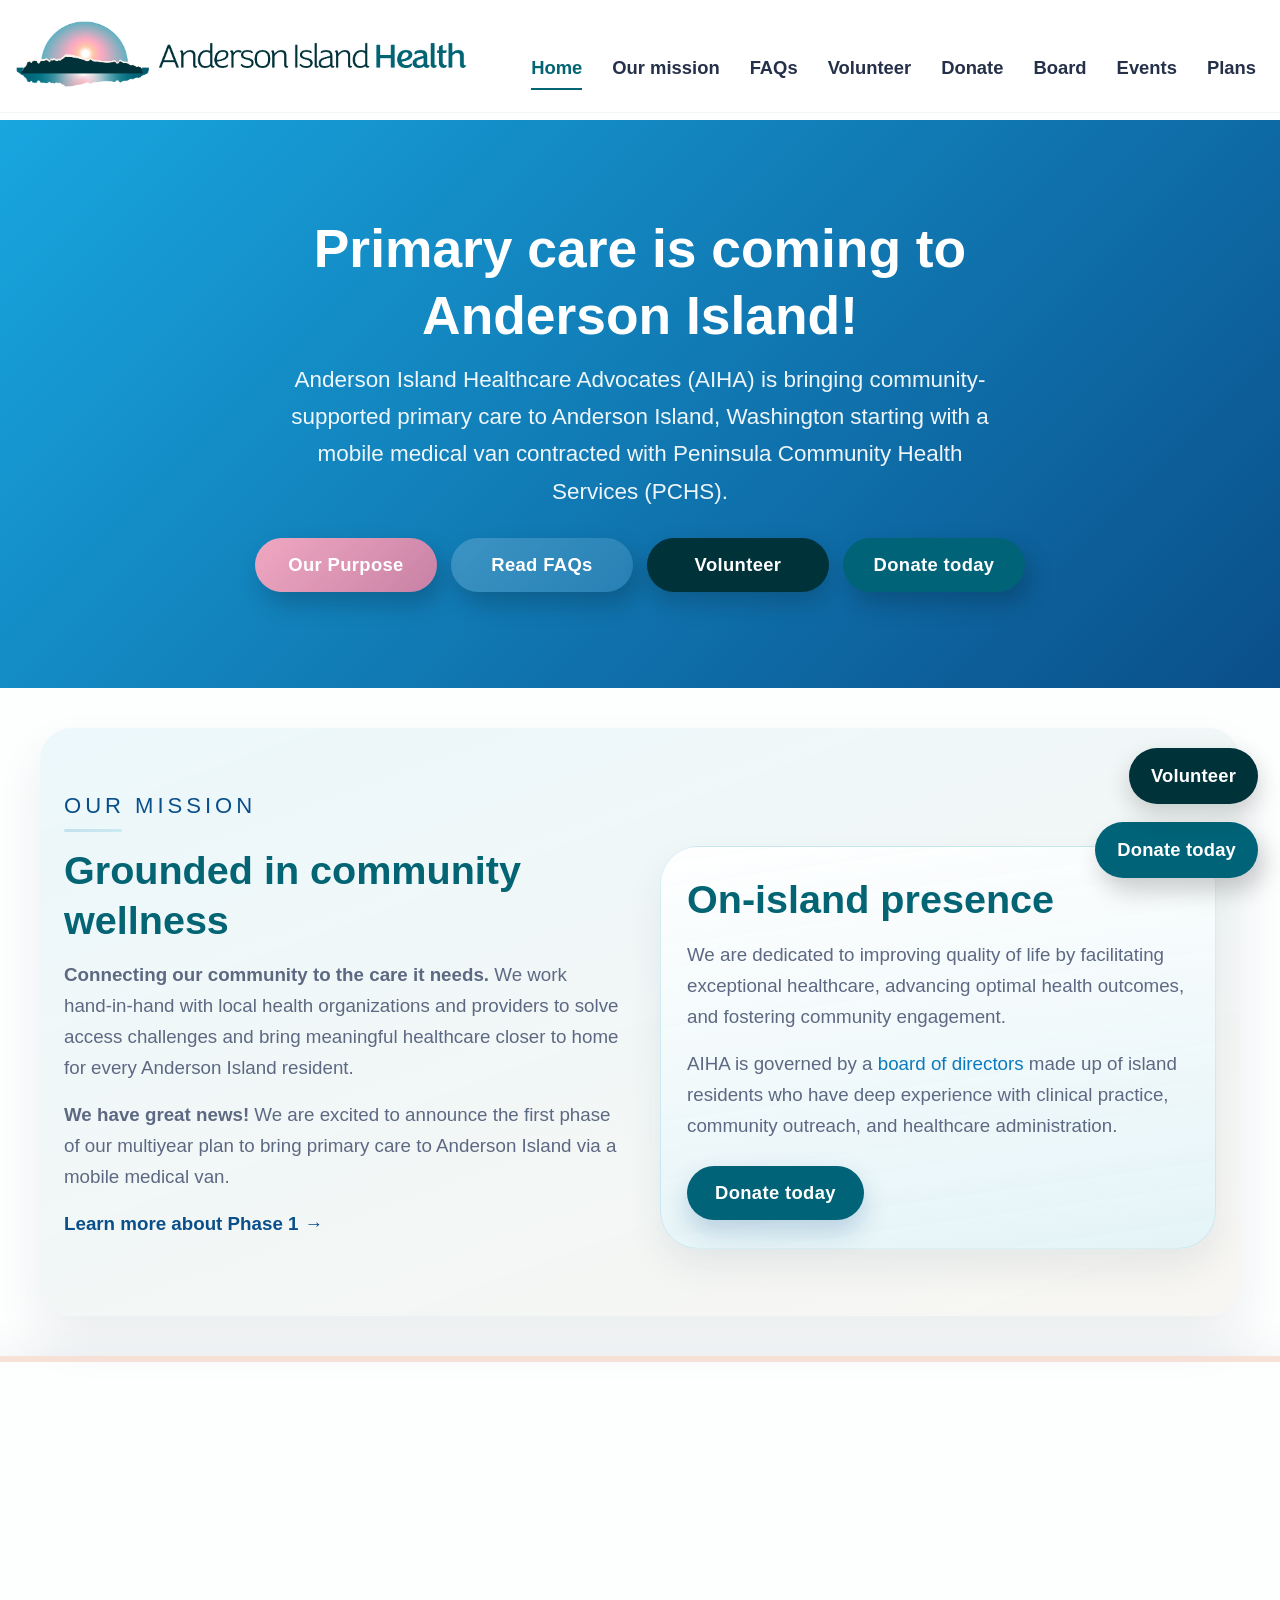
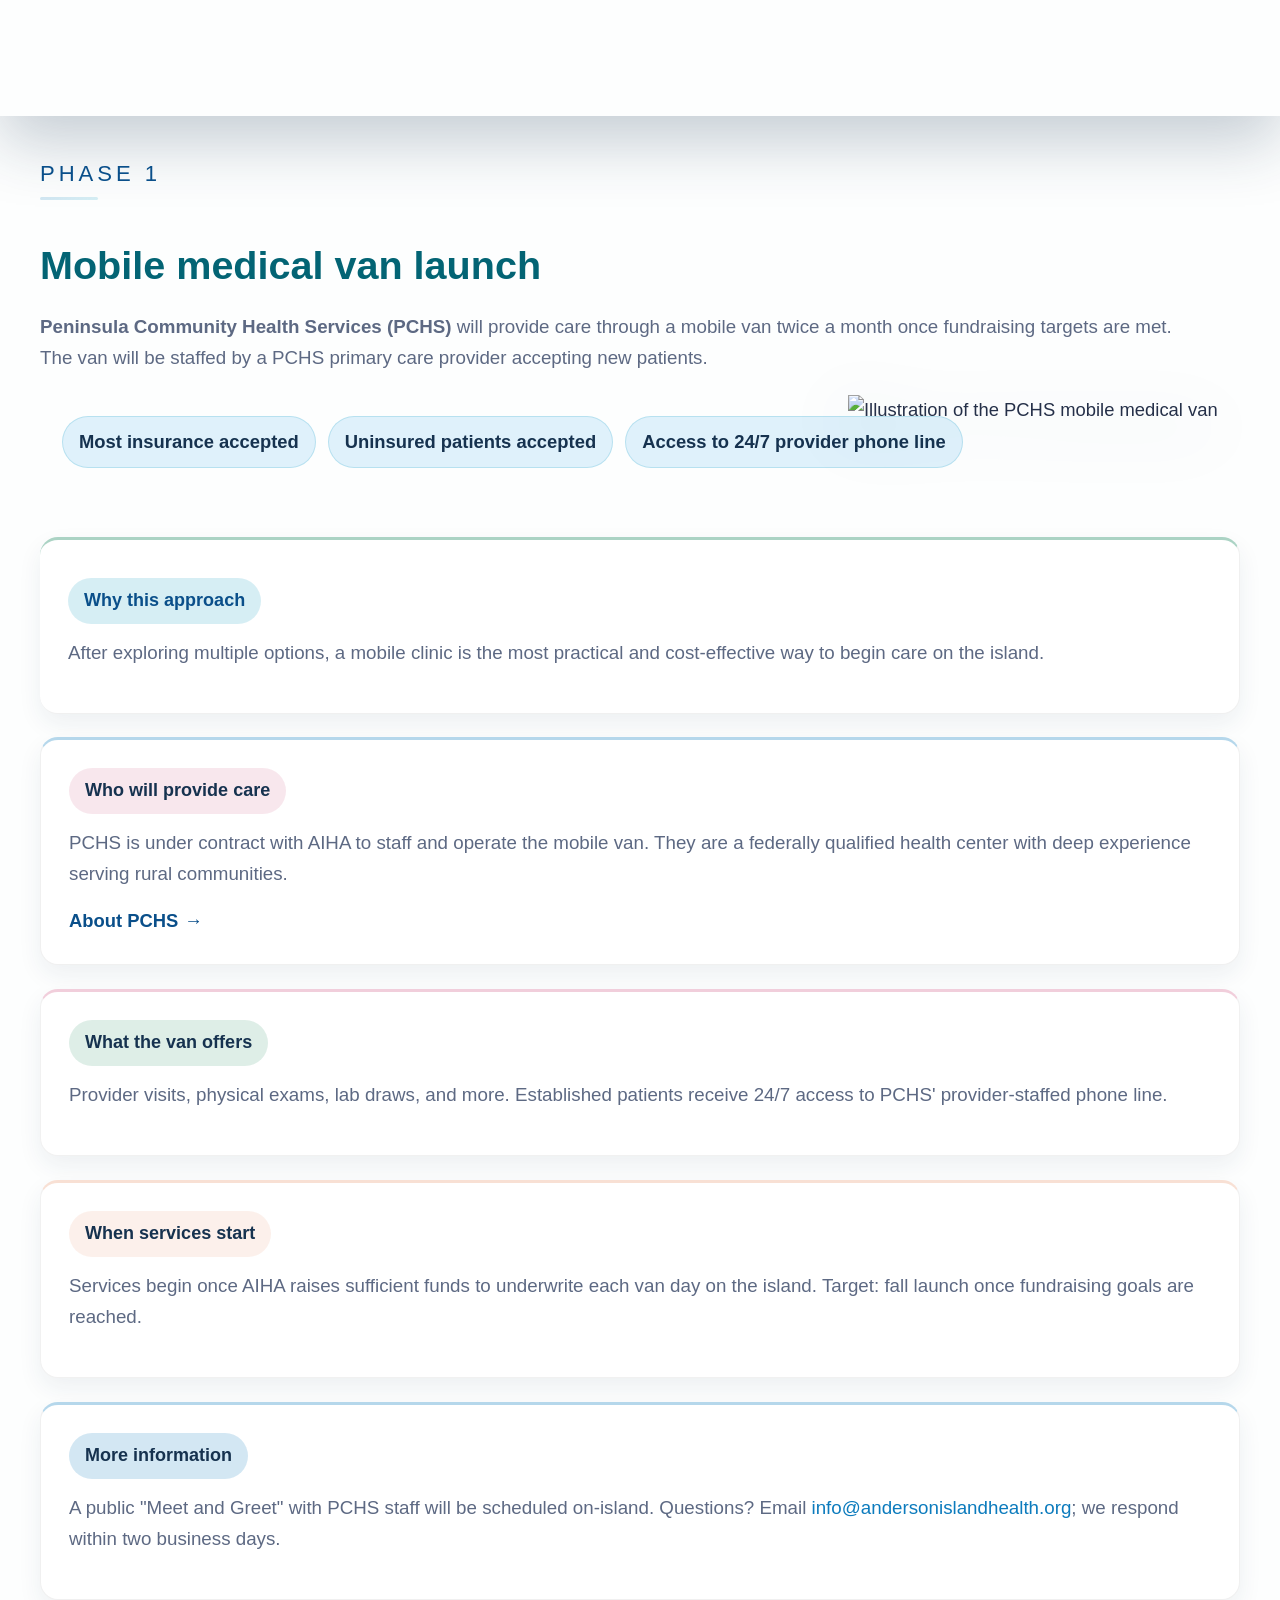
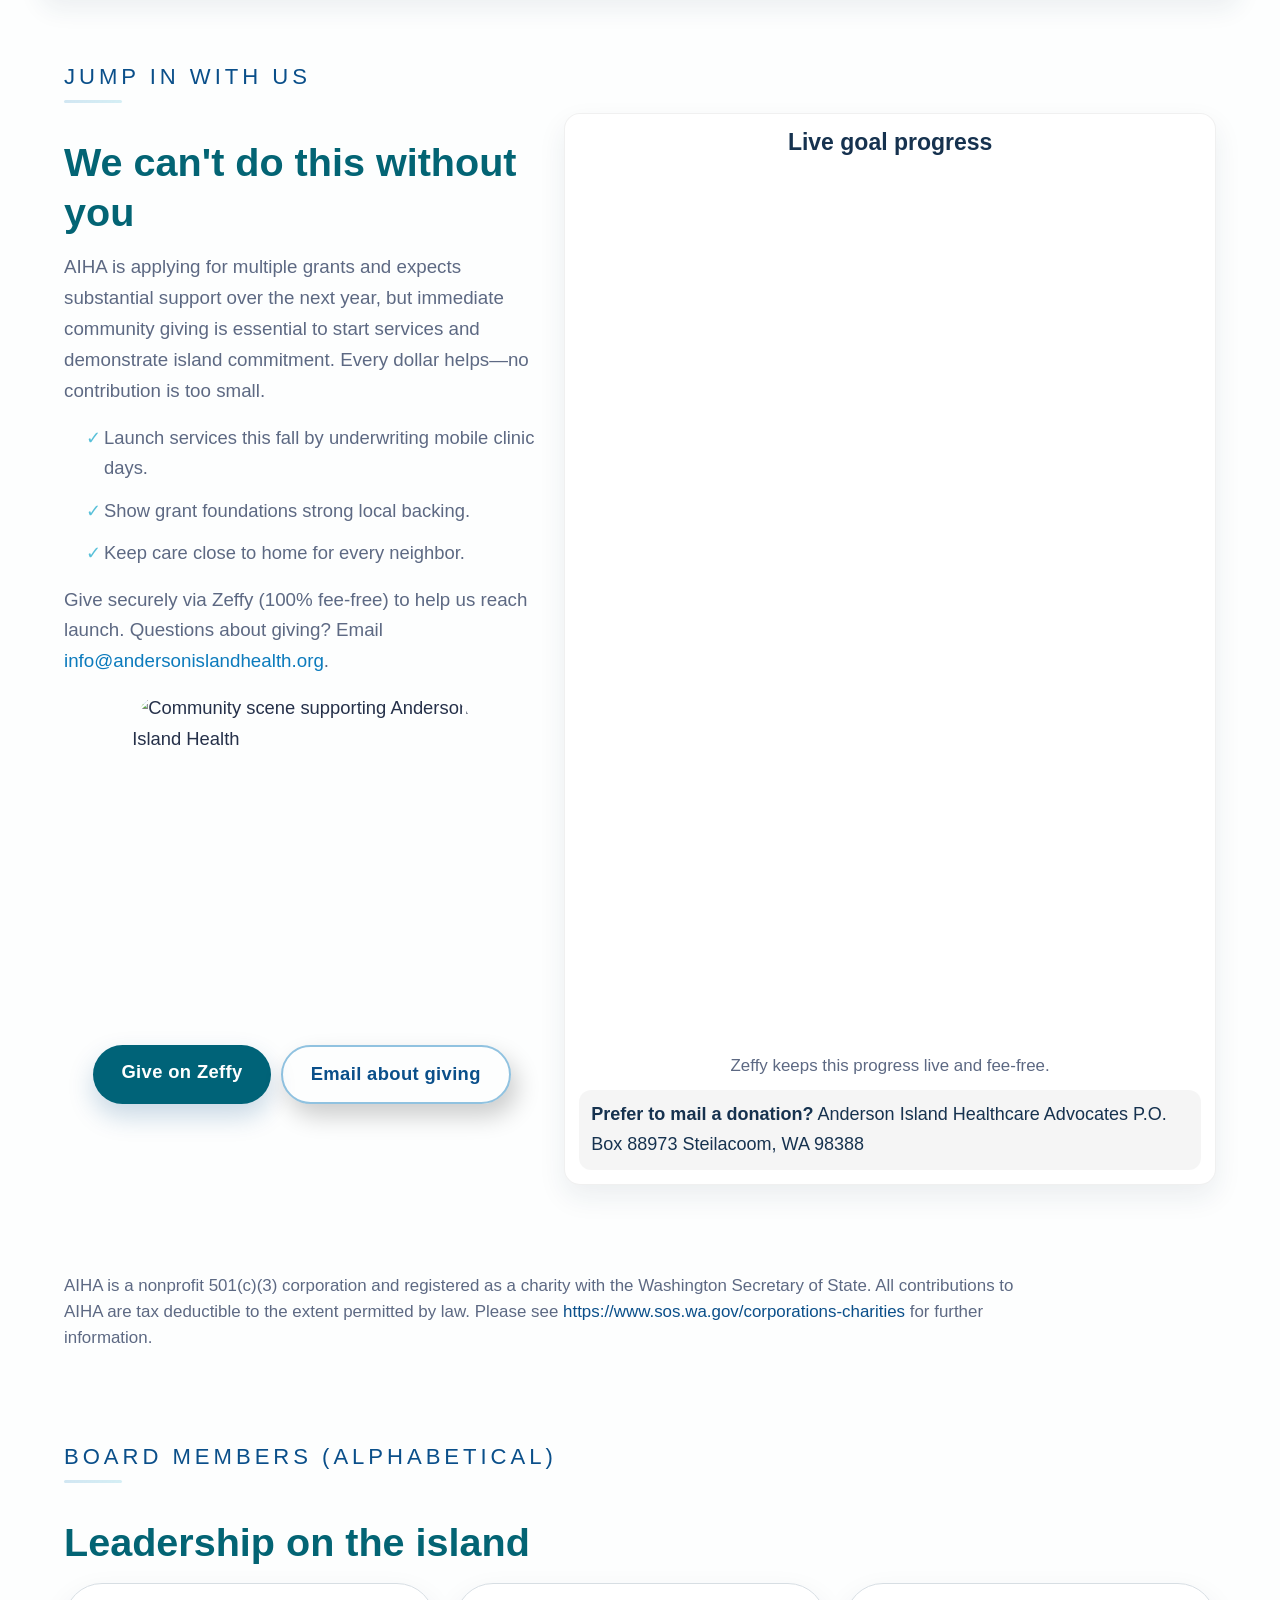
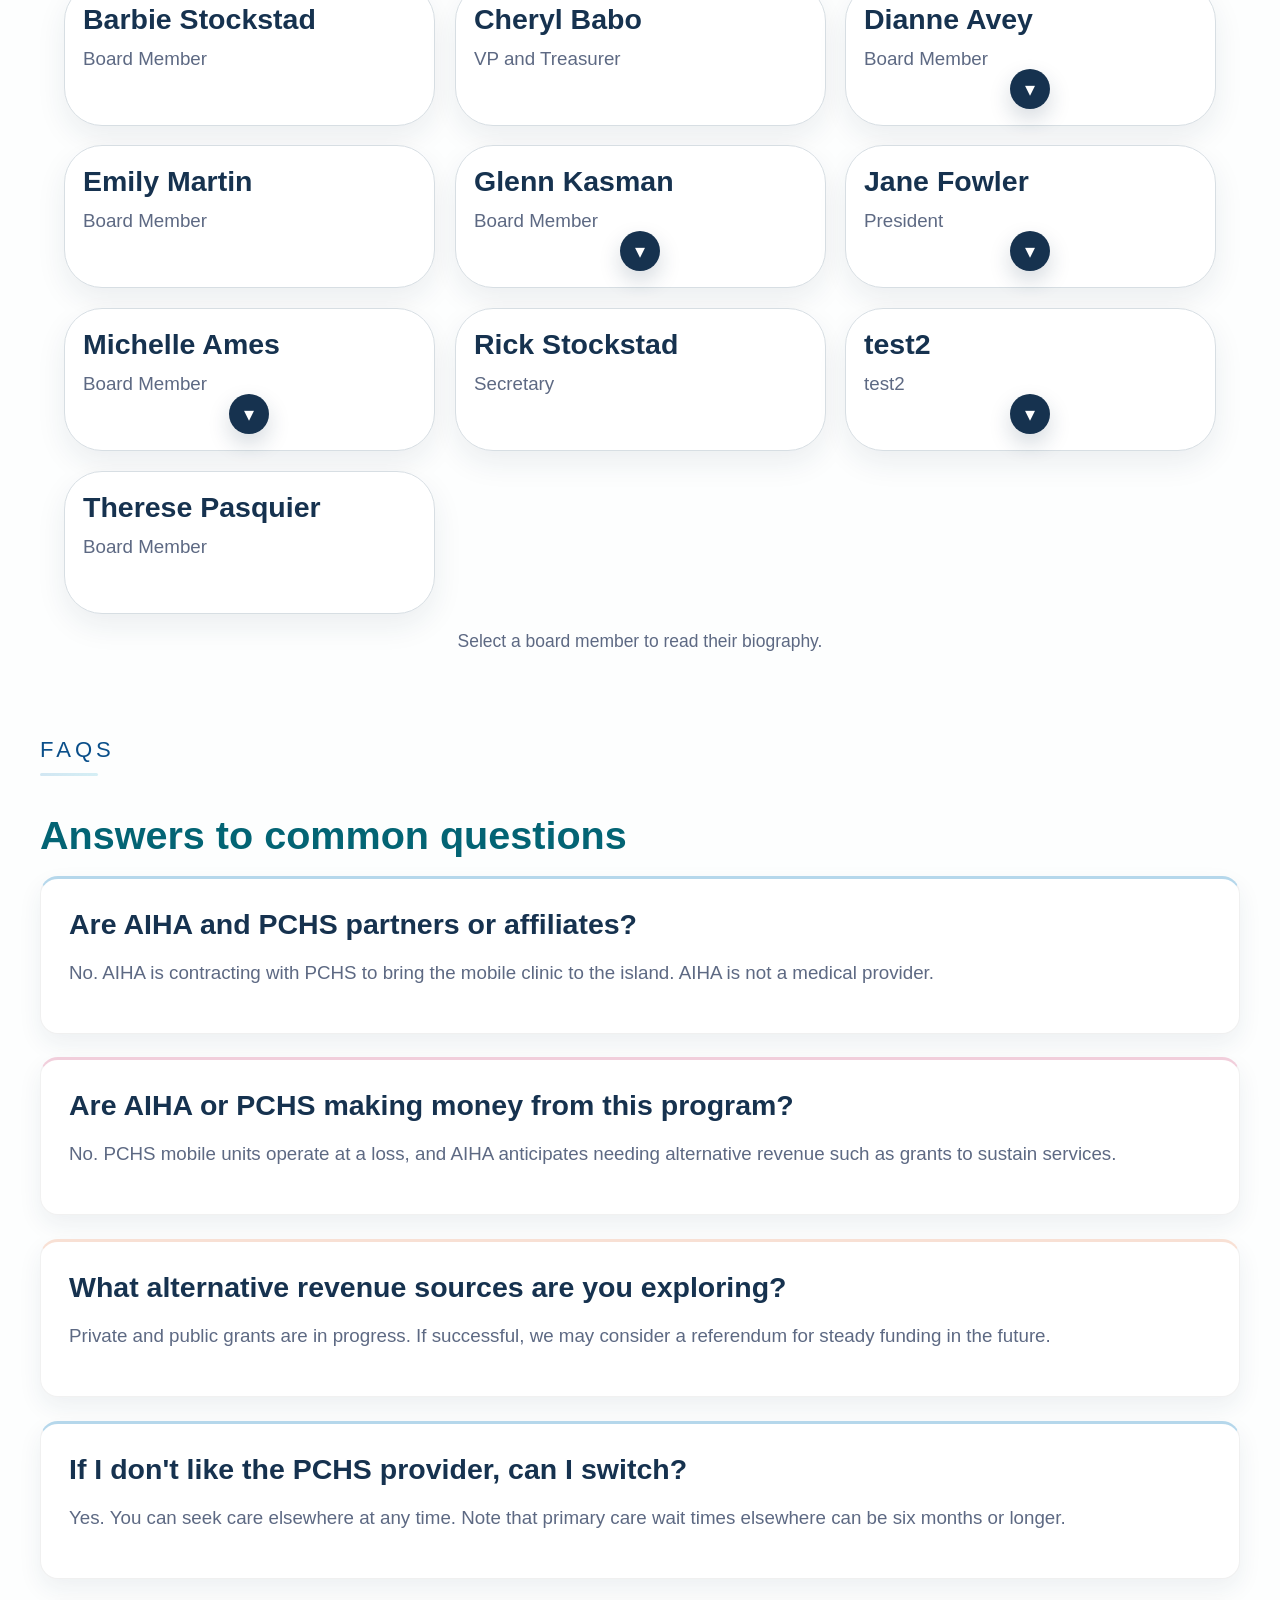
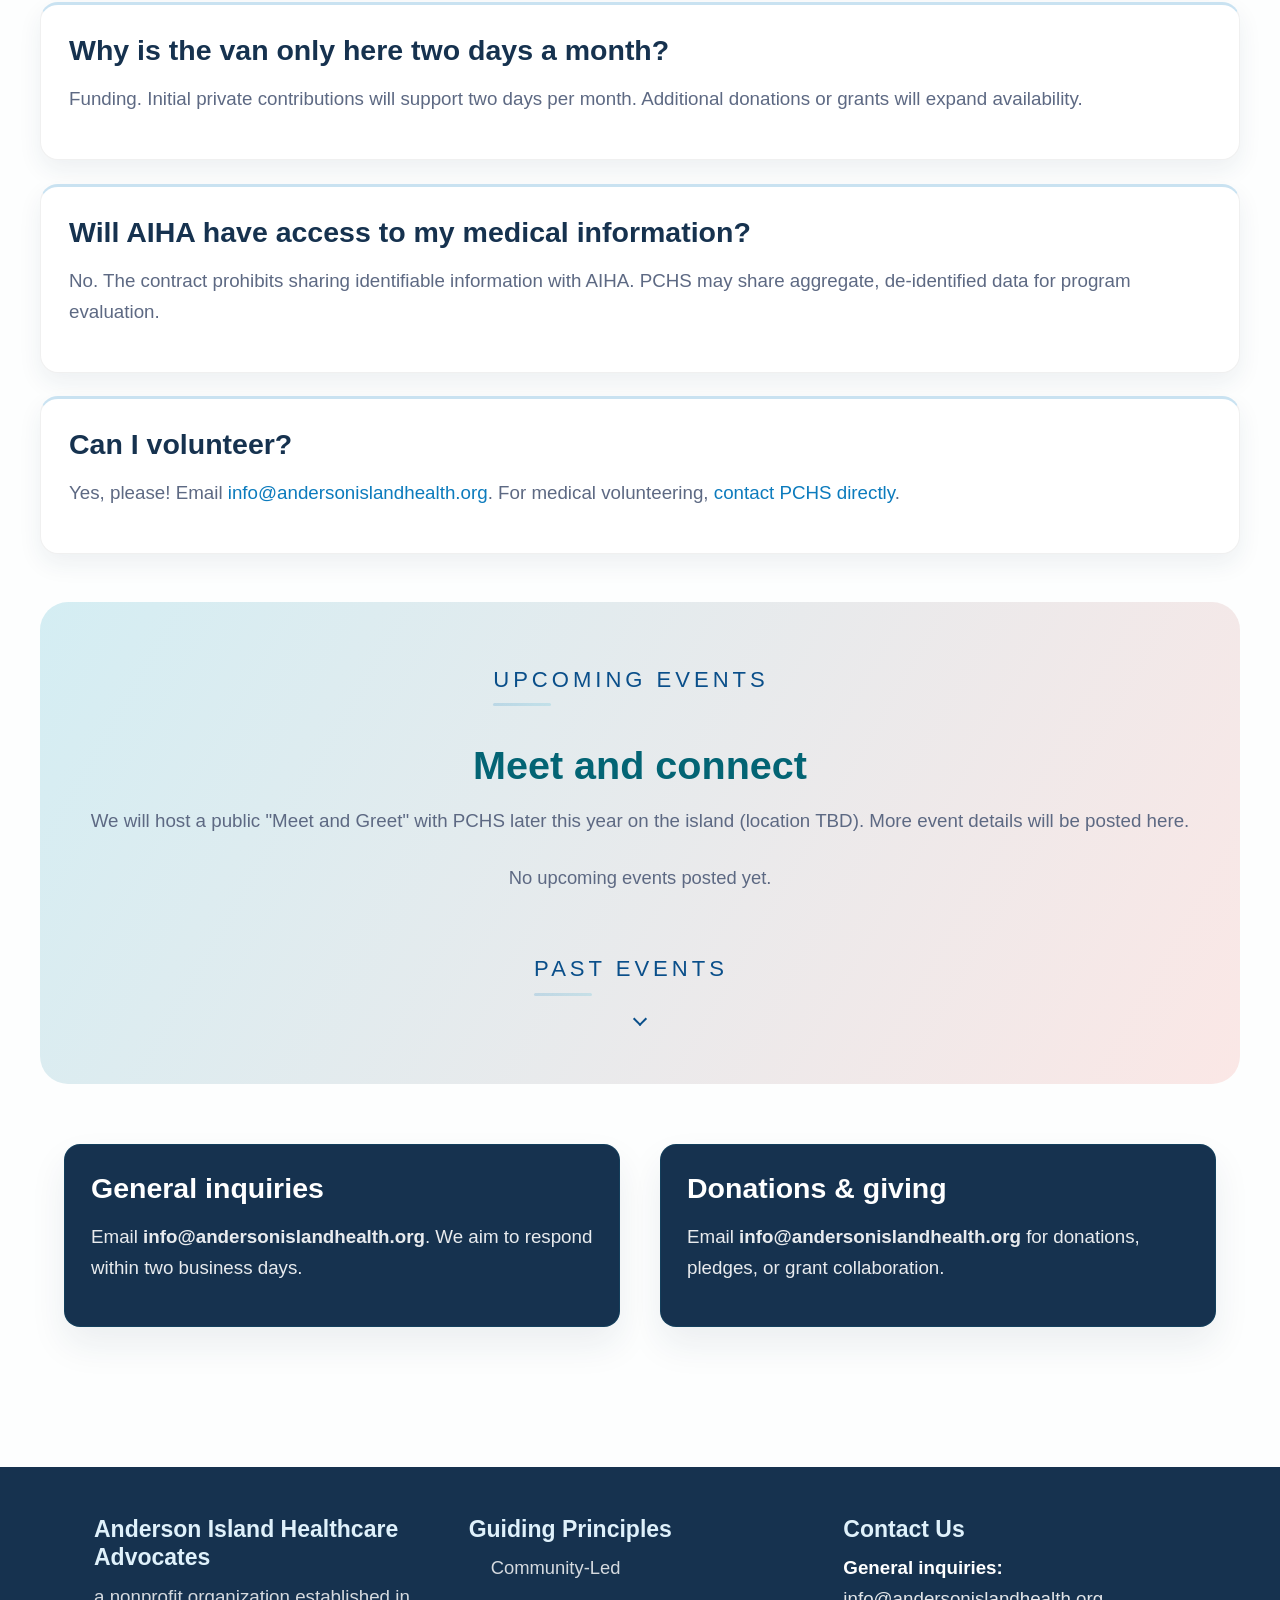
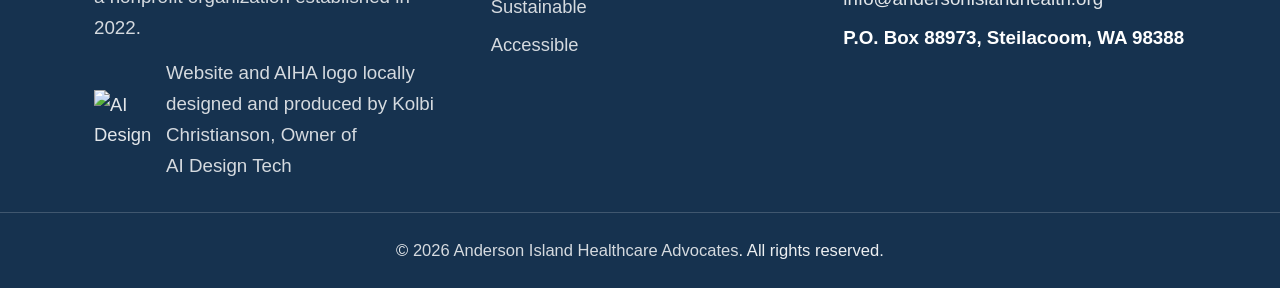
==== index.html @ 59b72d35 "Refactor homepage structure and update CMS configuration: Replaced static content in `index.html` wi" ====
<!DOCTYPE html>
<html lang="en">
<head>
    <meta charset="UTF-8">
    <meta name="viewport" content="width=device-width, initial-scale=1.0">
    <meta name="description" content="Anderson Island Healthcare Advocates (AIHA) facilitates health care delivery on Anderson Island, WA through a mobile medical van with Peninsula Community Health Services. Donate, volunteer, and learn about Phase 1.">
    <link rel="canonical" href="https://www.andersonislandhealth.org/">
    <title>Anderson Island Healthcare Advocates | Facilitating Health Care Delivery for Anderson Island, WA</title>
    <meta name="theme-color" content="#0c7bbd">
    <meta property="og:type" content="website">
    <meta property="og:url" content="https://www.andersonislandhealth.org/">
    <meta property="og:title" content="Anderson Island Healthcare Advocates | Facilitating Health Care Delivery for Anderson Island, WA">
    <meta property="og:site_name" content="Anderson Island Healthcare Advocates">
    <meta property="og:description" content="Anderson Island Healthcare Advocates (AIHA) facilitates health care delivery on Anderson Island, WA through a mobile medical van with Peninsula Community Health Services. Donate, volunteer, and learn about Phase 1.">
    <meta property="og:image" content="https://www.andersonislandhealth.org/assets/favicon/web-app-manifest-512x512.png">
    <meta property="og:image:width" content="512">
    <meta property="og:image:height" content="512">
    <meta property="og:image:alt" content="Anderson Island Healthcare Advocates logo mark">
    <meta property="og:locale" content="en_US">
    <meta name="twitter:card" content="summary_large_image">
    <meta name="twitter:title" content="Anderson Island Healthcare Advocates | Facilitating Health Care Delivery for Anderson Island, WA">
    <meta name="twitter:description" content="Anderson Island Healthcare Advocates (AIHA) facilitates health care delivery on Anderson Island, WA through a mobile medical van with Peninsula Community Health Services. Donate, volunteer, and learn about Phase 1.">
    <meta name="twitter:image" content="https://www.andersonislandhealth.org/assets/favicon/web-app-manifest-512x512.png">
    <meta name="twitter:image:alt" content="Anderson Island Healthcare Advocates logo mark">
    <link rel="icon" type="image/png" href="assets/favicon/favicon-96x96.png" sizes="96x96">
    <link rel="icon" type="image/svg+xml" href="assets/favicon/favicon.svg">
    <link rel="shortcut icon" href="assets/favicon/favicon.ico">
    <link rel="apple-touch-icon" sizes="180x180" href="assets/favicon/apple-touch-icon.png">
    <meta name="application-name" content="Anderson Island Healthcare Advocates">
    <meta name="apple-mobile-web-app-title" content="Anderson Island Healthcare Advocates">
    <link rel="manifest" href="assets/favicon/site.webmanifest">
    <link rel="stylesheet" href="https://use.typekit.net/siy6qpg.css">
    <link rel="stylesheet" href="style.css">
    <script type="application/ld+json">
    {
      "@context": "https://schema.org",
      "@graph": [
        {
          "@type": ["Organization", "NonprofitOrganization"],
          "@id": "https://www.andersonislandhealth.org/#organization",
          "name": "Anderson Island Healthcare Advocates",
          "alternateName": ["Anderson Island Health", "AIHA", "AI Health", "AI Healthcare Advocates"],
          "url": "https://www.andersonislandhealth.org/",
          "logo": "https://www.andersonislandhealth.org/assets/favicon/web-app-manifest-512x512.png",
          "description": "Anderson Island Healthcare Advocates 501(c)(3) is a Washington nonprofit serving Anderson Island, facilitating access to primary care through a contracted mobile clinic program and community engagement efforts. AIHA is not a medical provider and has no clinic building on the island; the post office box below is for mail only.",
          "email": "info@andersonislandhealth.org",
          "nonprofitStatus": "https://schema.org/Nonprofit501c3",
          "areaServed": {
            "@type": "Place",
            "name": "Anderson Island, Washington",
            "description": "Unincorporated Pierce County island in south Puget Sound; the sole geographic focus of AIHA programs and outreach.",
            "address": {
              "@type": "PostalAddress",
              "addressLocality": "Anderson Island",
              "addressRegion": "WA",
              "postalCode": "98303",
              "addressCountry": "US"
            }
          },
          "address": {
            "@type": "PostalAddress",
            "streetAddress": "P.O. Box 88973",
            "addressLocality": "Steilacoom",
            "addressRegion": "WA",
            "postalCode": "98388",
            "addressCountry": "US"
          }
        },
        {
          "@type": "WebSite",
          "@id": "https://www.andersonislandhealth.org/#website",
          "url": "https://www.andersonislandhealth.org/",
          "name": "Anderson Island Healthcare Advocates",
          "description": "Facilitating health care delivery for Anderson Island, Washington.",
          "inLanguage": "en-US",
          "publisher": { "@id": "https://www.andersonislandhealth.org/#organization" }
        },
        {
          "@type": "WebPage",
          "@id": "https://www.andersonislandhealth.org/#webpage",
          "url": "https://www.andersonislandhealth.org/",
          "name": "Anderson Island Healthcare Advocates | Facilitating Health Care Delivery for Anderson Island, WA",
          "description": "Anderson Island Healthcare Advocates (AIHA) facilitates health care delivery on Anderson Island, WA through a mobile medical van with Peninsula Community Health Services. Donate, volunteer, and learn about Phase 1.",
          "isPartOf": { "@id": "https://www.andersonislandhealth.org/#website" },
          "about": { "@id": "https://www.andersonislandhealth.org/#organization" },
          "primaryImageOfPage": {
            "@type": "ImageObject",
            "url": "https://www.andersonislandhealth.org/assets/favicon/web-app-manifest-512x512.png"
          },
          "inLanguage": "en-US"
        }
      ]
    }
    </script>
</head>
<body>

    <div data-include="navbar"></div>

    <main>
        <section class="hero hero-gradient">
            <div class="hero-content" data-content-hero>
                <p class="event-message">Loading…</p>
            </div>
        </section>

        <section class="page-content strategic-pillars mission-purpose" id="mission" data-content-mission>
            <p class="event-message">Loading…</p>
        </section>

        <section class="parallax-banner" data-parallax-speed="0.35" aria-label="Anderson Island ferry at sunset"></section>

        <section class="page-content timeline-section" id="plans" data-content-plans>
            <p class="event-message">Loading…</p>
        </section>

        <section class="page-content support-summary" id="giving" data-content-giving>
            <p class="event-message">Loading…</p>
        </section>

        <section class="page-content charity-disclosure" aria-label="Tax and charity registration" data-content-charity-disclosure>
            <p class="event-message">Loading…</p>
        </section>

        <section class="page-content" id="board">
            <p class="section-caption" data-board-caption>Board members (alphabetical)</p>
            <h2 data-board-heading>Leadership on the island</h2>
            <div class="grid-3-col leader-grid" data-board-grid>
                <p class="event-message">Loading board members…</p>
            </div>
            <p class="board-footnote" data-board-footnote>Select a board member to read their biography.</p>
        </section>

        <div id="leader-modal" class="leader-modal" aria-hidden="true">
            <div class="leader-modal-backdrop"></div>
            <div class="leader-modal-content" role="dialog" aria-modal="true" aria-label="Board member biography">
                <button class="leader-close" aria-label="Close biography">&times;</button>
                <div class="leader-modal-body">
                    <div class="leader-modal-text">
                        <p class="section-caption">Board member</p>
                        <h3 id="leader-modal-name"></h3>
                        <p id="leader-modal-role" class="leader-role"></p>
                        <p id="leader-modal-bio"></p>
                    </div>
                </div>
                <div class="leader-modal-actions">
                    <button class="leader-prev" aria-label="Previous biography">&#8592;</button>
                    <button class="leader-next" aria-label="Next biography">&#8594;</button>
                </div>
            </div>
        </div>

        <section class="page-content survey-section timeline-section" id="faqs" data-content-faqs>
            <p class="event-message">Loading…</p>
        </section>

        <section class="page-content callout-panel" id="events">
            <p class="section-caption" data-events-caption>Upcoming events</p>
            <h2 data-events-heading>Meet and connect</h2>
            <p data-events-intro>We will host a public “Meet and Greet” with PCHS later this year on the island (location TBD). More event details will be posted here.</p>
            <ul class="event-list" data-events>
                <li class="event-item">Loading events…</li>
            </ul>

            <div class="past-events-drawer" data-past-events-drawer>
                <button type="button" class="past-events-toggle" data-past-events-toggle aria-expanded="false" aria-controls="past-events-panel">
                    <span class="section-caption" data-past-events-label>Past events</span>
                    <span class="past-events-chevron" aria-hidden="true"></span>
                </button>
                <div id="past-events-panel" class="past-events-panel" data-past-events-panel hidden>
                    <ul class="event-list" data-past-events>
                        <li class="event-message">Loading past events…</li>
                    </ul>
                </div>
            </div>
        </section>

        <section class="page-content contact-band" id="contact" data-content-contact>
            <p class="event-message">Loading…</p>
        </section>

        <a class="floating-donate donate-primary" href="#giving" aria-label="Donate today">Donate today</a>
        <a class="floating-donate volunteer-trigger" href="#" aria-label="Volunteer">Volunteer</a>

    </main>

    <div class="volunteer-modal" aria-hidden="true">
        <div class="volunteer-backdrop" data-volunteer-close></div>
        <div class="volunteer-dialog" role="dialog" aria-modal="true" aria-label="Volunteer sign-up">
            <button class="volunteer-close" type="button" data-volunteer-close aria-label="Close volunteer form">&times;</button>
            <h3 data-volunteer-heading>Volunteer with AIHA</h3>
            <p data-volunteer-intro>Share your contact info and tell us how you’d like to help.</p>
            <div class="volunteer-embed">
                <iframe data-volunteer-iframe src="https://forms.gle/Mp36wZS8MKAF8osj6?embedded=true" title="Volunteer form" allowfullscreen></iframe>
            </div>
        </div>
    </div>

    <footer class="theme-dark">
        <div class="footer-content">
            <div class="footer-section">
                <h4 data-footer-org-heading>Anderson Island Healthcare Advocates</h4>
                <p data-footer-org-tagline>a nonprofit organization established in 2022.</p>
                
                <div class="footer-credit">
                    <div class="footer-credit-logo">
                        <a href="https://www.aidesigntech.com" target="_blank" rel="noopener noreferrer">
                            <img src="assets/ai-designtech hex-only.png" alt="AI Design Tech Logo" loading="lazy">
                        </a>
                    </div>
                    <div class="footer-credit-text">
                        <p data-footer-org-credit>Website and AIHA logo locally designed and produced by Kolbi Christianson, Owner of <br>AI Design Tech</p>
                    </div>
                </div>
            </div>
            <div class="footer-section">
                <h4 data-footer-principles-heading>Guiding Principles</h4>
                <ul data-footer-principles-list>
                    <li>Community-Led</li>
                    <li>Sustainable</li>
                    <li>Accessible</li>
                </ul>
            </div>
            <div class="footer-section">
                <h4 data-footer-contact-heading>Contact Us</h4>
                <p data-footer-contact-general><strong>General inquiries:</strong> <a href="mailto:info@andersonislandhealth.org">info@andersonislandhealth.org</a></p>
                <p data-footer-contact-address><strong>P.O. Box 88973, Steilacoom, WA 98388</strong></p>
            </div>
        </div>
        <div class="footer-bottom">
            &copy; <span data-copyright-year></span> <span data-footer-copyright-name>Anderson Island Healthcare Advocates</span>. All rights reserved.
        </div>
    </footer>

    <script src="content.js"></script>
    <script src="script.js"></script>
</body>
</html>
---- style.css ----
/* --- Design Tokens --- */
:root {
    --primary-color: #0c7bbd;
    --primary-dark: #0a4f8a;
    --primary-rgb: 12, 123, 189;
    --primary-dark-rgb: 10, 79, 138;
    --primary-teal: #036474;
    --dark-teal: #00323a;
    --donate-teal: #006378;
    --accent-coral: #f5a8c1;
    --sunrise-coral: #e19ab5;
    --sunrise-coral-rgb: 225, 154, 181;
    --evergreen-teal: #59a889;
    --evergreen-teal-rgb: 89, 168, 137;
    --peach-light: #f3c6b1;
    --peach-light-rgb: 243, 198, 177;
    --accent-coral-rgb: 245, 168, 193;
    --accent-teal: #58c0d9;
    --accent-teal-rgb: 88, 192, 217;
    --accent-sand: #f4f0ea;
    --accent-sky: #dff1fb;
    --navy: #16324f;
    --slate: #2d3a4a;
    --dark-text: #253049;
    --muted-text: #5d6983;
    --light-text: #ffffff;
    --background-color: #fdfefe;
    --border-color: #d7dee3;
    --header-font: 'Congenial Regular', 'Congenial', 'Helvetica Neue', Helvetica, Arial, sans-serif;
    --body-font: 'Helvetica Neue', Helvetica, Arial, sans-serif;
    --primary-bright: #18a6df;
    --primary-bright-rgb: 24, 166, 223;
    --gradient-primary: linear-gradient(135deg, rgba(var(--primary-rgb), 0.18), rgba(var(--accent-teal-rgb), 0.24));
    --gradient-coral: linear-gradient(135deg, rgba(var(--accent-coral-rgb), 0.22), rgba(var(--accent-coral-rgb), 0));
    --gradient-navy: linear-gradient(135deg, rgba(var(--primary-dark-rgb), 0.18), rgba(var(--primary-rgb), 0.22));
    --gradient-rose: linear-gradient(135deg, rgba(var(--accent-coral-rgb), 0.9), rgba(220, 130, 163, 0.92));
    --gradient-ocean: linear-gradient(135deg, rgba(var(--primary-rgb), 0.92), rgba(var(--primary-dark-rgb), 0.94));
    --radius: 38px;
    --cta-hover-overlay: rgba(255,255,255,0.14);
    --cta-shadow: 6px 12px 24px rgba(0, 0, 0, 0.2);
}

/* --- Typography --- */
/* Congenial is loaded via Adobe Fonts (Typekit) in HTML — do not reference missing local /assets/fonts files (avoids 404 on deploy). */

/* --- Global Reset --- */
* {
    box-sizing: border-box;
    margin: 0;
    padding: 0;
}

body {
    font-family: var(--body-font);
    line-height: 1.65;
    background-color: var(--background-color);
    color: var(--dark-text);
    padding-top: 120px;
}

html {
    font-size: 115%;
}

img {
    max-width: 100%;
    height: auto;
    display: block;
}

h1, h2, h3, h4, h5, h6 {
    font-family: var(--header-font);
    color: var(--navy);
    margin-bottom: 15px;
    line-height: 1.25;
}

h2 {
    color: var(--primary-teal);
}

h1 { font-size: 2.9rem; }
h2 { font-size: 2.15rem; margin-top: 25px; }
h3 { font-size: 1.55rem; }
h4 { font-size: 1.25rem; }

p {
    margin-bottom: 16px;
    color: var(--muted-text);
    font-size: 1.02rem;
}

ul, ol {
    margin: 0 0 16px 22px;
    color: var(--muted-text);
}

a {
    color: var(--primary-color);
    text-decoration: none;
}

a:hover {
    text-decoration: underline;
}

hr {
    border: 0;
    height: 1px;
    background: var(--border-color);
    margin: 40px 0;
}

/* --- Motion Utilities --- */
.reveal {
    opacity: 0;
    transform: translate3d(0, 48px, 0) scale(0.96);
    filter: blur(16px);
    transition:
        opacity 0.69s cubic-bezier(0.22, 1, 0.36, 1),
        transform 1.04s cubic-bezier(0.16, 1, 0.3, 1),
        filter 0.69s ease;
    transition-delay: var(--reveal-delay, 0s);
    will-change: opacity, transform, filter;
}

.reveal[data-reveal-variant="lift"] {
    transform: translate3d(0, 56px, 0) scale(0.94);
}

.reveal[data-reveal-variant="slide-left"] {
    transform: translate3d(-52px, 36px, 0) scale(0.94);
}

.reveal[data-reveal-variant="slide-right"] {
    transform: translate3d(52px, 36px, 0) scale(0.94);
}

.reveal[data-reveal-variant="zoom"] {
    transform: translate3d(0, 64px, 0) scale(0.9);
}

.reveal.reveal-visible {
    opacity: 1;
    transform: translate3d(0, 0, 0) scale(1);
    filter: blur(0);
}

/* --- Layout Utilities --- */
.page-content {
    max-width: 1200px;
    margin: 0 auto;
    padding: 60px 24px;
}

.large-text {
    font-size: 1.18rem;
    color: var(--dark-text);
}

.text-center { text-align: center; }

.section-caption {
    position: relative;
    display: inline-block;
    text-transform: uppercase;
    letter-spacing: 0.18em;
    font-size: 1.2rem;
    font-weight: 500;
    color: var(--primary-dark);
    margin-bottom: 18px;
    padding-right: 18px;
}

.section-caption::after {
    content: '';
    position: absolute;
    left: 0;
    bottom: -8px;
    width: 58px;
    height: 3px;
    border-radius: 999px;
    background: var(--gradient-primary);
}

.theme-dark {
    color: rgba(255,255,255,0.92);
}

.theme-dark h1,
.theme-dark h2,
.theme-dark h3,
.theme-dark h4,
.theme-dark h5,
.theme-dark h6 {
    color: var(--accent-sky);
}

.theme-dark p,
.theme-dark li,
.theme-dark a,
.theme-dark span {
    color: rgba(255,255,255,0.82);
}

.theme-dark strong {
    color: #ffffff;
}

.theme-dark a:hover {
    color: var(--accent-sky);
}

.grid-2-col {
    display: grid;
    grid-template-columns: repeat(2, minmax(0, 1fr));
    gap: 40px;
    align-items: start;
}

.grid-3-col {
    display: grid;
    grid-template-columns: repeat(3, minmax(0, 1fr));
    gap: 32px;
    align-items: stretch;
}

.pill-list {
    list-style: none;
    display: flex;
    flex-wrap: wrap;
    gap: 12px;
    margin-top: 20px;
}

.pill {
    background: var(--accent-sky);
    color: var(--navy);
    padding: 10px 16px;
    border-radius: var(--radius);
    font-weight: 600;
    border: 1px solid rgba(0,152,187,0.18);
}

#links .cta-panel .pill {
    background: #ffffff;
    color: var(--navy);
    border: 1px solid rgba(0,0,0,0.08);
    box-shadow: 0 6px 14px rgba(22,50,79,0.08);
}

.card {
    background: #ffffff;
    border-radius: var(--radius);
    border: 1px solid var(--border-color);
    padding: 26px;
    box-shadow: 0 12px 30px rgba(22,50,79,0.08);
    height: 100%;
}

.simple-list {
    list-style: none;
    padding: 0;
}

.simple-list li {
    margin-bottom: 10px;
    padding-left: 18px;
    position: relative;
}

.simple-list li::before {
    content: '\2022';
    color: var(--accent-teal);
    position: absolute;
    left: 0;
}

/* --- Buttons & Links --- */
.cta-button,
.cta-button-secondary,
.cta-button-outline {
    display: inline-block;
    padding: 12px 28px;
    border-radius: var(--radius);
    font-weight: 700;
    letter-spacing: 0.02em;
    transition: transform 0.2s ease, box-shadow 0.2s ease, background 0.2s ease, color 0.2s ease;
    box-shadow: var(--cta-shadow);
}

.cta-button {
    background: var(--gradient-ocean);
    color: var(--light-text);
    border: 2px solid rgba(var(--primary-rgb), 0.4);
    box-shadow: 0 12px 26px rgba(var(--primary-dark-rgb), 0.22);
}

.cta-button-secondary {
    background: var(--gradient-rose);
    color: var(--light-text);
    border: 2px solid rgba(var(--accent-coral-rgb), 0.42);
    box-shadow: 0 12px 26px rgba(158, 61, 111, 0.22);
}

.cta-button-outline {
    background: transparent;
    color: var(--primary-dark);
    border: 2px solid rgba(var(--primary-rgb), 0.45);
}

.link-arrow {
    font-weight: 700;
    color: var(--primary-dark);
    display: inline-flex;
    align-items: center;
    gap: 6px;
}

.link-arrow::after {
    content: '\2192';
    font-size: 1rem;
    transition: transform 0.2s ease;
}

.link-arrow:hover::after { transform: translateX(4px); }

/* --- Header & Navigation --- */
header {
    background: rgba(255,255,255,0.97);
    backdrop-filter: blur(8px);
    border-bottom: 1px solid rgba(0,0,0,0.04);
    padding: 12px 0;
    position: fixed;
    top: 0;
    left: 0;
    width: 100%;
    z-index: 1000;
    transition: padding 0.25s ease, border-color 0.25s ease, box-shadow 0.25s ease;
}

.header-container {
    max-width: 1400px;
    margin: 0 auto;
    padding: 0 24px 0 4px;
    display: grid;
    grid-template-columns: auto 1fr;
    align-items: center;
    column-gap: 18px;
    min-height: 88px;
    transition: min-height 0.25s ease, padding 0.25s ease;
}

.logo img { max-height: 102px; }
.logo img { transition: max-height 0.25s ease, transform 0.25s ease; }

.nav-group {
    display: flex;
    align-items: center;
    justify-content: flex-end;
    gap: 14px;
    padding-top: 40px;
    transition: padding-top 0.25s ease;
}

header.header-shrink {
    padding: 6px 0;
    border-bottom: 1px solid rgba(0,0,0,0.08);
    box-shadow: 0 4px 18px rgba(0,0,0,0.08);
}

header.header-shrink .header-container {
    min-height: 64px;
}

header.header-shrink .logo img {
    max-height: 78px;
}

header.header-shrink .nav-group {
    padding-top: 16px;
}

.nav-links a,
.nav-links a:hover,
.nav-links a:focus {
    text-decoration: none;
}

.nav-links ul {
    list-style: none;
    display: flex;
    gap: 30px;
    align-items: center;
    white-space: nowrap;
}

.nav-links a {
    font-weight: 600;
    color: var(--dark-text);
    padding: 8px 0 10px 0;
    border-bottom: 2px solid transparent;
    line-height: 1.4;
}

.nav-links a:hover,
.nav-links a.active {
    color: var(--primary-teal);
    border-bottom-color: var(--primary-teal);
    text-decoration: none;
}

.hamburger-menu {
    display: none;
    background: none;
    border: none;
    cursor: pointer;
    flex-direction: column;
    gap: 5px;
}

.hamburger-menu span {
    width: 26px;
    height: 3px;
    background: var(--dark-text);
    transition: all 0.3s ease;
}

/* --- Hero Sections --- */
.hero {
    text-align: center;
    padding: 96px 24px;
    color: var(--light-text);
    position: relative;
    overflow: hidden;
}

.hero-gradient {
    background: linear-gradient(135deg, var(--primary-bright), var(--primary-dark));
}

.hero-wellness {
    background: linear-gradient(135deg, var(--primary-dark), var(--primary-color));
}

.hero-plans {
    background: linear-gradient(135deg, var(--navy), var(--primary-dark));
}

.hero-support {
    background: linear-gradient(
        135deg,
        rgba(var(--accent-teal-rgb), 0.9) 0%,
        rgba(255,255,255,0.92) 52%,
        rgba(var(--accent-coral-rgb), 0.9) 100%
    );
}

.hero.hero-support .hero-content {
    color: var(--slate);
}

.hero.hero-support h1 {
    color: var(--slate);
}

.hero.hero-support p {
    color: var(--slate);
}

.hero h1 { color: var(--light-text); margin: 0; }

.hero p {
    color: rgba(255,255,255,0.93);
    font-size: 1.22rem;
    max-width: 720px;
    margin: 12px auto 28px;
}

.hero-actions {
    display: flex;
    justify-content: center;
    gap: 14px;
    flex-wrap: wrap;
}

.hero-actions .cta-button,
.hero-actions .cta-button-secondary,
.hero-actions .cta-button-outline {
    min-width: 182px;
    text-align: center;
    box-shadow: var(--cta-shadow);
    border: none;
}

.hero-actions .cta-button {
    background: linear-gradient(135deg, rgba(var(--primary-bright-rgb), 0.98), rgba(var(--primary-dark-rgb), 0.92));
}

.hero-actions .cta-button-outline {
    background: linear-gradient(135deg, rgba(255,255,255,0.18), rgba(255,255,255,0.1));
    color: var(--light-text);
    border: 2px solid rgba(var(--light-text), 0.25);
}

.hero-actions .cta-button-secondary {
    background: linear-gradient(135deg, rgba(var(--accent-coral-rgb), 0.98), rgba(220, 130, 163, 0.9));
}

/* --- Home Specific Sections --- */
/* Mission / Our Purpose only (see index.html); keep copy left-aligned */
.strategic-pillars {
    text-align: left;
    background: linear-gradient(160deg, rgba(224,243,248,0.58), rgba(244,240,234,0.6));
    border-radius: 32px;
    box-shadow: 0 24px 48px rgba(22,50,79,0.08);
    overflow: hidden;
}

/*
 * Gap from hero: padding alone sits *inside* the gradient, so the panel still touched the blue hero.
 * margin-top lets the page background show between sections (matches .parallax-banner margin: 40px 0).
 */
#mission.strategic-pillars.page-content {
    margin-top: 40px;
}

/* Our Purpose: full-width caption, then two columns with matching h2 */
.strategic-pillars.mission-purpose .mission-purpose-lead {
    display: block;
    width: 100%;
    box-sizing: border-box;
    text-align: left;
    margin-bottom: 22px;
}

/* Button label stays centered inside the pill; block sits in left-aligned column */
#mission.strategic-pillars .cta-button {
    text-align: center;
}

.strategic-pillars.mission-purpose .mission-purpose-grid {
    align-items: start;
}

.strategic-pillars.mission-purpose .mission-purpose-col {
    text-align: left;
}

.strategic-pillars.mission-purpose .mission-purpose-col h2 {
    margin-top: 0;
    text-align: left;
}

.strategic-pillars.mission-purpose .mission-purpose-col p {
    text-align: left;
}

.strategic-pillars.mission-purpose .mission-purpose-col .link-arrow {
    justify-content: flex-start;
}

.strategic-pillars.mission-purpose .mission-purpose-col.cta-panel {
    background: linear-gradient(172deg, rgba(255,255,255,0.98), rgba(224,243,248,0.82));
    border-radius: var(--radius);
    padding: 28px 26px;
    border: 1px solid rgba(0,152,187,0.14);
    box-shadow: 0 18px 36px rgba(22,50,79,0.08);
}

.strategic-pillars.mission-purpose .mission-purpose-col .cta-button {
    margin-top: 8px;
}

.pillar-card {
    position: relative;
    background: linear-gradient(172deg, rgba(255,255,255,0.98), rgba(224,243,248,0.82));
    padding: 36px 26px;
    border-radius: var(--radius);
    border: 1px solid rgba(0,152,187,0.14);
    box-shadow: 0 18px 36px rgba(22,50,79,0.08);
    overflow: hidden;
}

.pillar-card::before {
    content: '';
    position: absolute;
    top: 22px;
    left: 24px;
    right: 24px;
    height: 4px;
    border-radius: 999px;
    background: linear-gradient(90deg, rgba(0,152,187,0.55), rgba(240,113,103,0.45));
    opacity: 0.85;
}

.pillar-card > * {
    position: relative;
    z-index: 1;
}

.pillar-card h3 { color: var(--navy); }

.metrics-band {
    background: var(--accent-sky);
    border-radius: var(--radius);
    padding: 64px 28px;
    margin-top: 20px;
}

.metrics-intro {
    max-width: 760px;
    margin: 0 auto 40px;
    text-align: center;
}

.stats-grid {
    display: grid;
    grid-template-columns: repeat(auto-fit, minmax(240px, 1fr));
    gap: 30px;
}

.stat-card {
    position: relative;
    background: linear-gradient(170deg, rgba(255,255,255,0.96), rgba(224,243,248,0.8));
    border-radius: var(--radius);
    padding: 32px 24px;
    text-align: center;
    border: 1px solid rgba(0,152,187,0.12);
    box-shadow: 0 18px 34px rgba(22,50,79,0.08);
    overflow: hidden;
}

.stat-card::after {
    content: '';
    position: absolute;
    bottom: 22px;
    left: 24px;
    right: 24px;
    height: 4px;
    border-radius: 999px;
    background: linear-gradient(90deg, rgba(0,152,187,0.45), rgba(58,183,149,0.45));
}

.stat-card > * {
    position: relative;
    z-index: 1;
}

.stat-number {
    font-size: 3.6rem;
    font-weight: 700;
    color: var(--primary-color);
    line-height: 1.05;
    margin-bottom: 12px;
}

.stat-label {
    font-size: 1.05rem;
    font-family: var(--header-font);
    font-weight: 600;
    color: var(--navy);
    margin-bottom: 8px;
}

.plan-highlight .cta-panel {
    position: relative;
    background: linear-gradient(165deg, rgba(244,240,234,0.94), rgba(224,243,248,0.88));
    border-radius: var(--radius);
    padding: 34px;
    border: 1px solid rgba(0,152,187,0.12);
    box-shadow: 0 20px 36px rgba(22,50,79,0.08);
    overflow: hidden;
}

.plan-highlight .cta-panel::before {
    content: '';
    position: absolute;
    inset: 0;
    background: radial-gradient(circle at top left, rgba(0,152,187,0.18), transparent 62%);
    pointer-events: none;
}

.plan-highlight .cta-panel > * {
    position: relative;
    z-index: 1;
}

.support-preview {
    background: linear-gradient(120deg, rgba(0,152,187,0.12), rgba(58,183,149,0.12));
    padding: 60px 0 80px;
}

.support-preview-inner {
    display: flex;
    justify-content: space-between;
    gap: 40px;
    align-items: center;
}

.support-actions {
    display: flex;
    gap: 16px;
    flex-wrap: wrap;
}

/* --- Wellness Page --- */
.mission-grid .card {
    position: relative;
    text-align: left;
    background: linear-gradient(170deg, rgba(255,255,255,0.98), rgba(224,243,248,0.82));
    border: 1px solid rgba(0,152,187,0.12);
    box-shadow: 0 18px 32px rgba(22,50,79,0.08);
    overflow: hidden;
}

.mission-grid .card::before {
    content: '';
    position: absolute;
    inset: 0;
    background: radial-gradient(circle at top right, rgba(240,113,103,0.22), transparent 58%);
    pointer-events: none;
}

.mission-grid .card > * {
    position: relative;
    z-index: 1;
}

.island-snapshot {
    background: var(--accent-sand);
    border-radius: 32px;
    margin: 40px auto;
    padding: 60px 28px;
}

.services-grid .service-card {
    position: relative;
    background: linear-gradient(168deg, rgba(255,255,255,0.98), rgba(224,243,248,0.82));
    border-radius: 16px;
    padding: 26px;
    border: 1px solid rgba(0,152,187,0.1);
    border-left: 4px solid var(--accent-teal);
    box-shadow: 0 18px 32px rgba(22,50,79,0.08);
    overflow: hidden;
}

.services-grid .service-card::before {
    content: '';
    position: absolute;
    inset: 0;
    background: radial-gradient(circle at top left, rgba(0,152,187,0.18), transparent 60%);
    pointer-events: none;
}

.services-grid .service-card > * {
    position: relative;
    z-index: 1;
}

.services-grid .service-card:nth-child(odd) {
    border-left-color: var(--primary-color);
}

.survey-section {
    background: #ffffff;
    border-radius: 24px;
    box-shadow: 0 15px 36px rgba(22,50,79,0.1);
}

.survey-note {
    background: var(--accent-sky);
    border-radius: 18px;
    padding: 24px;
    color: var(--navy);
}

.survey-charts {
    display: grid;
    grid-template-columns: repeat(auto-fit, minmax(280px, 1fr));
    gap: 30px;
    margin-top: 40px;
}

.bar-chart {
    margin-top: 12px;
}

.bar-label {
    font-weight: 700;
    color: var(--navy);
    font-size: 0.92rem;
    margin-bottom: 4px;
}

.bar {
    position: relative;
    color: var(--light-text);
    padding: 10px 14px;
    margin-bottom: 12px;
    border-radius: 999px;
    font-weight: 700;
    text-align: right;
}

.bar::after {
    content: attr(data-percent);
}

.bar-primary { background: var(--primary-color); }
.bar-secondary { background: var(--accent-teal); }
.bar-tertiary { background: var(--accent-coral); }

.testimonial-section {
    background: var(--accent-sand);
    border-radius: 30px;
}

.testimonial-grid {
    display: grid;
    grid-template-columns: repeat(auto-fit, minmax(240px, 1fr));
    gap: 24px;
}

.testimonial {
    background: #ffffff;
    border-left: 5px solid var(--primary-color);
    border-radius: 12px;
    padding: 24px;
    font-style: italic;
    color: var(--navy);
    box-shadow: 0 12px 24px rgba(0,0,0,0.08);
}

/* --- Interactive Elements --- */
.pillar-card,
.stat-card,
.mission-grid .card,
.services-grid .service-card,
.plan-highlight .cta-panel,
.phase-card,
.survey-to-action .data-card,
.giving-card,
.partner-section .partner-card,
.volunteer-section .story-card,
.contact-card,
.testimonial {
    transition: transform 0.45s ease, box-shadow 0.45s ease, filter 0.45s ease;
}

@media (hover: hover) {
    .pillar-card:hover,
    .stat-card:hover,
    .mission-grid .card:hover,
    .services-grid .service-card:hover,
    .plan-highlight .cta-panel:hover,
    .phase-card:hover,
    .survey-to-action .data-card:hover,
    .giving-card:hover,
    .partner-section .partner-card:hover,
    .volunteer-section .story-card:hover,
    .contact-card:hover,
    .testimonial:hover {
        transform: translateY(-10px);
        box-shadow: 0 28px 52px rgba(22,50,79,0.18);
        filter: brightness(1.02);
    }
}

.contact-band .contact-card {
    background: var(--navy);
    color: var(--light-text);
}

.contact-band .contact-card h3 {
    color: #ffffff;
}

.contact-band .contact-card p {
    color: rgba(255, 255, 255, 0.9);
}

.contact-band .contact-card a {
    color: rgba(255, 255, 255, 0.9);
    font-weight: 600;
}

/* --- Plans Page --- */
.plan-overview .insight-list {
    list-style: none;
    padding: 0;
}

.plan-overview .insight-list li {
    margin-bottom: 12px;
    background: var(--accent-sky);
    padding: 12px 18px;
    border-radius: 999px;
    font-weight: 600;
    color: var(--navy);
}

.timeline-section .timeline {
    display: grid;
    gap: 24px;
}

/* Allow timeline layout anywhere */
.timeline {
    display: grid;
    gap: 24px;
}

.timeline-section {
    position: relative;
    background: transparent;
    border-radius: 0;
    padding: 0;
    box-shadow: none;
    overflow: visible;
}

.timeline-section::before {
    content: none;
}

.timeline-section > * {
    position: relative;
    z-index: 1;
}

.timeline .phase-card {
    border-top: 3px solid rgba(var(--primary-rgb), 0.22);
}

/* First card (wrapped with graphic) */
.plan-hero-wrap .phase-card {
    border-top-color: rgba(var(--evergreen-teal-rgb), 0.5);
}
.plan-hero-wrap .phase-card .status {
    background: rgba(var(--primary-rgb), 0.18); /* blue pill */
    color: var(--navy);
}

/* Remaining cards in order: blue, coral, peach, blue */
.timeline > .phase-card:nth-of-type(1) { border-top-color: rgba(var(--primary-rgb), 0.3); }
.timeline > .phase-card:nth-of-type(2) { border-top-color: rgba(var(--sunrise-coral-rgb), 0.48); }
.timeline > .phase-card:nth-of-type(3) { border-top-color: rgba(var(--peach-light-rgb), 0.55); }
.timeline > .phase-card:nth-of-type(4) { border-top-color: rgba(var(--primary-rgb), 0.3); }

.timeline > .phase-card:nth-of-type(1) .status { background: rgba(var(--sunrise-coral-rgb), 0.24); color: var(--navy); }
.timeline > .phase-card:nth-of-type(2) .status { background: rgba(var(--evergreen-teal-rgb), 0.2); color: var(--navy); }
.timeline > .phase-card:nth-of-type(3) .status { background: rgba(var(--peach-light-rgb), 0.26); color: var(--navy); }
.timeline > .phase-card:nth-of-type(4) .status { background: rgba(var(--primary-rgb), 0.18); color: var(--navy); }

.plan-header {
    position: relative;
    display: flex;
    flex-direction: column;
    align-items: flex-start;
    justify-content: flex-start;
    gap: 6px;
    margin-bottom: 16px;
}

.plan-hero-graphic {
    position: absolute;
    top: -142px;
    right: -48px;
    max-width: 440px;
    width: 44vw;
    height: auto;
    margin: 0;
    filter: drop-shadow(0 16px 32px rgba(22,50,79,0.24));
    pointer-events: none;
    z-index: 2;
    transition: transform 0.35s ease, filter 0.35s ease;
}

/* --- Leadership Cards --- */
.leader-grid .leader-card {
    position: relative;
    cursor: pointer;
    padding: 18px;
    padding-bottom: 50px;
}

.leader-card--no-bio {
    cursor: default;
    padding-bottom: 18px;
}

.leader-grid {
    gap: 20px;
}

.leader-card h3 {
    margin-bottom: 6px;
}

.leader-card p {
    margin: 0;
}

.board-footnote {
    margin-top: 14px;
    font-size: 0.95rem;
    color: var(--muted-text);
    text-align: center;
}

.leader-expand {
    position: absolute;
    left: 50%;
    bottom: 16px;
    transform: translateX(-50%);
    background: var(--navy);
    color: #ffffff;
    border: none;
    border-radius: 50%;
    width: 40px;
    height: 40px;
    font-size: 1.1rem;
    cursor: pointer;
    box-shadow: 0 10px 22px rgba(22,50,79,0.18);
    transition: transform 0.2s ease, box-shadow 0.2s ease, background 0.2s ease;
}

.leader-expand:hover {
    transform: translate(-50%, -2px);
    background: var(--primary-dark);
    box-shadow: 0 14px 26px rgba(var(--primary-dark-rgb), 0.26);
}

/* --- Leadership Modal --- */
.leader-modal {
    position: fixed;
    inset: 0;
    display: none;
    align-items: center;
    justify-content: center;
    z-index: 2000;
}

.leader-modal.active {
    display: flex;
}

.leader-modal-backdrop {
    position: absolute;
    inset: 0;
    background: rgba(22, 50, 79, 0.62);
    backdrop-filter: blur(6px);
    opacity: 0;
    transition: opacity 0.25s ease;
}

.leader-modal.active .leader-modal-backdrop {
    opacity: 1;
}

.leader-modal-content {
    position: relative;
    background: #ffffff;
    border-radius: 18px;
    max-width: 720px;
    width: min(90vw, 720px);
    margin: 20px;
    padding: 28px;
    box-shadow: 0 28px 64px rgba(22,50,79,0.26);
    transform: translateY(30px) scale(0.96);
    opacity: 0;
    transition: transform 0.28s ease, opacity 0.28s ease;
    display: grid;
    gap: 20px;
}

.leader-modal.active .leader-modal-content {
    transform: translateY(0) scale(1);
    opacity: 1;
}

.leader-role {
    color: var(--navy);
    font-weight: 700;
    margin-top: -6px;
}

.leader-modal-actions {
    display: flex;
    justify-content: flex-end;
    gap: 12px;
}

.leader-prev,
.leader-next,
.leader-close {
    display: inline-flex;
    align-items: center;
    justify-content: center;
    background: var(--navy);
    color: #ffffff;
    border: none;
    border-radius: 999px;
    padding: 10px 14px;
    font-size: 1.25rem;
    line-height: 1;
    cursor: pointer;
    box-shadow: 0 10px 24px rgba(22,50,79,0.22);
    transition: transform 0.2s ease, box-shadow 0.2s ease;
}

.leader-prev:hover,
.leader-next:hover,
.leader-close:hover {
    transform: translateY(-2px);
    box-shadow: 0 14px 28px rgba(22,50,79,0.26);
}

.leader-close {
    position: absolute;
    top: 12px;
    right: 12px;
    width: 44px;
    height: 44px;
    padding: 0;
    border-radius: 50%;
    font-size: 1.55rem;
}

@media (max-width: 720px) {
    .leader-modal-body {
        text-align: center;
    }

    .leader-modal-actions {
        justify-content: center;
    }
}

/* --- Parallax Banner --- */
/* Background on ::before with inset bleed (~10% zoom vs cover) + overflow hidden = no empty bands */
.parallax-banner {
    position: relative;
    isolation: isolate;
    min-height: 360px;
    margin: 40px 0;
    border-radius: 0;
    overflow: hidden;
    box-shadow: 0 26px 60px rgba(22,50,79,0.24);
    border-top: 6px solid rgba(var(--peach-light-rgb), 0.5);
    --parallax-y: 0px;
    background: transparent;
}

.parallax-banner::before {
    content: '';
    position: absolute;
    z-index: 0;
    /* ~10% zoom: paint area is 110% wide/tall so cover crops edges, never letterboxed */
    top: -5%;
    right: -5%;
    bottom: -5%;
    left: -5%;
    width: auto;
    height: auto;
    background-image: url('assets/photos/FERRY.2.JPG');
    background-size: cover;
    background-repeat: no-repeat;
    background-position: center calc(50% + var(--parallax-y, 0px));
    pointer-events: none;
}

@media (max-width: 768px) {
    .parallax-banner::before {
        background-position: left calc(50% + var(--parallax-y, 0px));
    }
}

@media (max-width: 900px) {
    .plan-header {
        flex-direction: column;
        align-items: flex-start;
    }

    .plan-hero-graphic {
        position: static;
        width: 78vw;
        max-width: 320px;
        margin: -12px 0 -24px auto;
        align-self: flex-end;
        filter: drop-shadow(0 12px 24px rgba(22,50,79,0.2));
    }
}

.plan-hero-wrap {
    position: relative;
}

.plan-hero-wrap .phase-card {
    padding-top: 38px;
    border-left: none;
}

.plan-hero-wrap:hover .plan-hero-graphic {
    transform: translateY(-8px) scale(1.02);
    filter: drop-shadow(0 20px 40px rgba(22,50,79,0.28));
}
/* --- Floating Donate Button --- */
.floating-donate {
    position: fixed;
    right: 22px;
    bottom: 22px;
    z-index: 1500;
    display: inline-flex;
    align-items: center;
    justify-content: center;
    padding: 13px 22px;
    border-radius: 999px;
    background: var(--gradient-ocean);
    color: #ffffff;
    font-weight: 800;
    letter-spacing: 0.01em;
    box-shadow: var(--cta-shadow);
    border: 2px solid rgba(var(--primary-rgb), 0.4);
    opacity: 0;
    transform: translateY(16px);
    pointer-events: none;
    transition: opacity 0.2s ease, transform 0.2s ease, box-shadow 0.2s ease;
}

.floating-donate.volunteer-trigger {
    bottom: 96px;
    background: var(--dark-teal) !important;
    border: none;
}

.floating-donate.donate-primary {
    background: var(--donate-teal) !important;
    border: none !important;
    color: #ffffff !important;
}

.floating-donate.active {
    opacity: 1;
    transform: translateY(0);
    pointer-events: auto;
}

.cta-button.donate-primary {
    background: var(--donate-teal) !important;
    border: none !important;
    color: #ffffff !important;
}

.volunteer-cta {
    background: var(--dark-teal) !important;
    border: none !important;
    color: #ffffff !important;
}

.volunteer-cta:hover {
    background: var(--dark-teal) !important;
    color: #ffffff !important;
    text-decoration: none !important;
}

/* Ensure volunteer buttons override other CTA styles */
.cta-button.volunteer-trigger,
.cta-button-secondary.volunteer-trigger,
.volunteer-trigger {
    background: var(--dark-teal) !important;
    color: #ffffff !important;
    border: none !important;
    box-shadow: 0 10px 24px rgba(0,0,0,0.18);
}

.cta-button.volunteer-trigger:hover,
.cta-button-secondary.volunteer-trigger:hover,
.volunteer-trigger:hover {
    background: var(--dark-teal) !important;
    color: #ffffff !important;
    text-decoration: none !important;
}

/* Reset volunteer link inside nav to match other items */
.nav-links a.volunteer-trigger,
.nav-links a.volunteer-trigger:hover,
.nav-links a.volunteer-trigger:focus,
.nav-links a.volunteer-trigger.active {
    background: transparent !important;
    color: var(--dark-text) !important;
    border-bottom: 2px solid transparent;
    box-shadow: none !important;
    padding: 8px 0 10px 0;
}

.nav-links a.volunteer-trigger:hover,
.nav-links a.volunteer-trigger:focus,
.nav-links a.volunteer-trigger.active {
    color: var(--primary-teal) !important;
    border-bottom: 2px solid var(--primary-teal) !important;
}

/* Unified hover/active overlay for all CTAs and floating buttons */
.cta-button:hover,
.cta-button-secondary:hover,
.cta-button-outline:hover,
.cta-button.donate-primary:hover,
.cta-button.volunteer-trigger:hover,
.floating-donate:hover,
.floating-donate.donate-primary:hover,
.floating-donate.volunteer-trigger:hover {
    box-shadow: var(--cta-shadow), inset 0 0 0 999px var(--cta-hover-overlay);
    color: #ffffff !important;
    transform: translateY(-2px);
    text-decoration: none !important;
}

.phase-card {
    position: relative;
    padding: 28px;
    border-radius: 18px;
    border: 1px solid rgba(0,0,0,0.06);
    box-shadow: 0 10px 24px rgba(22,50,79,0.07);
    background: #ffffff;
    overflow: hidden;
}

.phase-card::before {
    content: none;
}

.phase-card > * {
    position: relative;
    z-index: 1;
}

.phase-card .status {
    display: inline-block;
    padding: 8px 16px;
    border-radius: 999px;
    font-size: 0.98rem;
    font-weight: 700;
    margin-bottom: 14px;
}

.phase-card.completed .status {
    background: rgba(58,183,149,0.18);
    color: var(--accent-teal);
}

.phase-card.in-progress .status {
    background: rgba(0,152,187,0.16);
    color: var(--primary-dark);
}

.phase-card.future .status {
    background: rgba(33,41,51,0.08);
    color: var(--muted-text);
}

.phase-card ul {
    margin-left: 18px;
}

.survey-to-action .data-card {
    position: relative;
    text-align: center;
    background: linear-gradient(165deg, rgba(244,240,234,0.94), rgba(224,243,248,0.88));
    border-radius: 18px;
    padding: 28px;
    border: 1px solid rgba(0,152,187,0.1);
    box-shadow: 0 18px 32px rgba(22,50,79,0.08);
    overflow: hidden;
}

.survey-to-action .data-card::before {
    content: '';
    position: absolute;
    inset: 0;
    background: radial-gradient(circle at top left, rgba(58,183,149,0.2), transparent 62%);
    pointer-events: none;
}

.survey-to-action .data-card > * {
    position: relative;
    z-index: 1;
}

.callout-panel {
    background: linear-gradient(120deg, rgba(0,152,187,0.16), rgba(240,113,103,0.16));
    text-align: center;
    border-radius: 28px;
}

#events {
    margin-top: 48px;
}

.event-list {
    list-style: none;
    padding: 0;
    margin: 16px auto 0;
    max-width: 640px;
    text-align: left;
}

.event-list .event-message {
    text-align: center;
    color: var(--muted-text);
    padding: 10px 0;
}

.event-item {
    background: #ffffff;
    border: 1px solid rgba(0,0,0,0.06);
    border-radius: 12px;
    padding: 12px 14px;
    margin-bottom: 10px;
    box-shadow: 0 8px 18px rgba(22,50,79,0.06);
}

.event-date {
    font-weight: 700;
    color: var(--primary-dark);
}

.event-title {
    font-weight: 700;
    color: var(--navy);
    margin: 2px 0 4px;
}

.event-location,
.event-desc {
    font-size: 0.95rem;
    color: var(--muted-text);
}

.past-events-drawer {
    margin-top: 44px;
    text-align: center;
}

.past-events-toggle {
    display: inline-flex;
    flex-direction: column;
    align-items: center;
    gap: 6px;
    margin: 0 auto;
    padding: 4px 0 0;
    background: none;
    border: none;
    cursor: pointer;
    font: inherit;
    color: inherit;
}

.past-events-toggle:hover .section-caption,
.past-events-toggle:focus-visible .section-caption {
    color: var(--primary-color);
}

.past-events-toggle:focus-visible {
    outline: 2px solid var(--primary-color);
    outline-offset: 6px;
    border-radius: 4px;
}

.past-events-chevron {
    display: inline-block;
    width: 10px;
    height: 10px;
    border-right: 2px solid var(--primary-dark);
    border-bottom: 2px solid var(--primary-dark);
    transform: rotate(45deg);
    transition: transform 0.25s ease;
    margin-top: 2px;
}

.past-events-toggle[aria-expanded="true"] .past-events-chevron {
    transform: rotate(-135deg);
    margin-top: 6px;
}

.past-events-panel {
    margin-top: 8px;
    overflow: hidden;
}

.past-events-panel[hidden] {
    display: none;
}

.past-events-panel.is-opening,
.past-events-panel:not([hidden]) {
    animation: past-events-open 0.28s ease;
}

@keyframes past-events-open {
    from {
        opacity: 0;
        transform: translateY(-6px);
    }
    to {
        opacity: 1;
        transform: translateY(0);
    }
}

/* --- Support Page --- */
.support-summary .impact-list {
    list-style: none;
    padding: 0;
}

.support-summary .impact-list li {
    margin-bottom: 12px;
    padding-left: 18px;
    position: relative;
}

.support-summary .grid-2-col {
    align-items: stretch;
    gap: 24px;
    grid-template-columns: minmax(0, 0.95fr) minmax(0, 1.3fr);
}

.support-summary .impact-list li::before {
    content: '\2713';
    position: absolute;
    left: 0;
    color: var(--accent-teal);
}

/* Charity / tax disclaimer (between Fundraising and FAQs) */
.charity-disclosure.page-content {
    padding-top: 28px;
    padding-bottom: 28px;
}

.charity-disclosure p {
    font-size: 0.92rem;
    line-height: 1.55;
    color: var(--muted-text);
    margin: 0;
    max-width: 52rem;
}

.charity-disclosure a {
    color: var(--primary-dark);
    word-break: break-all;
}

.giving-card {
    position: relative;
    background: linear-gradient(165deg, rgba(224,243,248,0.95), rgba(244,240,234,0.88));
    border-radius: 18px;
    padding: 30px;
    border: 1px solid rgba(0,152,187,0.12);
    box-shadow: 0 18px 34px rgba(22,50,79,0.08);
    overflow: hidden;
}

.giving-card::before {
    content: '';
    position: absolute;
    inset: 0;
    background: radial-gradient(circle at top right, rgba(240,113,103,0.22), transparent 62%);
    pointer-events: none;
}

.giving-card > * {
    position: relative;
    z-index: 1;
}

.giving-options {
    display: grid;
    gap: 18px;
    margin: 20px 0;
}

.giving-options h4 {
    color: var(--navy);
    margin-bottom: 6px;
}

.giving-side {
    display: grid;
    grid-template-columns: minmax(0, 2fr) 220px;
    gap: 16px;
    align-items: stretch;
}

.giving-side > * {
    height: 100%;
}

.thermo-card {
    width: 100%;
    min-width: 200px;
    background: #ffffff;
    border: 1px solid rgba(0,0,0,0.06);
    border-radius: 16px;
    padding: 14px;
    box-shadow: 0 12px 28px rgba(22,50,79,0.08);
    text-align: center;
    display: flex;
    flex-direction: column;
    justify-content: space-between;
}

.thermo-card h4 {
    margin-bottom: 6px;
}

.giving-actions {
    display: flex;
    flex-wrap: wrap;
    gap: 10px;
    margin-top: 10px;
    justify-content: center;
}

.giving-side {
    width: 100%;
    display: flex;
}

.thermo-label {
    font-weight: 1000;
    color: var(--navy);
    margin-bottom: 12px;
}

.thermo-body {
    position: relative;
    margin: 0 auto 12px;
    width: 34px;
    height: 100%;
    min-height: 240px;
    border-radius: 18px;
    background: #eef3f9;
    border: none;
    overflow: visible; /* allow ticks to show outside */
}

.thermo-fill {
    position: absolute;
    bottom: 0;
    left: 0;
    right: 0;
    height: 0;
    background: #0c7bbd;
    transition: height 0.4s ease;
}

.thermo-bulb {
    position: absolute;
    bottom: -14px;
    left: 50%;
    transform: translateX(-50%);
    width: 46px;
    height: 46px;
    border-radius: 50%;
    background: #0c7bbd;
    border: none;
    box-shadow: 0 10px 22px rgba(22,50,79,0.18);
}

.thermo-updated {
    font-size: 0.9rem;
    color: var(--muted-text);
    margin: 6px 0 0;
}

.thermo-cta {
    display: inline-flex;
    width: 100%;
    justify-content: center;
    margin-top: 10px;
}

.zeffy-embed-card {
    flex: 1 1 100%;
    height: 100%;
    background: #ffffff;
    border: 1px solid rgba(0,0,0,0.06);
    border-radius: 16px;
    padding: 14px;
    box-shadow: 0 12px 28px rgba(22,50,79,0.08);
    text-align: center;
    display: grid;
    gap: 10px;
}

.zeffy-embed-card iframe {
    width: 100%;
    min-height: 860px;
    border: none;
    border-radius: 12px;
}

.zeffy-note {
    font-size: 0.92rem;
    color: var(--muted-text);
    margin: 0;
}

.mail-donate {
    background: rgba(0,0,0,0.04);
    border-radius: 12px;
    padding: 10px 12px;
    font-size: 0.98rem;
    color: var(--navy);
    text-align: left;
}

.giving-photo {
    margin: 12px 0;
    display: flex;
    justify-content: center;
}

.giving-photo img {
    width: 100%;
    max-width: 340px;
    aspect-ratio: 1 / 1;
    height: auto;
    border-radius: 38px;
    display: block;
    object-fit: cover;
}

.thermo-ticks {
    position: absolute;
    top: 6px;
    bottom: 6px;
    left: calc(100% - 14px);
    width: 120px;
    pointer-events: none;
    z-index: 5;
}

.thermo-ticks .tick {
    position: absolute;
    left: 0;
    width: 100%;
    height: 0;
    font-size: 0.9rem;
    color: var(--muted-text);
}

.thermo-ticks .tick-line {
    position: absolute;
    left: 0;
    top: 50%;
    transform: translateY(-50%);
    display: block;
    width: 32px;
    height: 2px;
    border-radius: 2px;
    background: rgba(0,0,0,0.55);
}

.thermo-ticks .tick-label {
    position: absolute;
    left: 40px;
    top: 50%;
    transform: translateY(calc(-50% + var(--tick-label-offset, 0px)));
    min-width: 60px;
}

/* --- Volunteer Modal --- */
.volunteer-modal {
    position: fixed;
    inset: 0;
    display: none;
    align-items: center;
    justify-content: center;
    z-index: 3000;
}

.volunteer-modal.active {
    display: flex;
}

.volunteer-backdrop {
    position: absolute;
    inset: 0;
    background: rgba(22,50,79,0.55);
    backdrop-filter: blur(6px);
}

.volunteer-dialog {
    position: relative;
    max-width: 960px;
    width: min(92vw, 960px);
    background: #ffffff;
    border-radius: 16px;
    padding: 24px 24px 28px 24px;
    box-shadow: 0 28px 64px rgba(22,50,79,0.18);
    z-index: 1;
    max-height: 90vh;
    overflow: auto;
}

.volunteer-embed {
    width: 100%;
    min-height: 640px;
}

.volunteer-embed iframe {
    width: 100%;
    min-height: 640px;
    border: 0;
    border-radius: 12px;
}

.volunteer-close {
    position: absolute;
    top: 12px;
    right: 12px;
    width: 34px;
    height: 34px;
    border-radius: 50%;
    background: #edf2f7;
    border: none;
    cursor: pointer;
    font-size: 1.1rem;
}

.volunteer-form {
    display: grid;
    gap: 14px;
    margin-top: 12px;
}

.volunteer-form label {
    font-weight: 600;
    color: var(--navy);
    display: block;
    margin-bottom: 4px;
}

.volunteer-form input,
.volunteer-form textarea {
    width: 100%;
    padding: 10px;
    border-radius: 10px;
    border: 1px solid var(--border-color);
    font-family: var(--body-font);
}

.volunteer-form fieldset {
    border: 1px solid var(--border-color);
    border-radius: 12px;
    padding: 12px;
    display: grid;
    gap: 8px;
}

.volunteer-form legend {
    font-weight: 700;
    color: var(--navy);
    padding: 0 6px;
}

.volunteer-form fieldset label {
    display: grid;
    grid-template-columns: 22px 1fr;
    align-items: start;
    gap: 8px;
    font-weight: 500;
}

.volunteer-form input[type="checkbox"] {
    margin-top: 2px;
}

.volunteer-form textarea {
    min-height: 120px;
}

.volunteer-form button[type="submit"] {
    width: 100%;
    justify-self: center;
    background: var(--dark-teal);
    border: none;
    color: #ffffff;
}

@media (max-width: 900px) {
    .giving-side {
        grid-template-columns: 1fr;
    }

    .thermo-card {
        min-width: 0;
        max-width: 260px;
        margin-left: auto;
        margin-right: auto;
    }
}
.partner-section .partner-card,
.volunteer-section .story-card {
    position: relative;
    background: linear-gradient(170deg, rgba(255,255,255,0.98), rgba(224,243,248,0.82));
    border-radius: 16px;
    padding: 24px;
    border-left: 4px solid var(--primary-color);
    border: 1px solid rgba(0,152,187,0.1);
    box-shadow: 0 18px 32px rgba(22,50,79,0.08);
    overflow: hidden;
}

.partner-section .partner-card::before,
.volunteer-section .story-card::before {
    content: '';
    position: absolute;
    inset: 0;
    background: radial-gradient(circle at top left, rgba(0,152,187,0.16), transparent 60%);
    pointer-events: none;
}

.partner-section .partner-card:nth-child(2)::before {
    background: radial-gradient(circle at top left, rgba(240,113,103,0.18), transparent 60%);
}

.partner-section .partner-card:nth-child(3)::before {
    background: radial-gradient(circle at top left, rgba(58,183,149,0.18), transparent 60%);
}

.partner-section .partner-card > *,
.volunteer-section .story-card > * {
    position: relative;
    z-index: 1;
}

.partner-section .partner-card:nth-child(2) {
    border-left-color: var(--accent-coral);
}

.partner-section .partner-card:nth-child(3) {
    border-left-color: var(--accent-teal);
}

.story-card {
    display: flex;
    flex-direction: column;
    justify-content: space-between;
}

.contact-card {
    background: linear-gradient(168deg, rgba(255,255,255,0.97), rgba(224,243,248,0.82));
    border-radius: 16px;
    padding: 26px;
    border: 1px solid rgba(0,152,187,0.12);
    box-shadow: 0 18px 36px rgba(22,50,79,0.08);
}

/* --- Forms --- */
.contact-form label {
    display: block;
    font-weight: 600;
    color: var(--navy);
    margin-bottom: 6px;
    margin-top: 14px;
}

.contact-form input,
.contact-form textarea {
    width: 100%;
    padding: 12px;
    border-radius: 10px;
    border: 1px solid var(--border-color);
    font-family: var(--body-font);
    font-size: 1rem;
    background: #f9fbfc;
}

.contact-form textarea { resize: vertical; }

.contact-form button {
    margin-top: 18px;
    cursor: pointer;
}

/* --- Footer --- */
footer {
    background: var(--navy);
    color: rgba(255,255,255,0.88);
    padding-top: 48px;
    margin-top: 80px;
}

.footer-content {
    max-width: 1140px;
    margin: 0 auto;
    padding: 0 24px;
    display: grid;
    grid-template-columns: repeat(auto-fit, minmax(240px, 1fr));
    gap: 32px;
}

.footer-section h4 {
    color: var(--accent-sky);
    margin-bottom: 10px;
}

.footer-section p {
    margin: 8px 0;
}

.footer-credit {
    display: grid;
    grid-template-columns: 60px 1fr;
    align-items: center;
    gap: 12px;
    margin-top: 14px;
}

.footer-credit-logo img {
    width: 60px;
    height: 60px;
    object-fit: contain;
}

.footer-credit-text p {
    margin: 0;
}
.footer-section ul { list-style: none; padding: 0; }

.footer-section li { margin-bottom: 8px; }

.footer-section a { color: rgba(255,255,255,0.88); }

.footer-bottom {
    text-align: center;
    padding: 24px;
    margin-top: 30px;
    border-top: 1px solid rgba(255,255,255,0.18);
    font-size: 0.9rem;
}

@media (prefers-reduced-motion: reduce) {
    .reveal {
        opacity: 1 !important;
        transform: none !important;
        filter: none !important;
        transition: none !important;
    }

    .reveal.reveal-visible {
        transition: none !important;
    }

    .pillar-card,
    .stat-card,
    .mission-grid .card,
    .services-grid .service-card,
    .plan-highlight .cta-panel,
    .phase-card,
    .survey-to-action .data-card,
    .giving-card,
    .partner-section .partner-card,
    .volunteer-section .story-card,
    .contact-card,
    .testimonial {
        transition: none !important;
    }

    .pillar-card:hover,
    .stat-card:hover,
    .mission-grid .card:hover,
    .services-grid .service-card:hover,
    .plan-highlight .cta-panel:hover,
    .phase-card:hover,
    .survey-to-action .data-card:hover,
    .giving-card:hover,
    .partner-section .partner-card:hover,
    .volunteer-section .story-card:hover,
    .contact-card:hover,
    .testimonial:hover {
        transform: none !important;
        box-shadow: inherit !important;
        filter: none !important;
    }
}

/* --- Responsive --- */
@media (max-width: 1024px) {
    .grid-3-col { grid-template-columns: repeat(2, minmax(0, 1fr)); }
}

@media (max-width: 900px) {
    .grid-2-col,
    .survey-charts,
    .support-preview-inner {
        grid-template-columns: 1fr;
        display: grid;
    }

    .reverse-mobile {
        display: flex;
        flex-direction: column;
        gap: 32px;
    }

    .support-preview-inner {
        text-align: center;
    }

    .support-actions { justify-content: center; }
}

@media (max-width: 768px) {
    body { font-size: 0.97rem; }
    h1 { font-size: 2.3rem; }
    h2 { font-size: 1.85rem; }

    .nav-links {
        display: none;
        position: absolute;
        top: 72px;
        left: 0;
        width: 100%;
        background: rgba(255,255,255,0.97);
        border-bottom: 1px solid rgba(0,0,0,0.05);
    }

    .nav-links.open { display: block; }

    .nav-links ul {
        flex-direction: column;
        gap: 0;
    }

    .nav-links li { border-bottom: 1px solid rgba(0,0,0,0.05); }

    .nav-links a {
        display: block;
        padding: 14px 24px;
    }

    .nav-links a:hover,
    .nav-links a.active {
        border-bottom-color: transparent;
    }

    .hamburger-menu { display: flex; }

    .hamburger-menu.open span:nth-child(1) {
        transform: rotate(45deg) translate(5px, 6px);
    }
    .hamburger-menu.open span:nth-child(2) {
        opacity: 0;
    }
    .hamburger-menu.open span:nth-child(3) {
        transform: rotate(-45deg) translate(5px, -6px);
    }

    .grid-3-col { grid-template-columns: 1fr; }

    .page-content { padding: 46px 20px; }

    .hero { padding: 80px 20px; }
}

@media (max-width: 1000px) {
    .nav-links { display: none; }
    .hamburger-menu { display: flex; }
}

@media (max-width: 540px) {
    .hero-actions { flex-direction: column; }
    .stat-number { font-size: 3rem; }
    .pillar-card { padding: 26px 20px; }
}

/* --- Site login gate (optional; see optional/site-login-gate/README.md) --- */
/* When re-enabling the overlay, restore scroll lock: html:not(.site-auth-ready) body { overflow: hidden; } */

.site-login-overlay {
    position: fixed;
    inset: 0;
    z-index: 100000;
    display: flex;
    align-items: center;
    justify-content: center;
    padding: 24px;
    background: linear-gradient(160deg, rgba(10, 79, 138, 0.92), rgba(22, 50, 79, 0.94));
    box-sizing: border-box;
}

html.site-auth-ready .site-login-overlay {
    display: none !important;
    visibility: hidden;
    pointer-events: none;
}

.site-login-card {
    width: 100%;
    max-width: 400px;
    padding: 32px 28px 36px;
    border-radius: var(--radius);
    background: rgba(255, 255, 255, 0.98);
    box-shadow: 0 28px 70px rgba(0, 0, 0, 0.35);
    border: 1px solid rgba(255, 255, 255, 0.35);
}

.site-login-brand {
    font-family: var(--header-font);
    font-size: 0.85rem;
    letter-spacing: 0.12em;
    text-transform: uppercase;
    color: var(--primary-dark);
    margin: 0 0 8px;
}

.site-login-card h1 {
    font-size: 1.65rem;
    color: var(--navy);
    margin: 0 0 10px;
}

.site-login-lead {
    font-size: 0.98rem;
    color: var(--muted-text);
    margin: 0 0 22px;
    line-height: 1.5;
}

.site-login-label {
    display: block;
    font-size: 0.88rem;
    font-weight: 700;
    color: var(--navy);
    margin-bottom: 6px;
}

.site-login-input {
    width: 100%;
    padding: 12px 14px;
    margin-bottom: 16px;
    border-radius: 12px;
    border: 1px solid var(--border-color);
    font-size: 1rem;
    font-family: var(--body-font);
    box-sizing: border-box;
}

.site-login-input:focus {
    outline: 2px solid rgba(12, 123, 189, 0.45);
    outline-offset: 2px;
    border-color: rgba(12, 123, 189, 0.5);
}

.site-login-error {
    font-size: 0.92rem;
    color: #b4232c;
    margin: -4px 0 14px;
}

.site-login-submit {
    width: 100%;
    margin-top: 4px;
    padding: 14px 20px;
    border: none;
    border-radius: var(--radius);
    font-weight: 700;
    font-size: 1rem;
    cursor: pointer;
    font-family: var(--body-font);
    color: var(--light-text);
    background: linear-gradient(135deg, rgba(var(--primary-rgb), 0.95), rgba(var(--primary-dark-rgb), 0.92));
    box-shadow: 0 12px 28px rgba(var(--primary-dark-rgb), 0.28);
    transition: transform 0.15s ease, box-shadow 0.15s ease;
}

.site-login-submit:hover {
    transform: translateY(-1px);
    box-shadow: 0 16px 32px rgba(var(--primary-dark-rgb), 0.32);
}
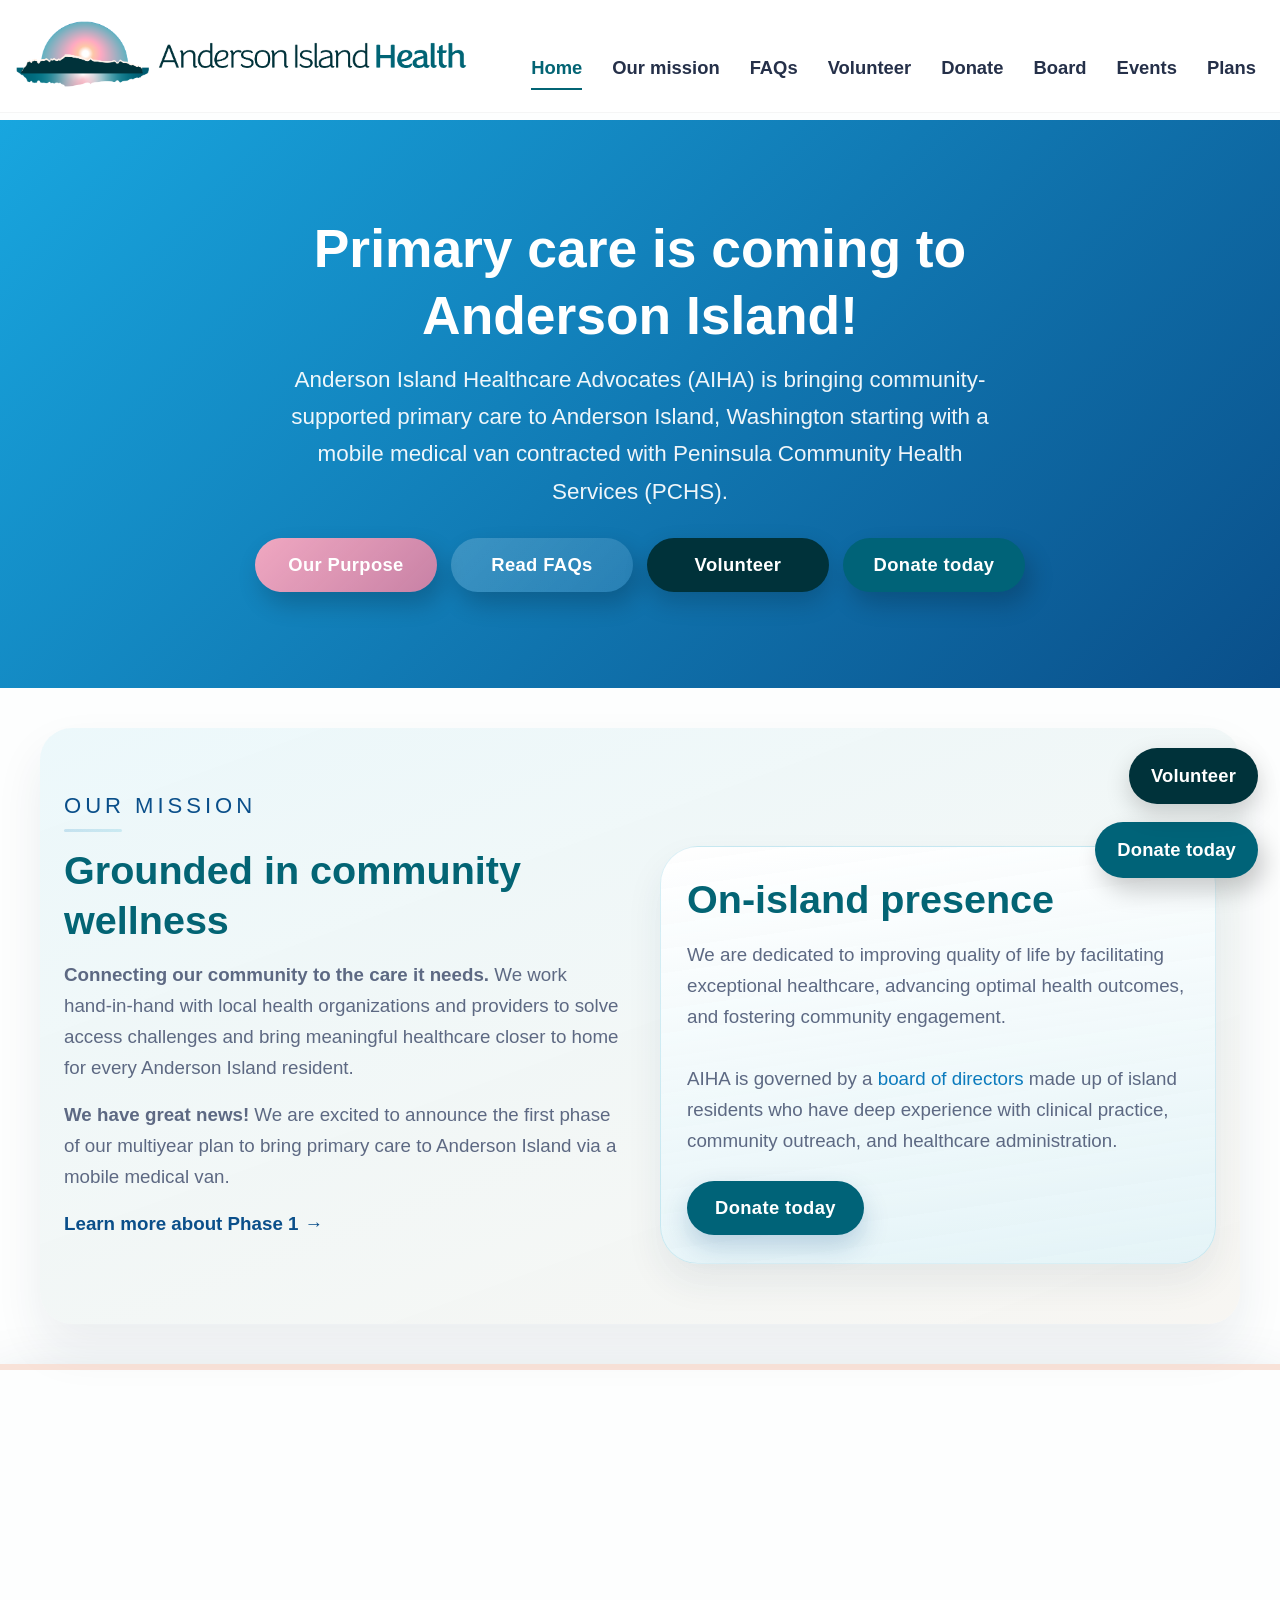
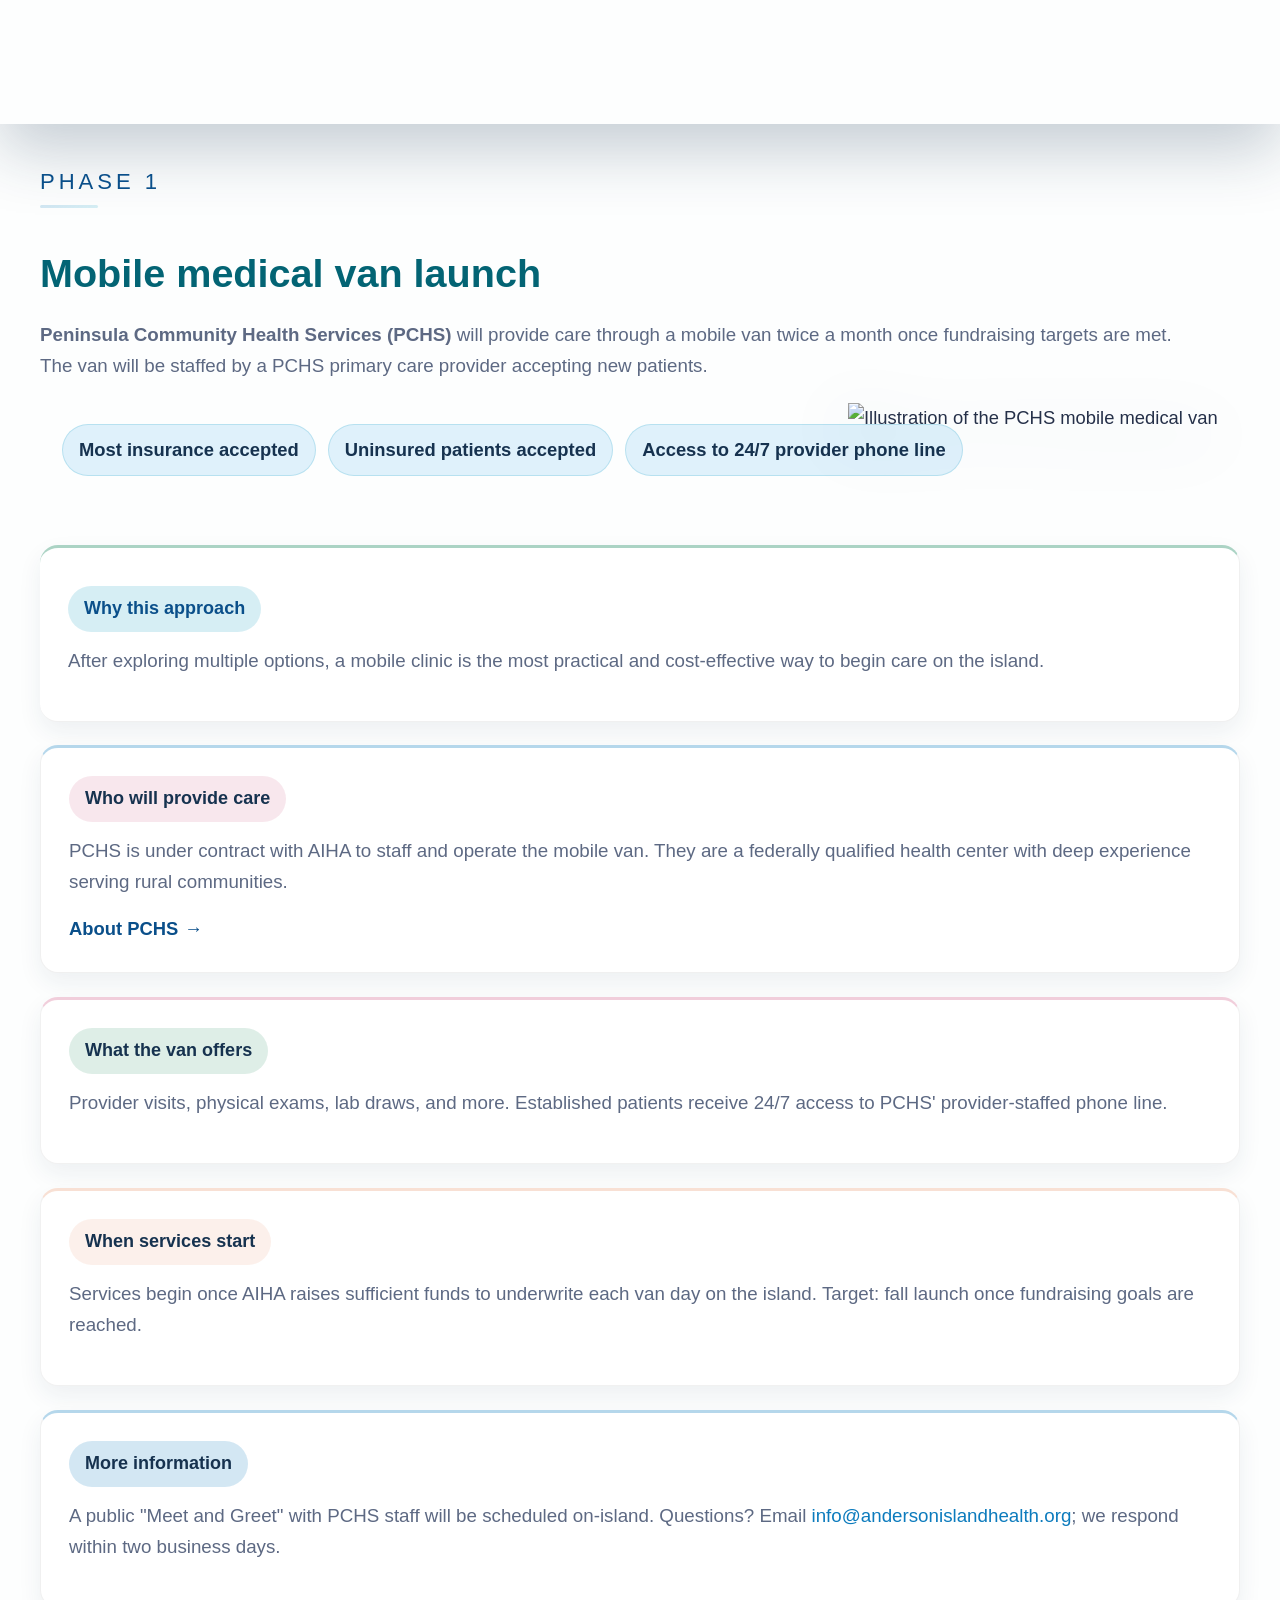
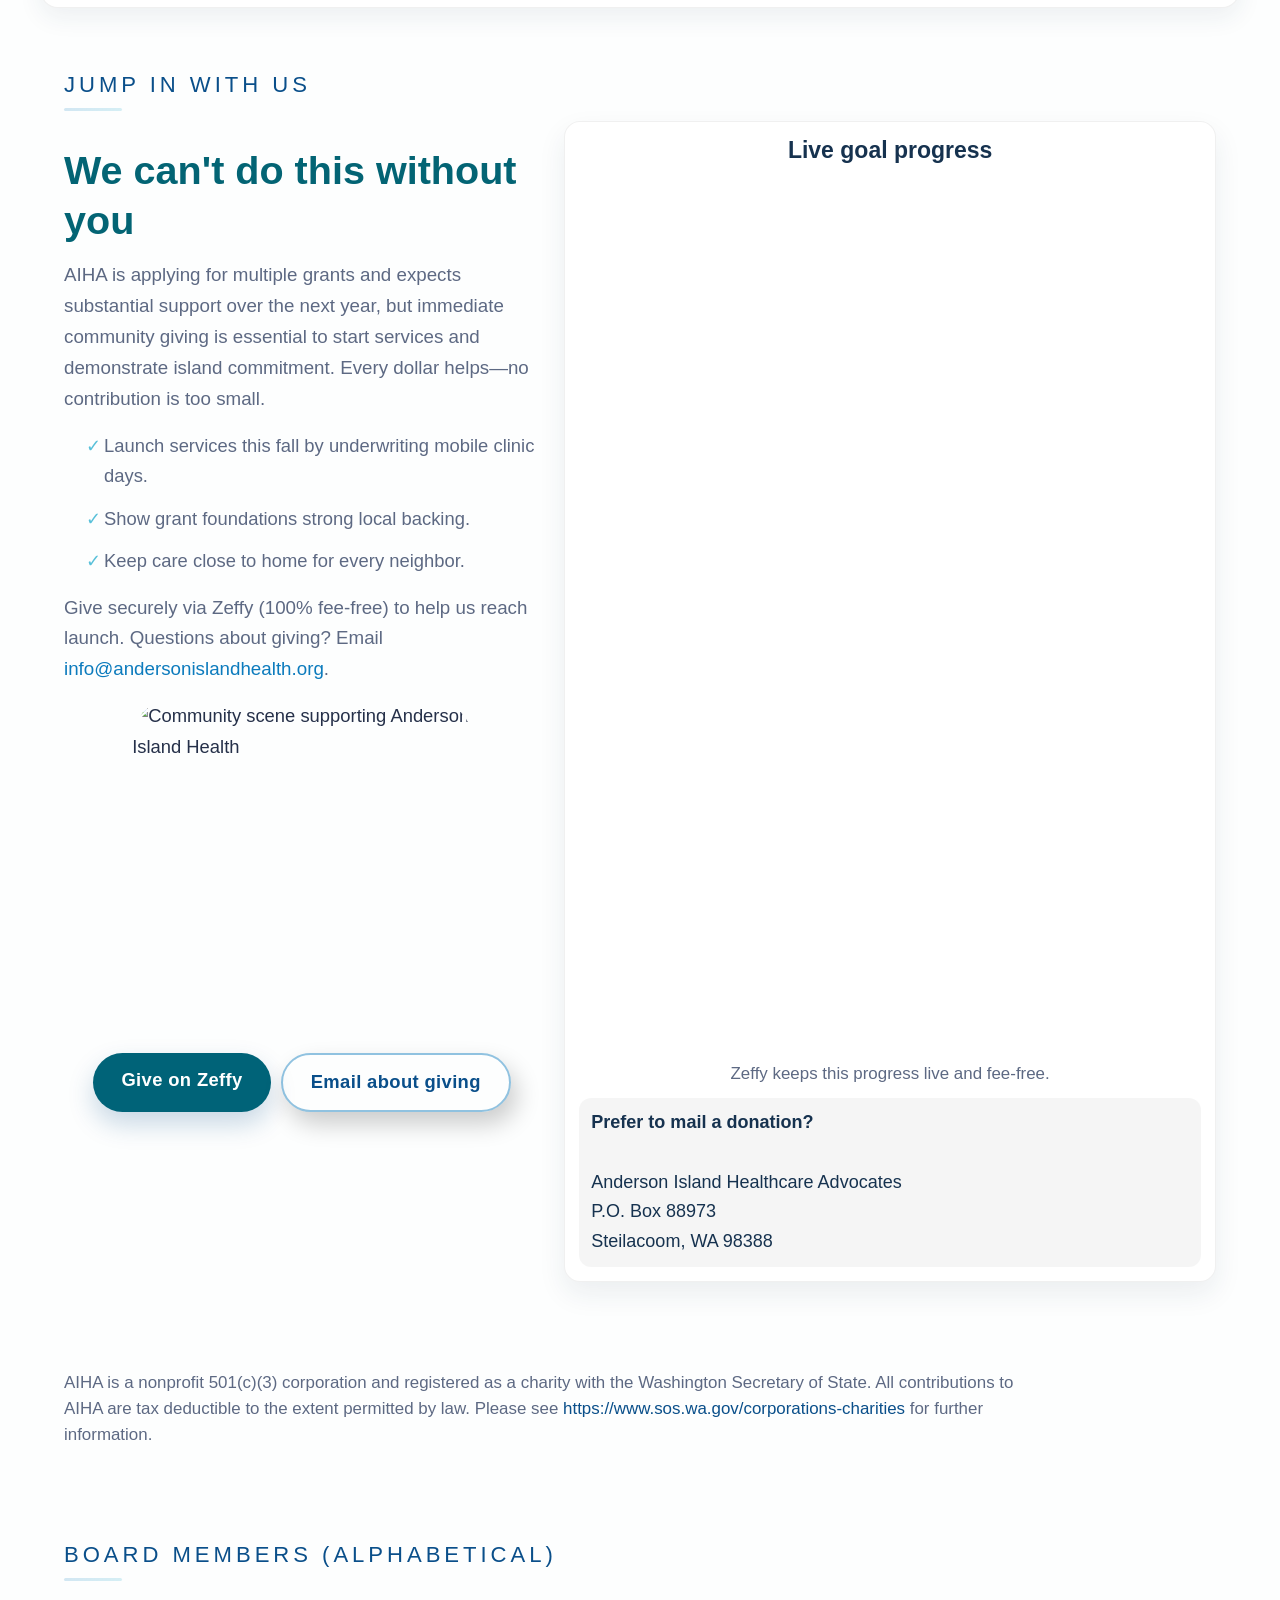
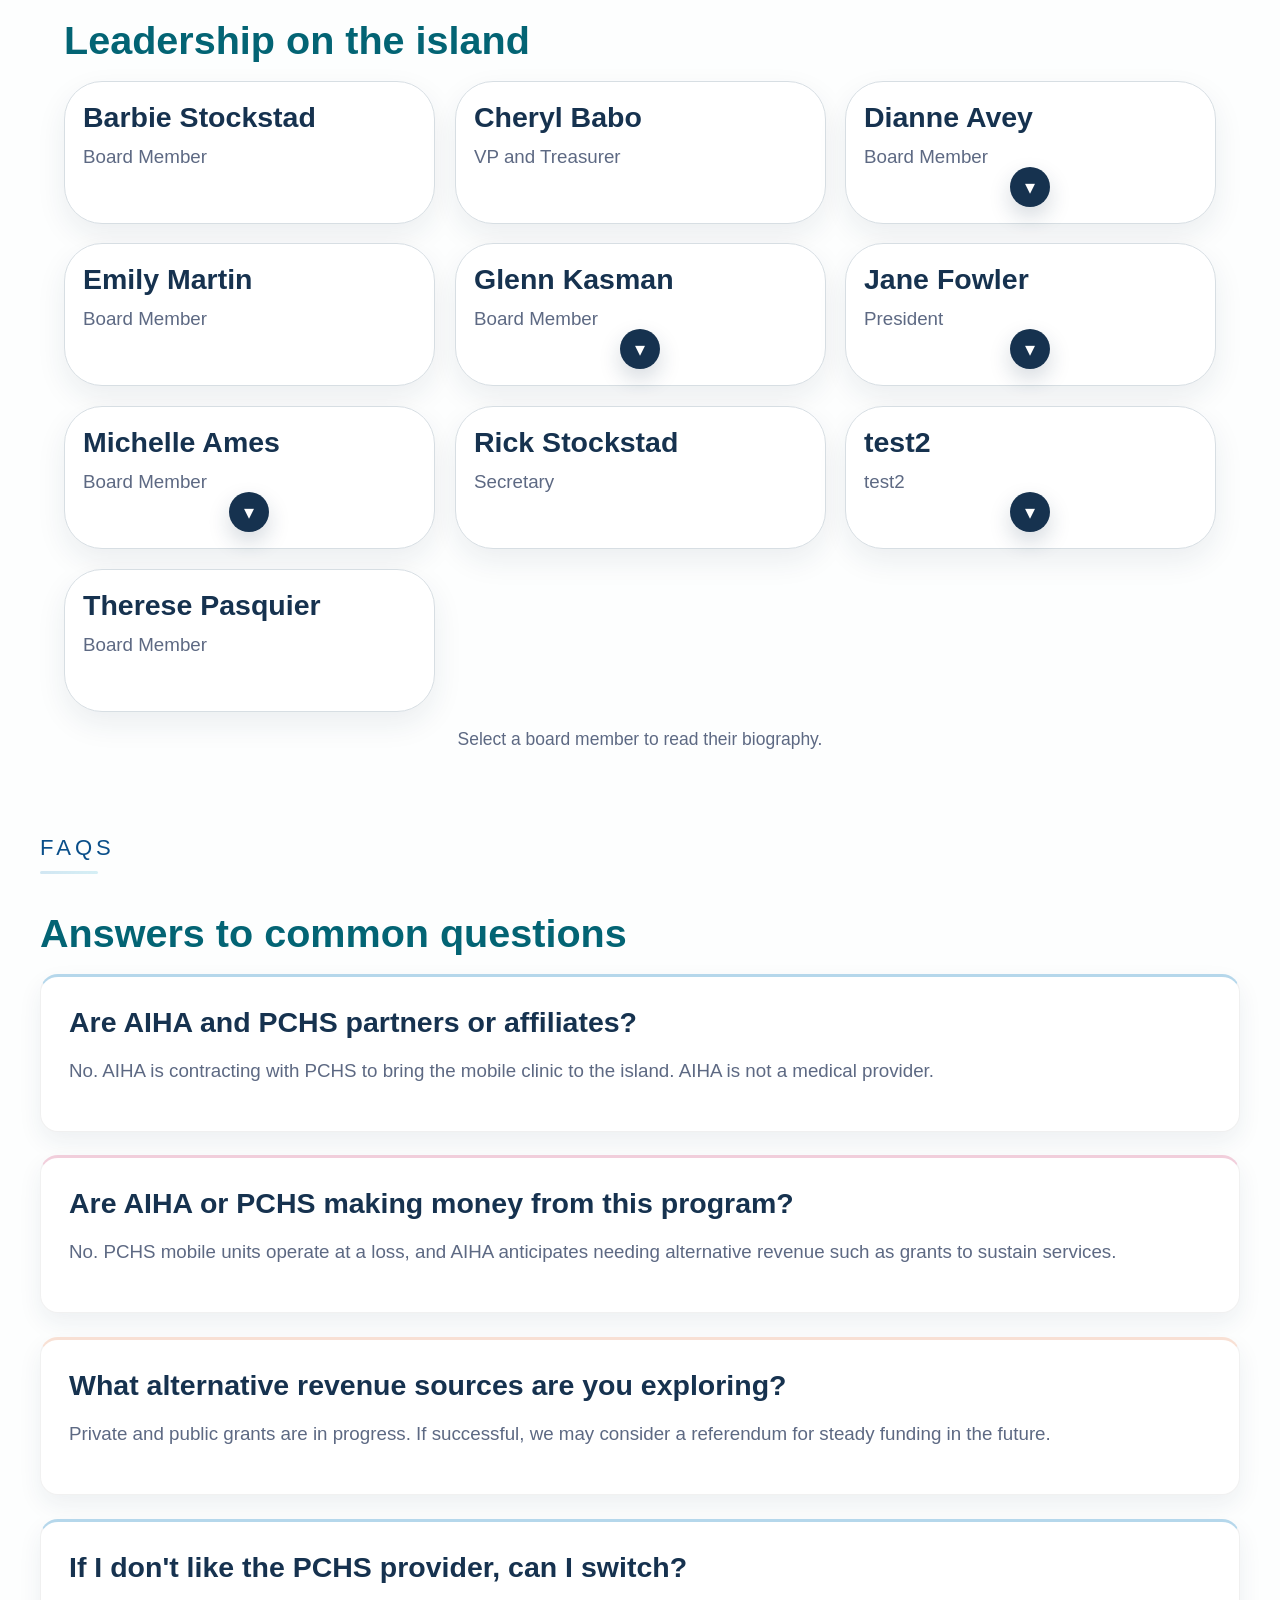
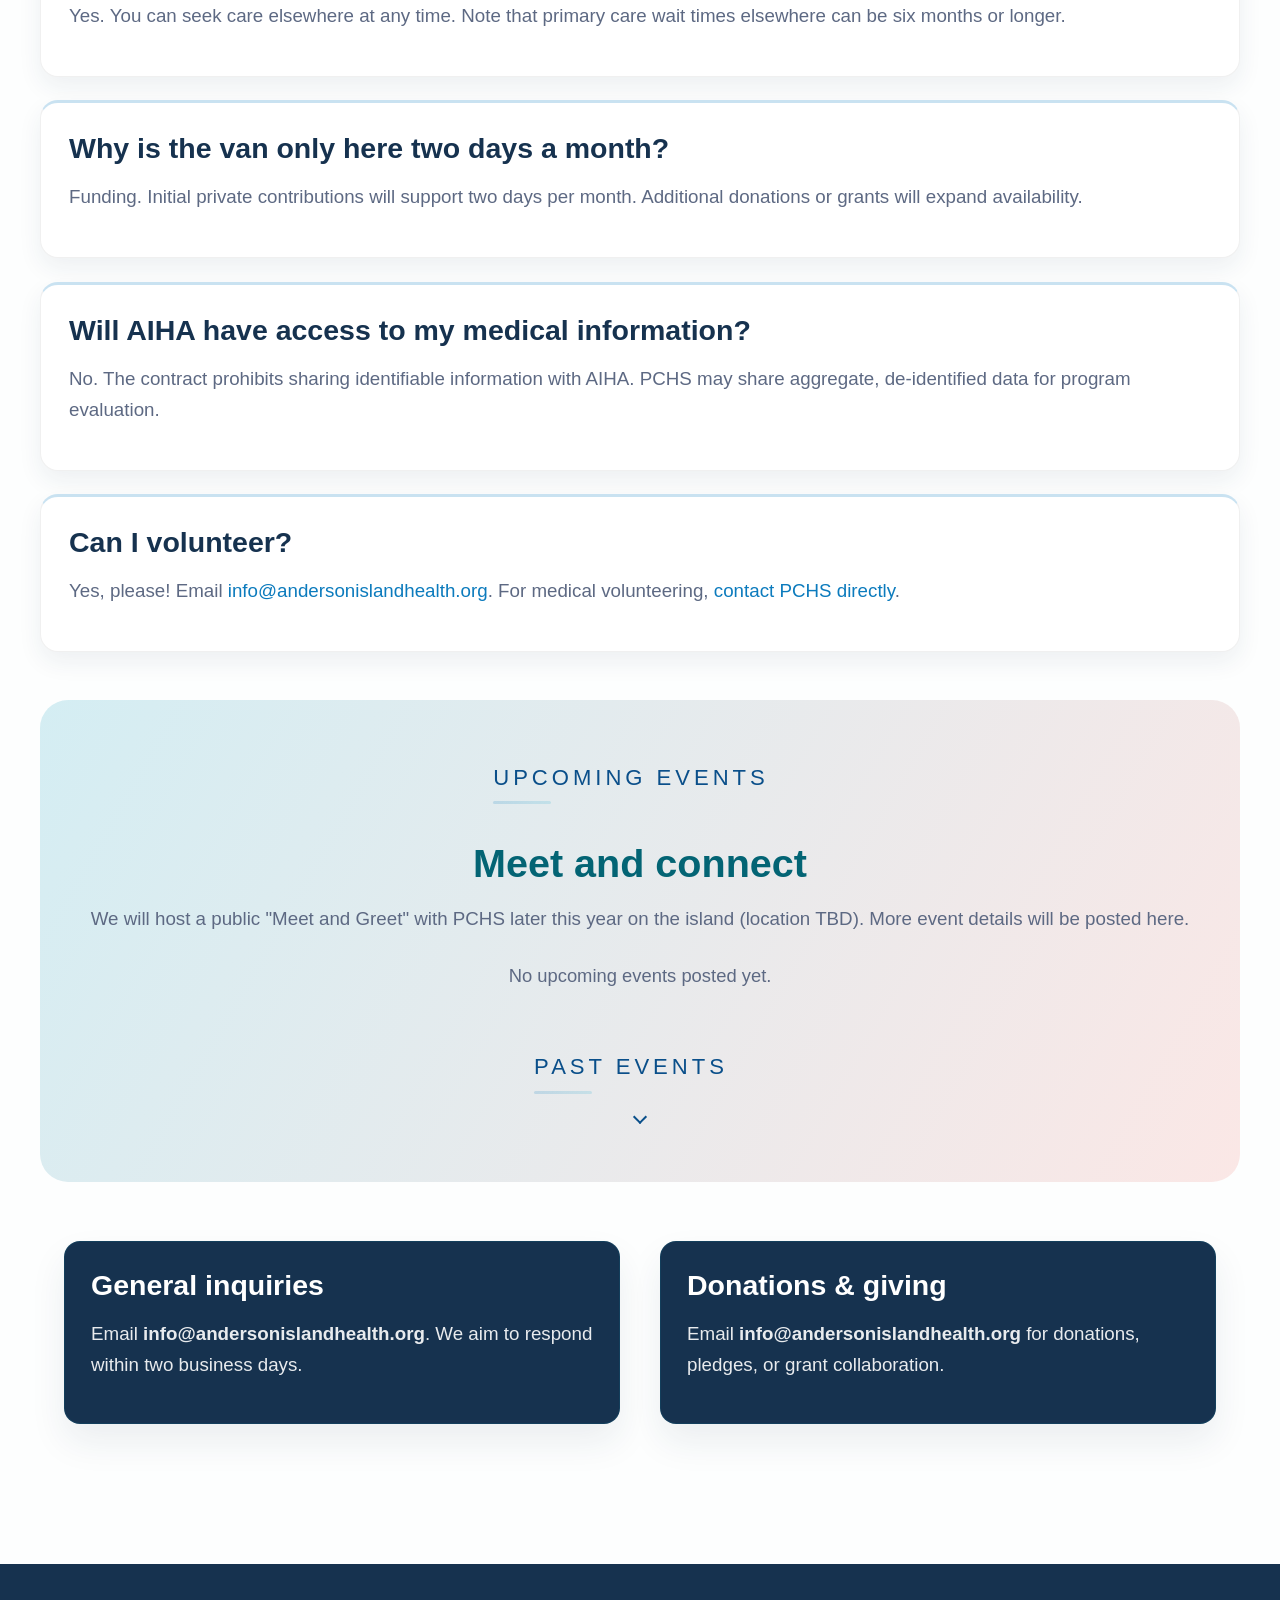
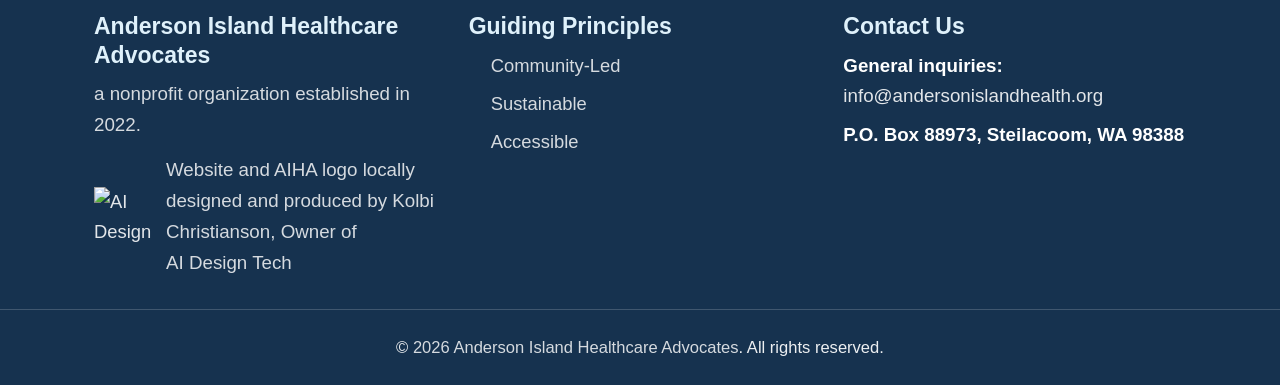
==== commit d57cafc3: "Enhance homepage content and structure: Updated `index.html` to replace loading messages with dynami" ====
--- a/index.html
+++ b/index.html
@@ -99,36 +99,132 @@
 
     <main>
         <section class="hero hero-gradient">
-            <div class="hero-content" data-content-hero>
-                <p class="event-message">Loading…</p>
-            </div>
-        </section>
-
-        <section class="page-content strategic-pillars mission-purpose" id="mission" data-content-mission>
-            <p class="event-message">Loading…</p>
+            <div class="hero-content">
+                
+                <h1><span data-cms-text="hero.headlineLine1">Primary care is coming to</span><br>
+                <span data-cms-text="hero.headlineLine2">Anderson Island!</span></h1>
+                <p class="hero-tagline" data-cms-text="hero.tagline">Anderson Island Healthcare Advocates (AIHA) is bringing community-supported primary care to Anderson Island, Washington starting with a mobile medical van contracted with Peninsula Community Health Services (PCHS).</p>
+                <div class="hero-actions" data-cms-mount="hero.actions">
+                    <a class="cta-button-secondary" href="#mission">Our Purpose</a>
+                    <a class="cta-button-outline" href="#faqs">Read FAQs</a>
+                    <a class="cta-button volunteer-trigger volunteer-cta" href="#" aria-label="Volunteer">Volunteer</a>
+                    <a class="cta-button donate-primary" href="#giving">Donate today</a>
+                </div>
+               <!---- <p style="margin-top:18px; color: rgba(255,255,255,0.86);">Anderson Island Healthcare Advocates (AIHA) is a facilitator of health care
+                    delivery. We source professional services to bring health care to our
+                    neighbors. While AIHA is not a healthcare provider and does not offer
+                    medical services, we are committed to making it easier for you to access
+                    the health care you need.</p> -->
+            </div>
+        </section>
+
+        <section class="page-content strategic-pillars mission-purpose" id="mission">
+            <p class="section-caption mission-purpose-lead" data-cms-text="mission.sectionCaption">Our Mission</p>
+            <div class="grid-2-col reverse-mobile mission-purpose-grid">
+                <div class="mission-purpose-col">
+                    <h2 data-cms-text="mission.leftColumn.heading">Grounded in community wellness</h2>
+                    <div data-cms-mount="mission.leftColumn.paragraphs">
+                        <p><strong>Connecting our community to the care it needs.</strong> We work hand-in-hand with local health organizations and providers to solve access challenges and bring meaningful healthcare closer to home for every Anderson Island resident.</p>
+                        <p><strong>We have great news!</strong> We are excited to announce the first phase of our multiyear plan to bring primary care to Anderson Island via a mobile medical van.</p>
+                    </div>
+                    <p><a class="link-arrow" data-cms-link="mission.leftColumn.link" href="#plans">Learn more about Phase 1</a></p>
+                </div>
+                <div class="mission-purpose-col cta-panel">
+                    <h2 data-cms-text="mission.rightColumn.heading">On-island presence</h2>
+                    <p data-cms-html="mission.rightColumn.body">We are dedicated to improving quality of life by facilitating exceptional healthcare, advancing optimal health outcomes, and fostering community engagement.<br><br> AIHA is governed by a <a href="#board">board of directors</a> made up of island residents who have deep experience with clinical practice, community outreach, and healthcare administration.</p>
+                    <a class="cta-button donate-primary" data-cms-link="mission.rightColumn.cta" href="#giving">Donate today</a>
+                </div>
+            </div>
         </section>
 
         <section class="parallax-banner" data-parallax-speed="0.35" aria-label="Anderson Island ferry at sunset"></section>
 
-        <section class="page-content timeline-section" id="plans" data-content-plans>
-            <p class="event-message">Loading…</p>
-        </section>
-
-        <section class="page-content support-summary" id="giving" data-content-giving>
-            <p class="event-message">Loading…</p>
-        </section>
-
-        <section class="page-content charity-disclosure" aria-label="Tax and charity registration" data-content-charity-disclosure>
-            <p class="event-message">Loading…</p>
+        <section class="page-content timeline-section" id="plans">
+            <div class="plan-header">
+                <p class="section-caption" data-cms-text="plans.sectionCaption">Phase 1</p>
+                <h2 data-cms-text="plans.heading">Mobile medical van launch</h2>
+                <p data-cms-html="plans.intro"><strong>Peninsula Community Health Services (PCHS)</strong> will provide care through a mobile van twice a month once fundraising targets are met.<br>The van will be staffed by a PCHS primary care provider accepting new patients.</p>
+                    <ul class="pill-list" data-cms-mount="plans.pills">
+                        <li class="pill">Most insurance accepted</li>
+                        <li class="pill">Uninsured patients accepted</li>
+                        <li class="pill">Access to 24/7 provider phone line</li>
+                    </ul>
+                <br>
+            </div>
+            <div class="timeline" data-cms-mount="plans.timeline">
+                <div class="plan-hero-wrap">
+                    <img class="plan-hero-graphic" data-cms-src="plans.graphic.src" src="assets/icons/PCHS-bus.png" data-cms-alt="plans.graphic.alt" alt="Illustration of the PCHS mobile medical van" loading="lazy">
+                    <article class="phase-card in-progress">
+                        <span class="status">Why this approach</span>
+                        <p>After exploring multiple options, a mobile clinic is the most practical and cost-effective way to begin care on the island.</p>
+                    </article>
+                </div>
+                <article class="phase-card in-progress">
+                    <span class="status">Who will provide care</span>
+                    <p>PCHS is under contract with AIHA to staff and operate the mobile van. They are a federally qualified health center with deep experience serving rural communities.</p>
+                    <a class="link-arrow" href="https://www.pchsweb.org/about/" target="_blank" rel="noopener noreferrer">About PCHS</a>
+                </article>
+                <article class="phase-card in-progress">
+                    <span class="status">What the van offers</span>
+                    <p>Provider visits, physical exams, lab draws, and more. Established patients receive 24/7 access to PCHS’ provider-staffed phone line.</p>
+                </article>
+                <article class="phase-card future">
+                    <span class="status">When services start</span>
+                    <p>Services begin once AIHA raises sufficient funds to underwrite each van day on the island. Target: fall launch once fundraising goals are reached.</p>
+                </article>
+                <article class="phase-card future">
+                    <span class="status">More information</span>
+                    <p>A public “Meet and Greet” with PCHS staff will be scheduled on-island. Questions? Email <a href="mailto:info@andersonislandhealth.org">info@andersonislandhealth.org</a>; we respond within two business days.</p>
+                </article>
+            </div>
+        </section>
+
+        <section class="page-content support-summary" id="giving">
+            <p class="section-caption" data-cms-text="giving.sectionCaption">Jump In With Us</p>
+            <div class="grid-2-col reverse-mobile">
+                <div>
+                    <h2 data-cms-text="giving.heading">We can’t do this without you</h2>
+                    <p data-cms-text="giving.intro">AIHA is applying for multiple grants and expects substantial support over the next year, but immediate community giving is essential to start services and demonstrate island commitment. Every dollar helps—no contribution is too small.</p>
+                    <ul class="impact-list" data-cms-mount="giving.impactItems">
+                        <li>Launch services this fall by underwriting mobile clinic days.</li>
+                        <li>Show grant foundations strong local backing.</li>
+                        <li>Keep care close to home for every neighbor.</li>
+                    </ul>
+                    <p style="margin-top:8px;" data-cms-html="giving.givingNote">Give securely via Zeffy (100% fee-free) to help us reach launch. Questions about giving? Email <a href="mailto:info@andersonislandhealth.org">info@andersonislandhealth.org</a>.</p>
+                    <div class="giving-photo">
+                        <img data-cms-src="giving.photo.src" data-cms-alt="giving.photo.alt" src="assets/photos/DSC03466.JPG" alt="Community scene supporting Anderson Island Health" loading="lazy">
+                    </div>
+                    <div class="giving-actions" data-cms-mount="giving.actions">
+                        <a class="cta-button donate-primary" href="https://www.zeffy.com/en-US/donation-form/anderson-island-healthcare-advocates" target="_blank" rel="noopener noreferrer">Give on Zeffy</a>
+                        <a class="cta-button-outline" href="mailto:info@andersonislandhealth.org?subject=AIHA%20Donation">Email about giving</a>
+                    </div>
+                </div>
+                <div class="giving-side">
+                    <div class="zeffy-embed-card">
+                        <h4 data-cms-text="giving.sidebar.progressHeading">Live goal progress</h4>
+                        <iframe src="https://www.zeffy.com/en-US/donation-form/anderson-island-healthcare-advocates" data-cms-iframe-src="giving.sidebar.zeffyUrl" title="Zeffy donation form" allowfullscreen></iframe>
+                        <p class="zeffy-note" data-cms-text="giving.sidebar.zeffyNote">Zeffy keeps this progress live and fee-free.</p>
+                        <div class="mail-donate" data-cms-html="giving.sidebar.mailDonate">
+                            <strong>Prefer to mail a donation?</strong><br>
+                            Anderson Island Healthcare Advocates<br>
+                            P.O. Box 88973<br>
+                            Steilacoom, WA 98388
+                        </div>
+                    </div>
+                </div>
+            </div>
+        </section>
+        <section class="page-content charity-disclosure" aria-label="Tax and charity registration">
+            <p data-cms-html="charityDisclosure.body">AIHA is a nonprofit 501(c)(3) corporation and registered as a charity with the Washington Secretary of State. All contributions to AIHA are tax deductible to the extent permitted by law. Please see <a href="https://www.sos.wa.gov/corporations-charities" target="_blank" rel="noopener noreferrer">https://www.sos.wa.gov/corporations-charities</a> for further information.</p>
         </section>
 
         <section class="page-content" id="board">
-            <p class="section-caption" data-board-caption>Board members (alphabetical)</p>
-            <h2 data-board-heading>Leadership on the island</h2>
+            <p class="section-caption" data-cms-text="boardSection.sectionCaption">Board members (alphabetical)</p>
+            <h2 data-cms-text="boardSection.heading">Leadership on the island</h2>
             <div class="grid-3-col leader-grid" data-board-grid>
                 <p class="event-message">Loading board members…</p>
             </div>
-            <p class="board-footnote" data-board-footnote>Select a board member to read their biography.</p>
+            <p class="board-footnote" data-cms-text="boardSection.footnote">Select a board member to read their biography.</p>
         </section>
 
         <div id="leader-modal" class="leader-modal" aria-hidden="true">
@@ -150,21 +246,52 @@
             </div>
         </div>
 
-        <section class="page-content survey-section timeline-section" id="faqs" data-content-faqs>
-            <p class="event-message">Loading…</p>
+        <section class="page-content survey-section timeline-section" id="faqs">
+            <p class="section-caption" data-cms-text="faqs.sectionCaption">FAQs</p>
+            <h2 data-cms-text="faqs.heading">Answers to common questions</h2>
+            <div class="timeline" data-cms-mount="faqs.items">
+                <article class="phase-card">
+                    <h3>Are AIHA and PCHS partners or affiliates?</h3>
+                    <p>No. AIHA is contracting with PCHS to bring the mobile clinic to the island. AIHA is not a medical provider.</p>
+                </article>
+                <article class="phase-card">
+                    <h3>Are AIHA or PCHS making money from this program?</h3>
+                    <p>No. PCHS mobile units operate at a loss, and AIHA anticipates needing alternative revenue such as grants to sustain services.</p>
+                </article>
+                <article class="phase-card">
+                    <h3>What alternative revenue sources are you exploring?</h3>
+                    <p>Private and public grants are in progress. If successful, we may consider a referendum for steady funding in the future.</p>
+                </article>
+                <article class="phase-card">
+                    <h3>If I don't like the PCHS provider, can I switch?</h3>
+                    <p>Yes. You can seek care elsewhere at any time. Note that primary care wait times elsewhere can be six months or longer.</p>
+                </article>
+                <article class="phase-card">
+                    <h3>Why is the van only here two days a month?</h3>
+                    <p>Funding. Initial private contributions will support two days per month. Additional donations or grants will expand availability.</p>
+                </article>
+                <article class="phase-card">
+                    <h3>Will AIHA have access to my medical information?</h3>
+                    <p>No. The contract prohibits sharing identifiable information with AIHA. PCHS may share aggregate, de-identified data for program evaluation.</p>
+                </article>
+                <article class="phase-card">
+                    <h3>Can I volunteer?</h3>
+                    <p>Yes, please! Email <a href="mailto:info@andersonislandhealth.org">info@andersonislandhealth.org</a>. For medical volunteering, <a href="https://www.pchsweb.org/about/volunteering/" target="_blank" rel="noopener noreferrer">contact PCHS directly</a>.</p>
+                </article>
+            </div>
         </section>
 
         <section class="page-content callout-panel" id="events">
-            <p class="section-caption" data-events-caption>Upcoming events</p>
-            <h2 data-events-heading>Meet and connect</h2>
-            <p data-events-intro>We will host a public “Meet and Greet” with PCHS later this year on the island (location TBD). More event details will be posted here.</p>
+            <p class="section-caption" data-cms-text="eventsSection.sectionCaption">Upcoming events</p>
+            <h2 data-cms-text="eventsSection.heading">Meet and connect</h2>
+            <p data-cms-text="eventsSection.intro">We will host a public “Meet and Greet” with PCHS later this year on the island (location TBD). More event details will be posted here.</p>
             <ul class="event-list" data-events>
                 <li class="event-item">Loading events…</li>
             </ul>
 
             <div class="past-events-drawer" data-past-events-drawer>
                 <button type="button" class="past-events-toggle" data-past-events-toggle aria-expanded="false" aria-controls="past-events-panel">
-                    <span class="section-caption" data-past-events-label>Past events</span>
+                    <span class="section-caption" data-cms-text="eventsSection.pastEventsLabel">Past events</span>
                     <span class="past-events-chevron" aria-hidden="true"></span>
                 </button>
                 <div id="past-events-panel" class="past-events-panel" data-past-events-panel hidden>
@@ -175,12 +302,21 @@
             </div>
         </section>
 
-        <section class="page-content contact-band" id="contact" data-content-contact>
-            <p class="event-message">Loading…</p>
-        </section>
-
-        <a class="floating-donate donate-primary" href="#giving" aria-label="Donate today">Donate today</a>
-        <a class="floating-donate volunteer-trigger" href="#" aria-label="Volunteer">Volunteer</a>
+        <section class="page-content contact-band" id="contact">
+            <div class="grid-2-col" data-cms-mount="contact.cards">
+                <div class="contact-card">
+                    <h3>General inquiries</h3>
+                    <p>Email <a href="mailto:info@andersonislandhealth.org">info@andersonislandhealth.org</a>. We aim to respond within two business days.</p>
+                </div>
+                <div class="contact-card">
+                    <h3>Donations &amp; giving</h3>
+                    <p>Email <a href="mailto:info@andersonislandhealth.org">info@andersonislandhealth.org</a> for donations, pledges, or grant collaboration.</p>
+                </div>
+            </div>
+        </section>
+
+        <a class="floating-donate donate-primary" href="#giving" data-cms-text="siteMeta.floatingDonateLabel" aria-label="Donate today">Donate today</a>
+        <a class="floating-donate volunteer-trigger" href="#" data-cms-text="siteMeta.floatingVolunteerLabel" aria-label="Volunteer">Volunteer</a>
 
     </main>
 
@@ -188,10 +324,10 @@
         <div class="volunteer-backdrop" data-volunteer-close></div>
         <div class="volunteer-dialog" role="dialog" aria-modal="true" aria-label="Volunteer sign-up">
             <button class="volunteer-close" type="button" data-volunteer-close aria-label="Close volunteer form">&times;</button>
-            <h3 data-volunteer-heading>Volunteer with AIHA</h3>
-            <p data-volunteer-intro>Share your contact info and tell us how you’d like to help.</p>
+            <h3 data-cms-text="volunteerModal.heading">Volunteer with AIHA</h3>
+            <p data-cms-text="volunteerModal.intro">Share your contact info and tell us how you’d like to help.</p>
             <div class="volunteer-embed">
-                <iframe data-volunteer-iframe src="https://forms.gle/Mp36wZS8MKAF8osj6?embedded=true" title="Volunteer form" allowfullscreen></iframe>
+                <iframe data-cms-iframe-src="volunteerModal.formUrl" src="https://forms.gle/Mp36wZS8MKAF8osj6?embedded=true" title="Volunteer form" allowfullscreen></iframe>
             </div>
         </div>
     </div>
@@ -199,8 +335,8 @@
     <footer class="theme-dark">
         <div class="footer-content">
             <div class="footer-section">
-                <h4 data-footer-org-heading>Anderson Island Healthcare Advocates</h4>
-                <p data-footer-org-tagline>a nonprofit organization established in 2022.</p>
+                <h4 data-cms-text="footer.organization.heading">Anderson Island Healthcare Advocates</h4>
+                <p data-cms-text="footer.organization.tagline">a nonprofit organization established in 2022.</p>
                 
                 <div class="footer-credit">
                     <div class="footer-credit-logo">
@@ -209,26 +345,26 @@
                         </a>
                     </div>
                     <div class="footer-credit-text">
-                        <p data-footer-org-credit>Website and AIHA logo locally designed and produced by Kolbi Christianson, Owner of <br>AI Design Tech</p>
+                        <p data-cms-html="footer.organization.credit">Website and AIHA logo locally designed and produced by Kolbi Christianson, Owner of <br>AI Design Tech</p>
                     </div>
                 </div>
             </div>
             <div class="footer-section">
-                <h4 data-footer-principles-heading>Guiding Principles</h4>
-                <ul data-footer-principles-list>
+                <h4 data-cms-text="footer.principles.heading">Guiding Principles</h4>
+                <ul data-cms-mount="footer.principles.items">
                     <li>Community-Led</li>
                     <li>Sustainable</li>
                     <li>Accessible</li>
                 </ul>
             </div>
             <div class="footer-section">
-                <h4 data-footer-contact-heading>Contact Us</h4>
-                <p data-footer-contact-general><strong>General inquiries:</strong> <a href="mailto:info@andersonislandhealth.org">info@andersonislandhealth.org</a></p>
-                <p data-footer-contact-address><strong>P.O. Box 88973, Steilacoom, WA 98388</strong></p>
+                <h4 data-cms-text="footer.contact.heading">Contact Us</h4>
+                <p data-cms-html="footer.contact.generalLine"><strong>General inquiries:</strong> <a href="mailto:info@andersonislandhealth.org">info@andersonislandhealth.org</a></p>
+                <p data-cms-html="footer.contact.addressLine"><strong>P.O. Box 88973, Steilacoom, WA 98388</strong></p>
             </div>
         </div>
         <div class="footer-bottom">
-            &copy; <span data-copyright-year></span> <span data-footer-copyright-name>Anderson Island Healthcare Advocates</span>. All rights reserved.
+            &copy; <span data-copyright-year></span> <span data-cms-text="footer.copyrightName">Anderson Island Healthcare Advocates</span>. All rights reserved.
         </div>
     </footer>
 
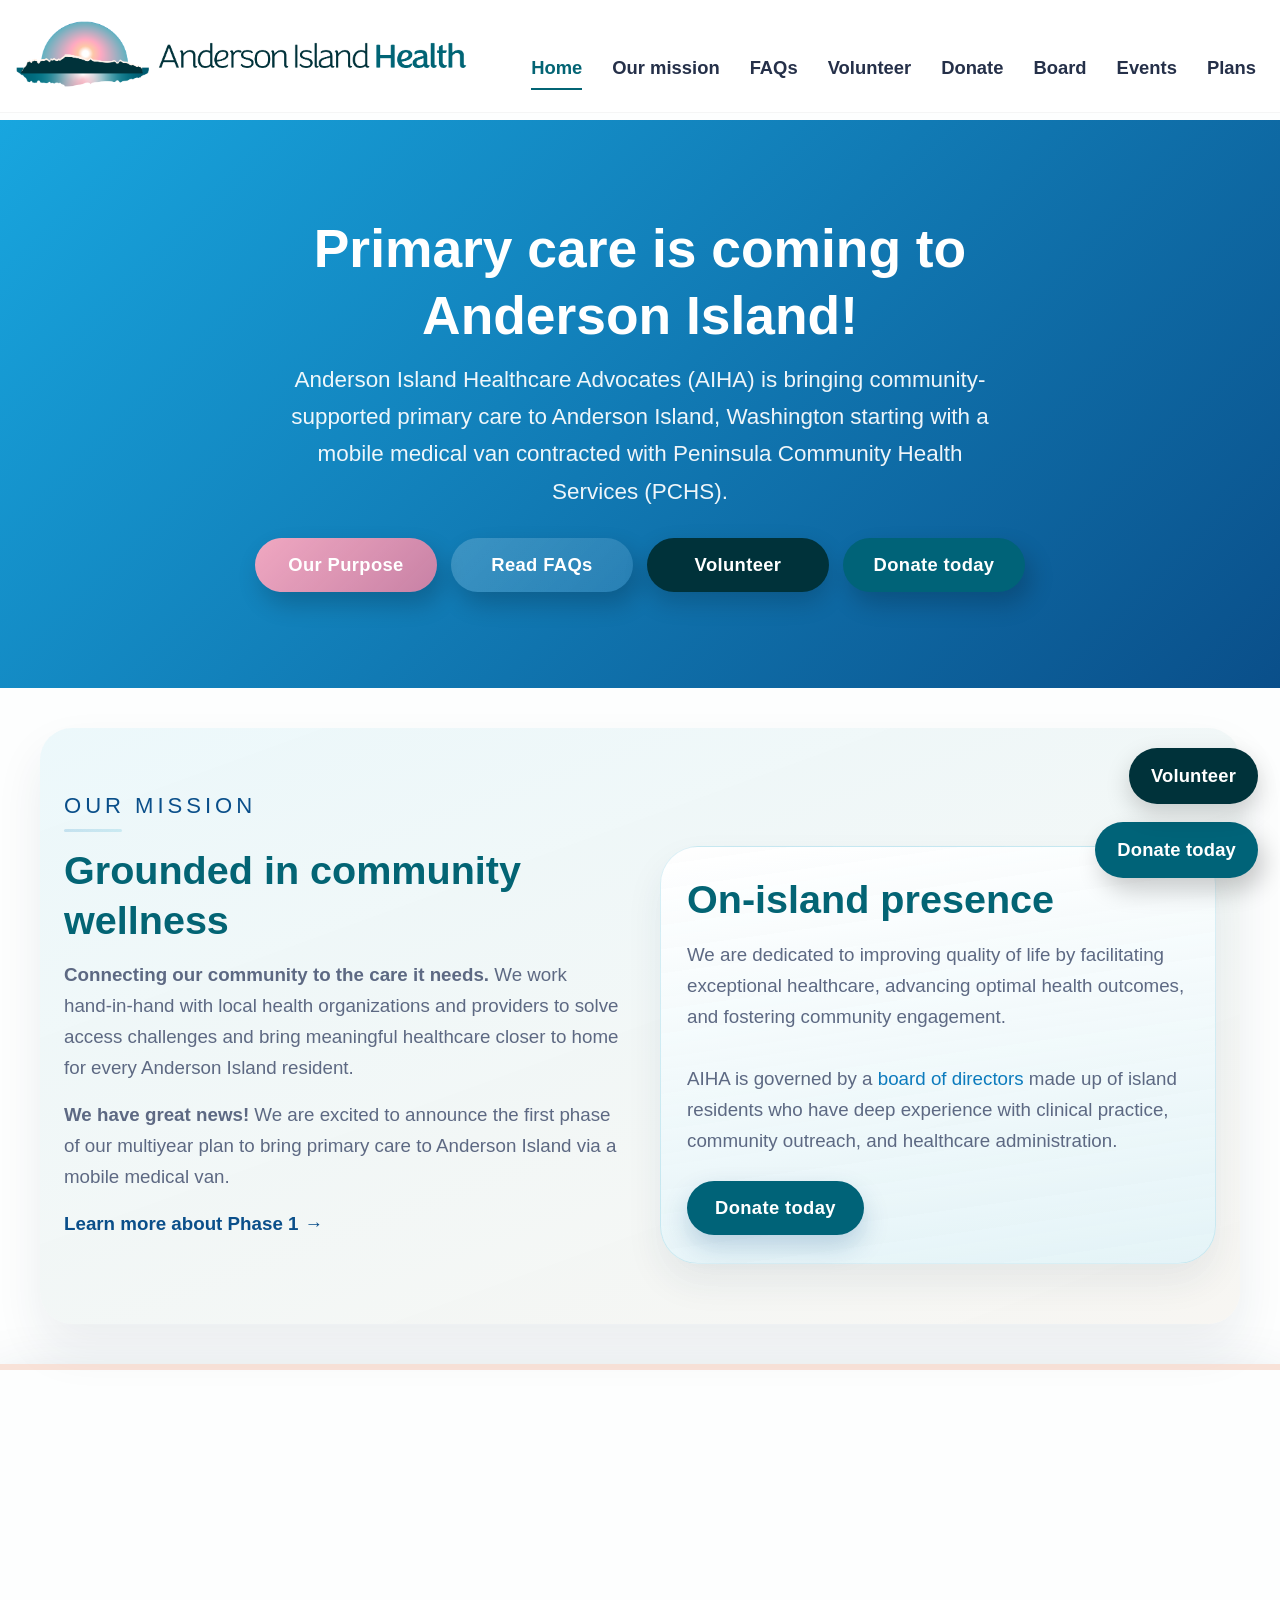
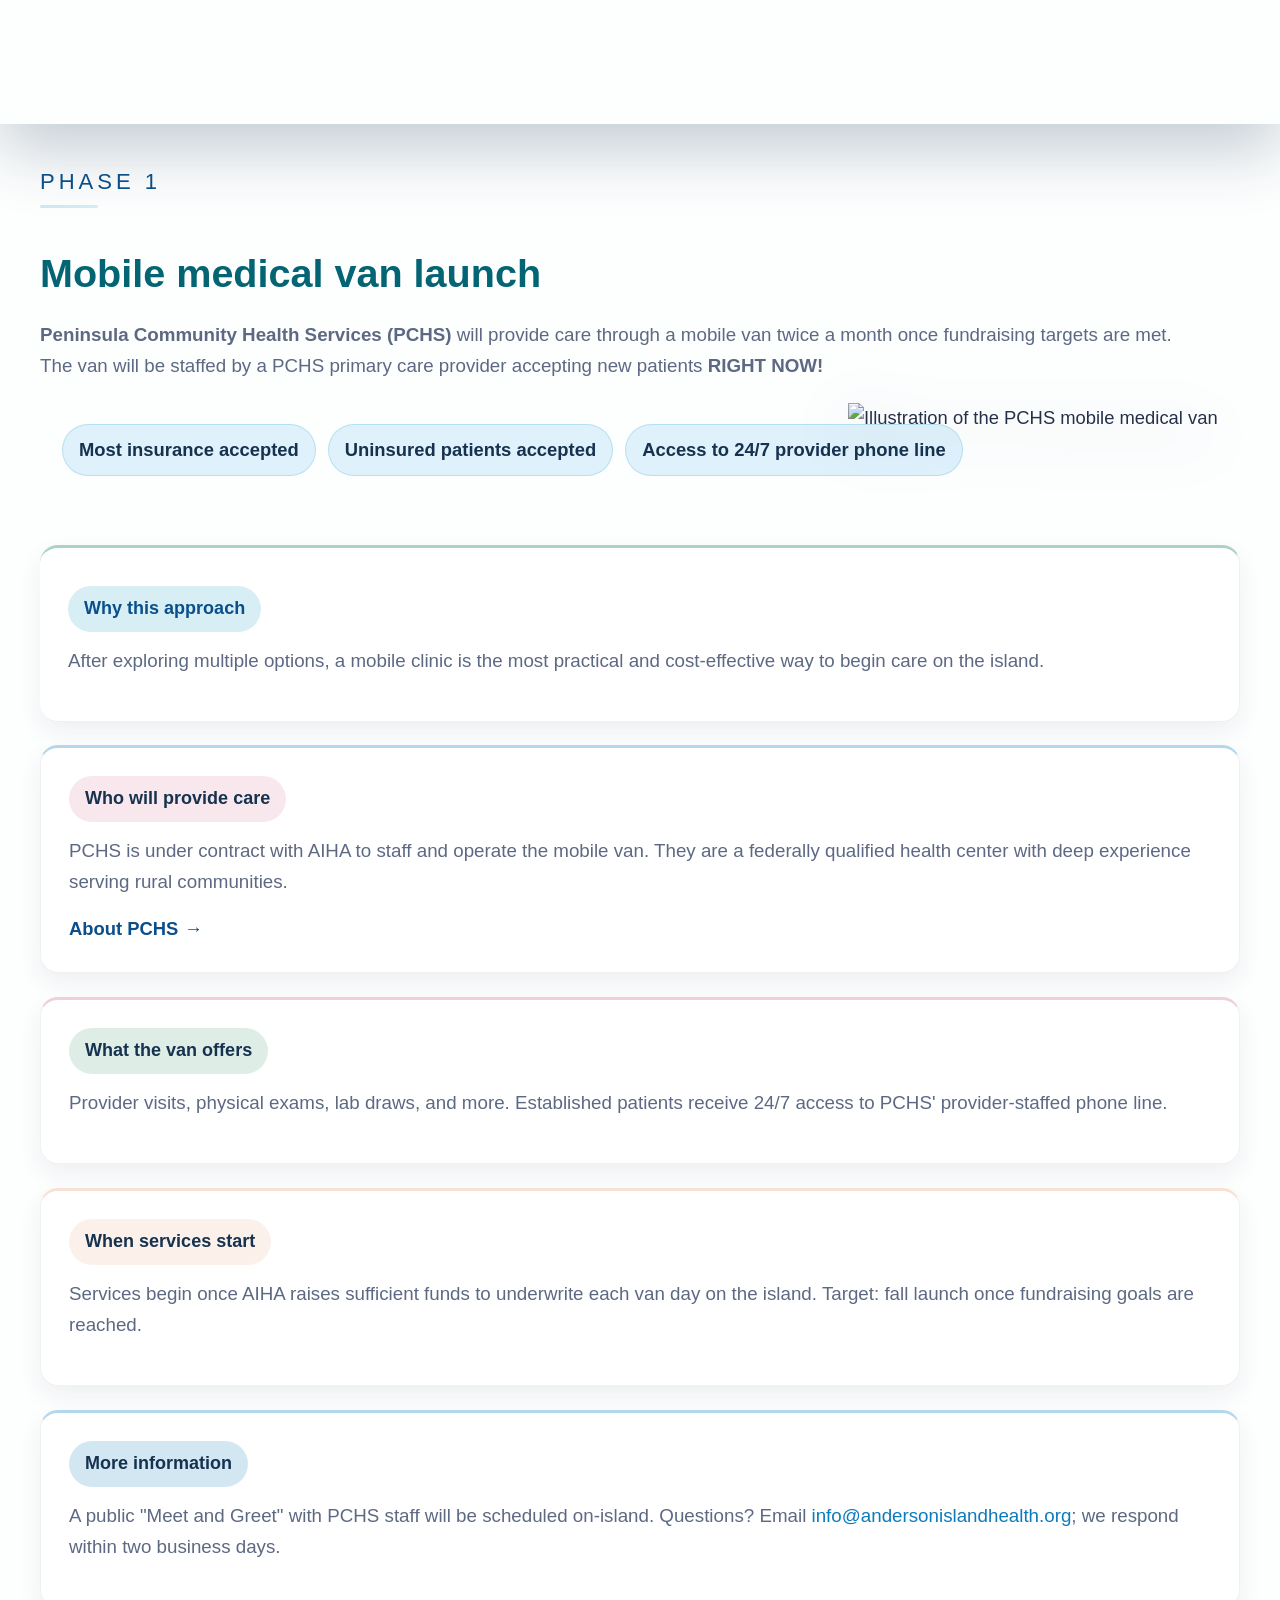
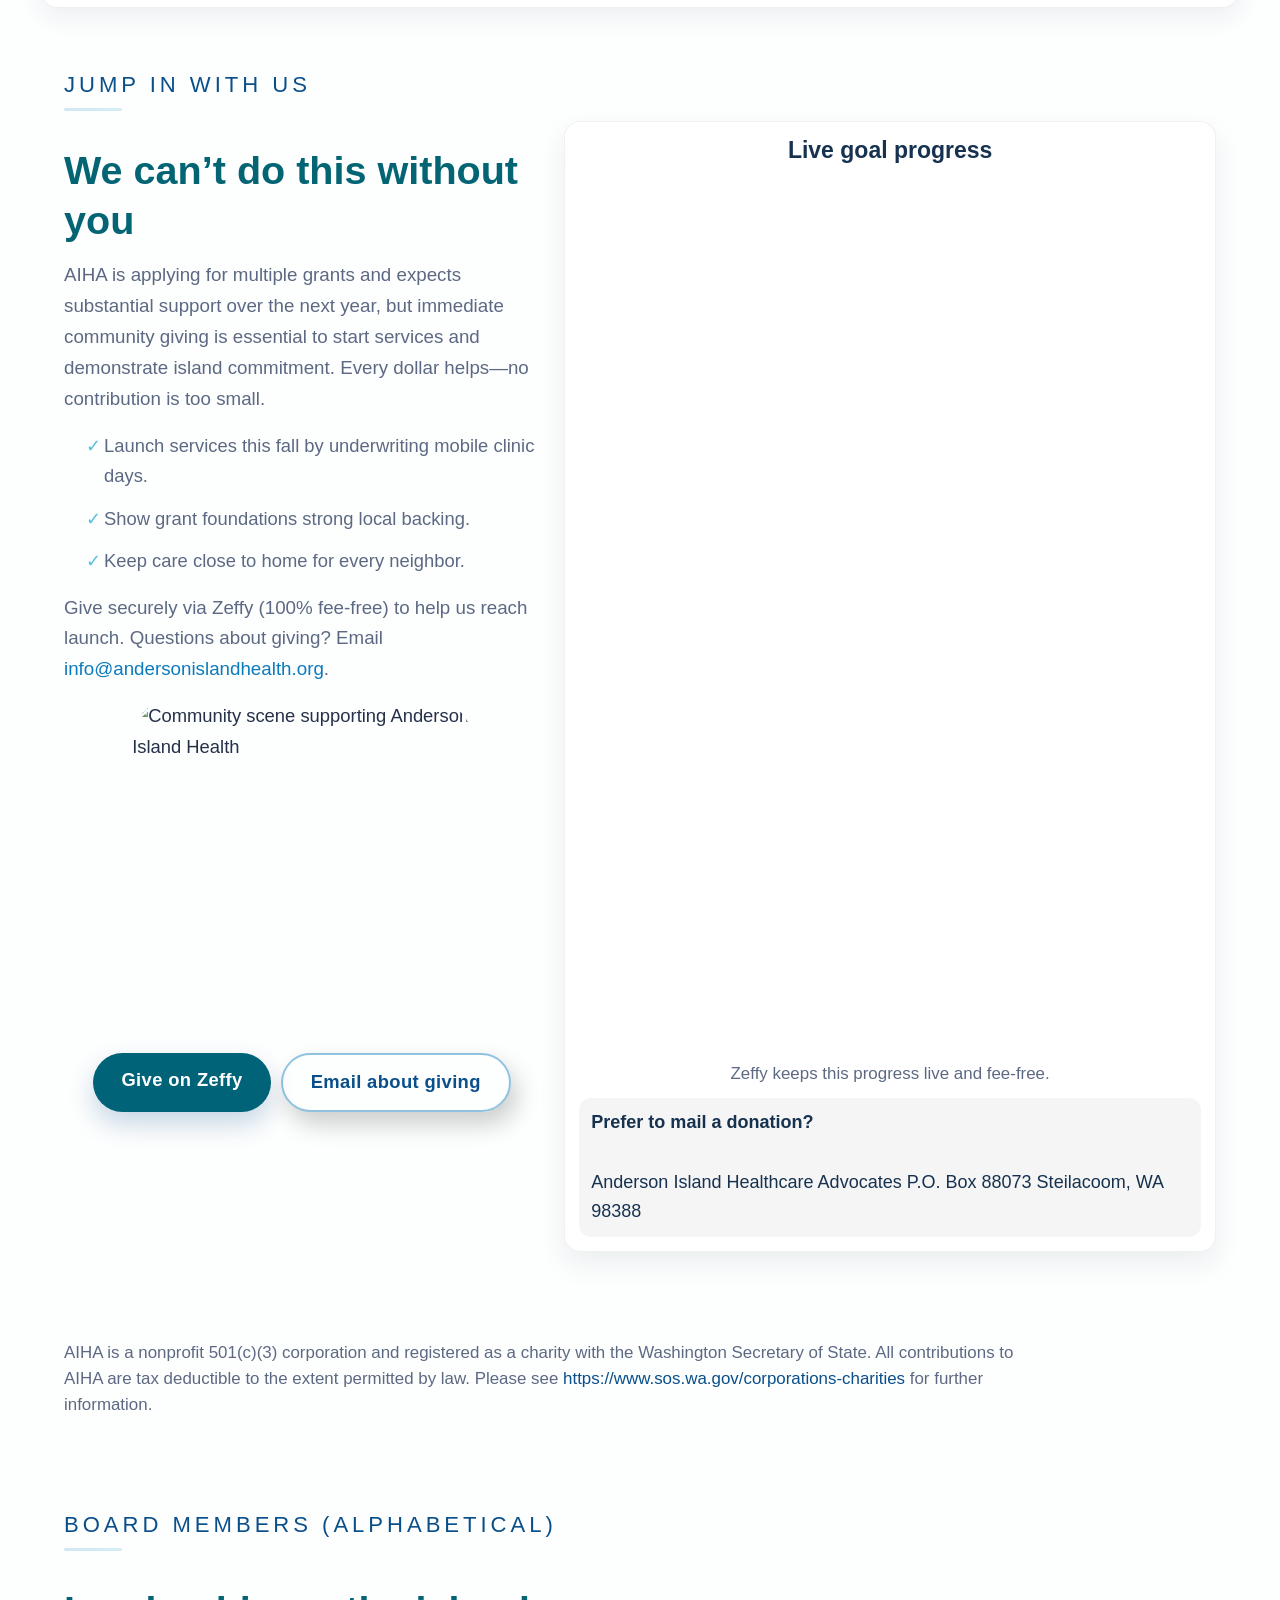
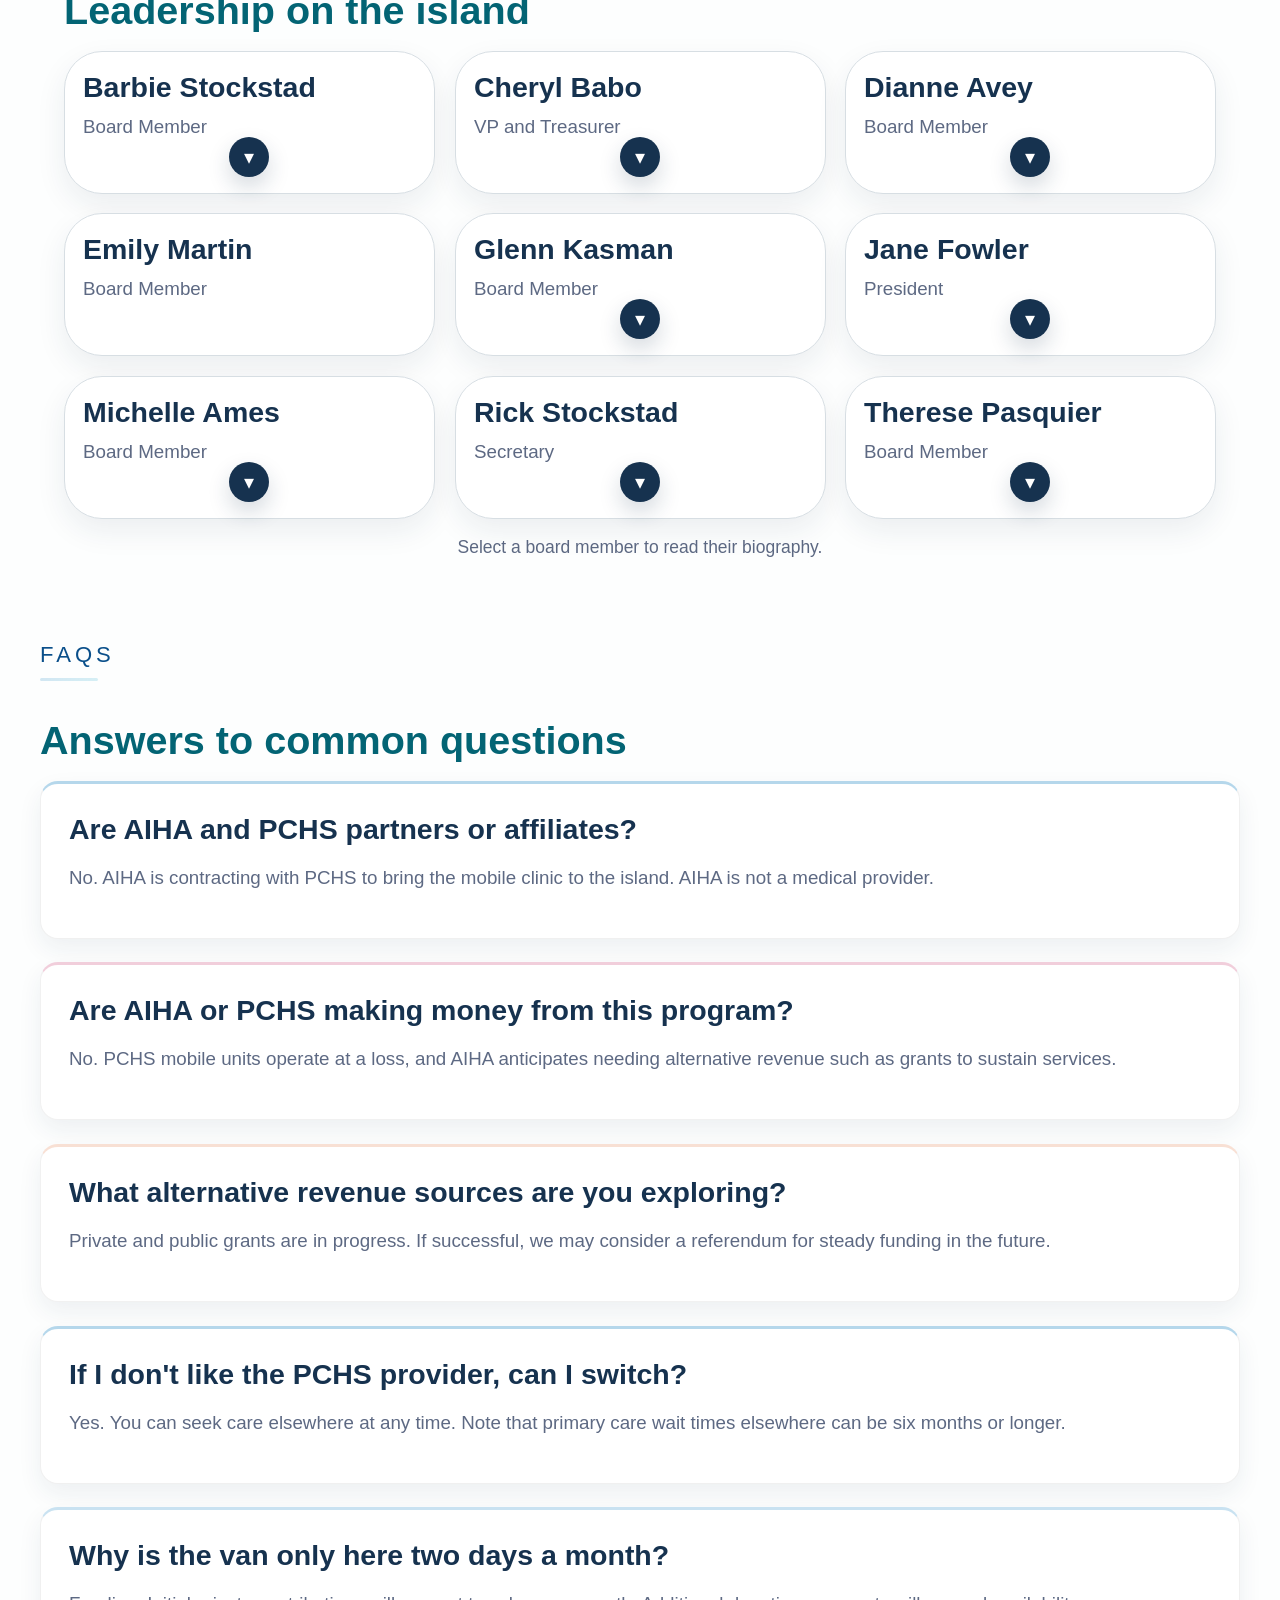
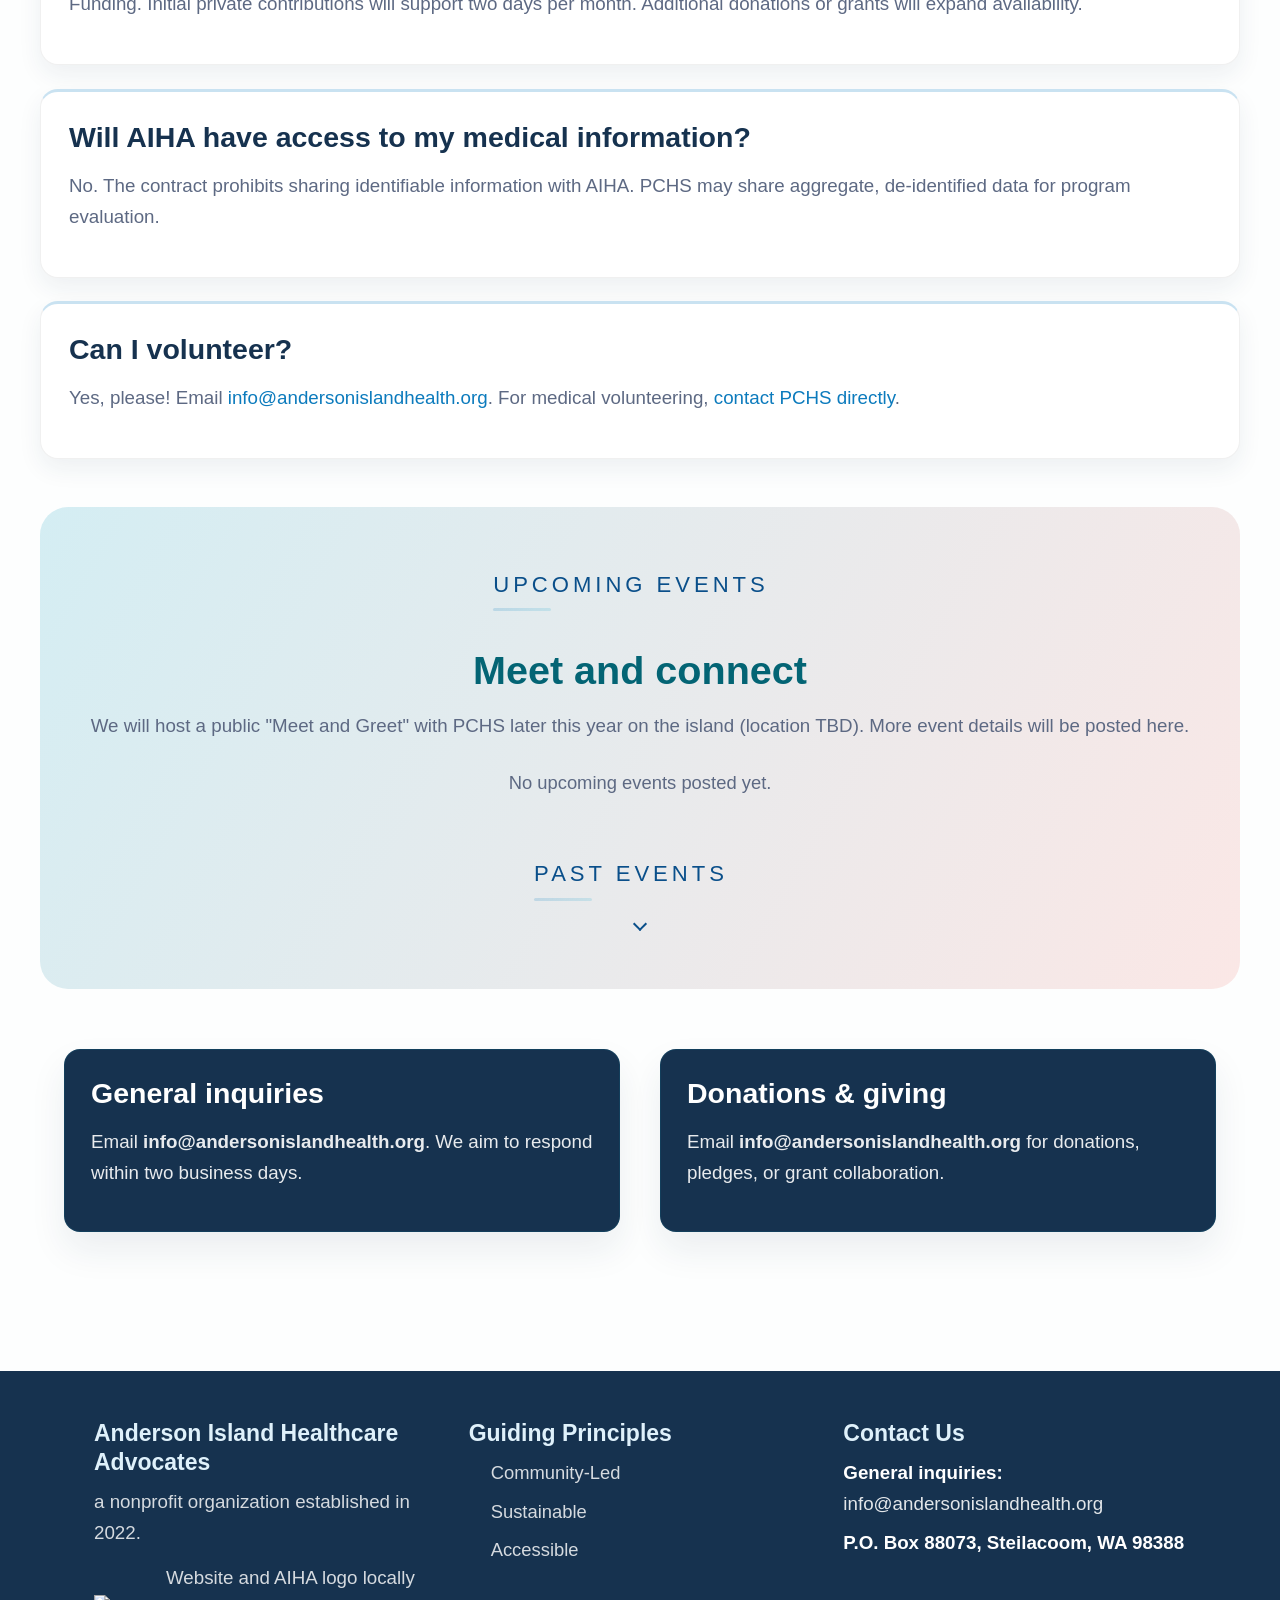
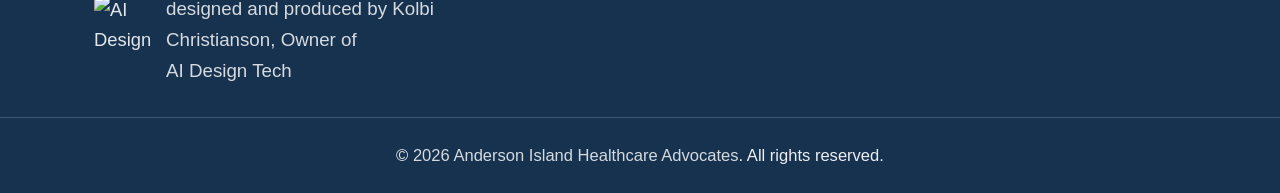
==== commit 1c74eb1a: "Fix P.O. Box number: 88973 -> 88073 Co-authored-by: Cursor <cursoragent@cursor.com>" ====
--- a/index.html
+++ b/index.html
@@ -59,7 +59,7 @@
           },
           "address": {
             "@type": "PostalAddress",
-            "streetAddress": "P.O. Box 88973",
+            "streetAddress": "P.O. Box 88073",
             "addressLocality": "Steilacoom",
             "addressRegion": "WA",
             "postalCode": "98388",
@@ -207,7 +207,7 @@
                         <div class="mail-donate" data-cms-html="giving.sidebar.mailDonate">
                             <strong>Prefer to mail a donation?</strong><br>
                             Anderson Island Healthcare Advocates<br>
-                            P.O. Box 88973<br>
+                            P.O. Box 88073<br>
                             Steilacoom, WA 98388
                         </div>
                     </div>
@@ -360,7 +360,7 @@
             <div class="footer-section">
                 <h4 data-cms-text="footer.contact.heading">Contact Us</h4>
                 <p data-cms-html="footer.contact.generalLine"><strong>General inquiries:</strong> <a href="mailto:info@andersonislandhealth.org">info@andersonislandhealth.org</a></p>
-                <p data-cms-html="footer.contact.addressLine"><strong>P.O. Box 88973, Steilacoom, WA 98388</strong></p>
+                <p data-cms-html="footer.contact.addressLine"><strong>P.O. Box 88073, Steilacoom, WA 98388</strong></p>
             </div>
         </div>
         <div class="footer-bottom">
--- a/style.css
+++ b/style.css
@@ -556,6 +556,32 @@
     text-align: left;
 }
 
+.cms-inline-image {
+    display: block;
+    width: 100%;
+    max-width: 420px;
+    height: auto;
+    margin: 16px auto;
+    border-radius: var(--radius);
+}
+
+.cms-image-block {
+    margin: 24px 0 8px;
+    padding: 0;
+}
+
+.cms-image-block .cms-inline-image {
+    margin: 0 auto;
+}
+
+.strategic-pillars.mission-purpose .mission-purpose-col .cms-image-block {
+    margin-left: 0;
+}
+
+.strategic-pillars.mission-purpose .mission-purpose-col .cms-image-block .cms-inline-image {
+    margin-left: 0;
+}
+
 .strategic-pillars.mission-purpose .mission-purpose-col .link-arrow {
     justify-content: flex-start;
 }
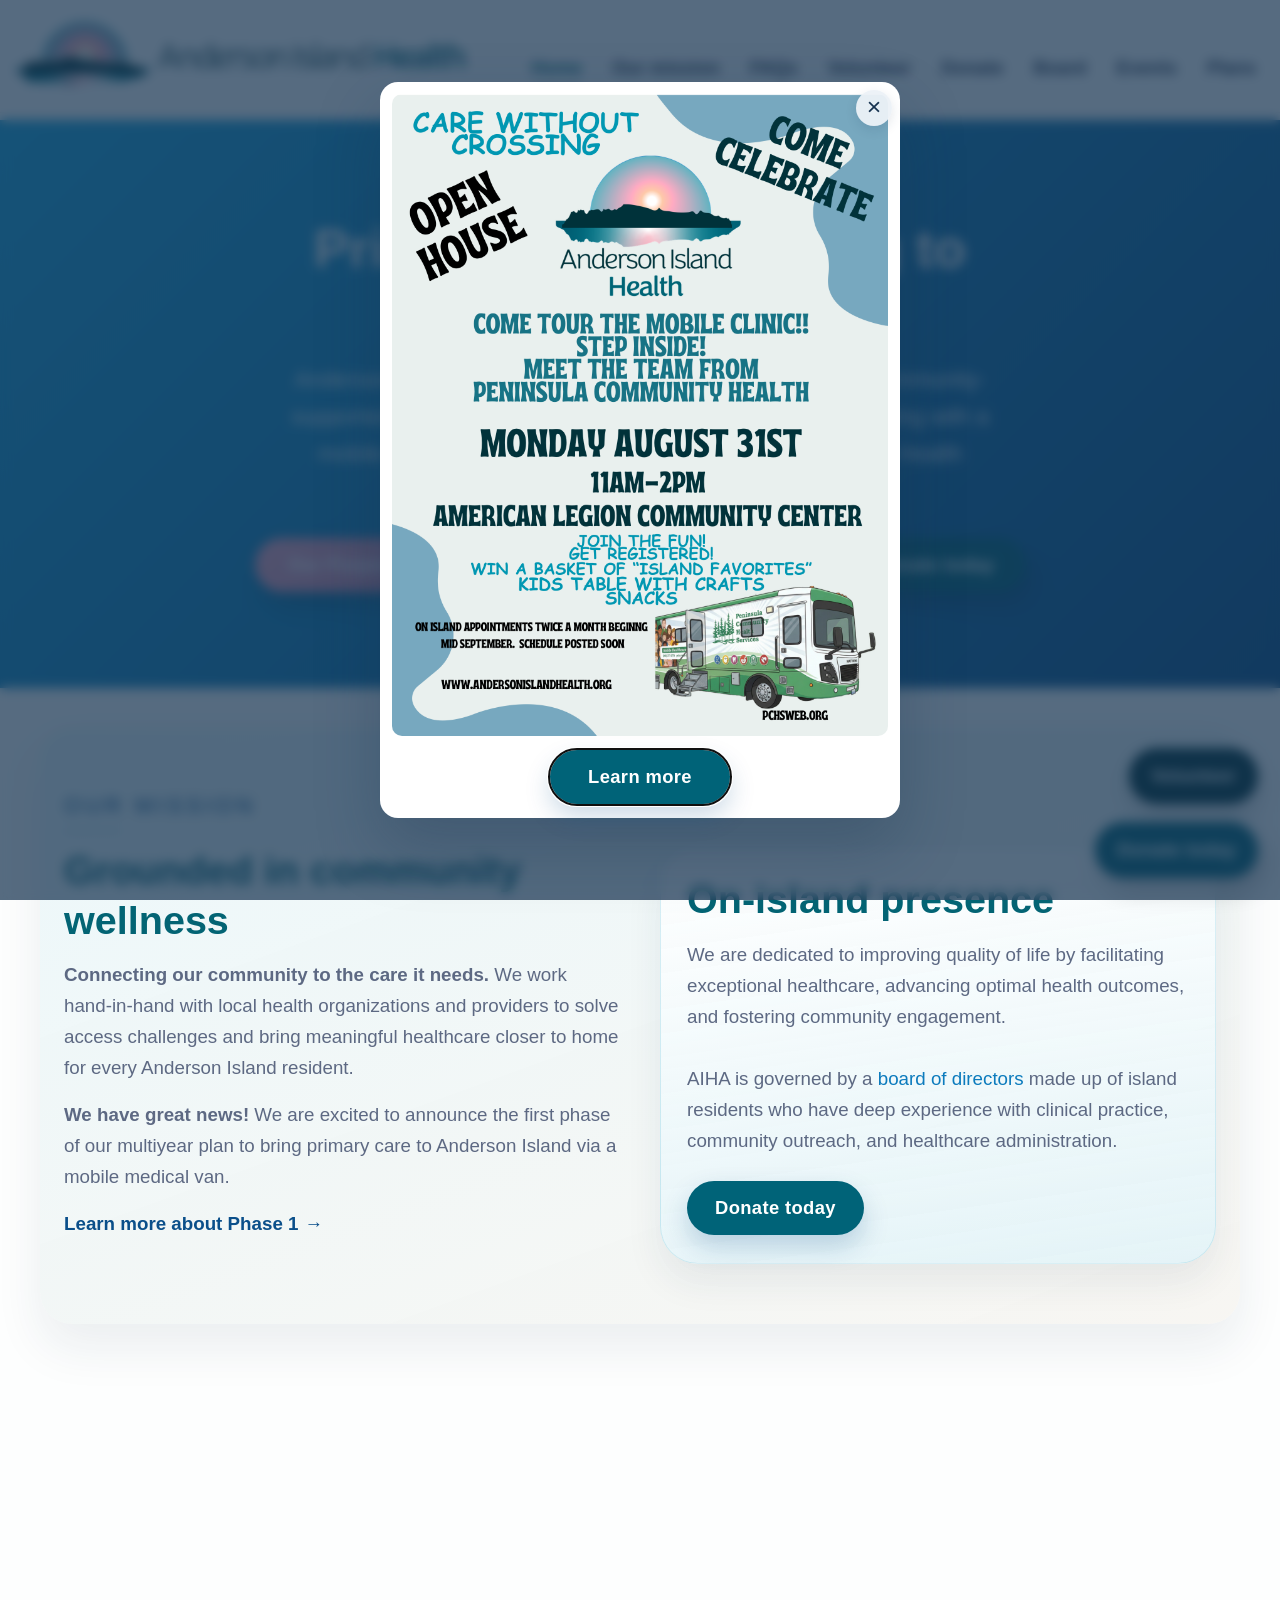
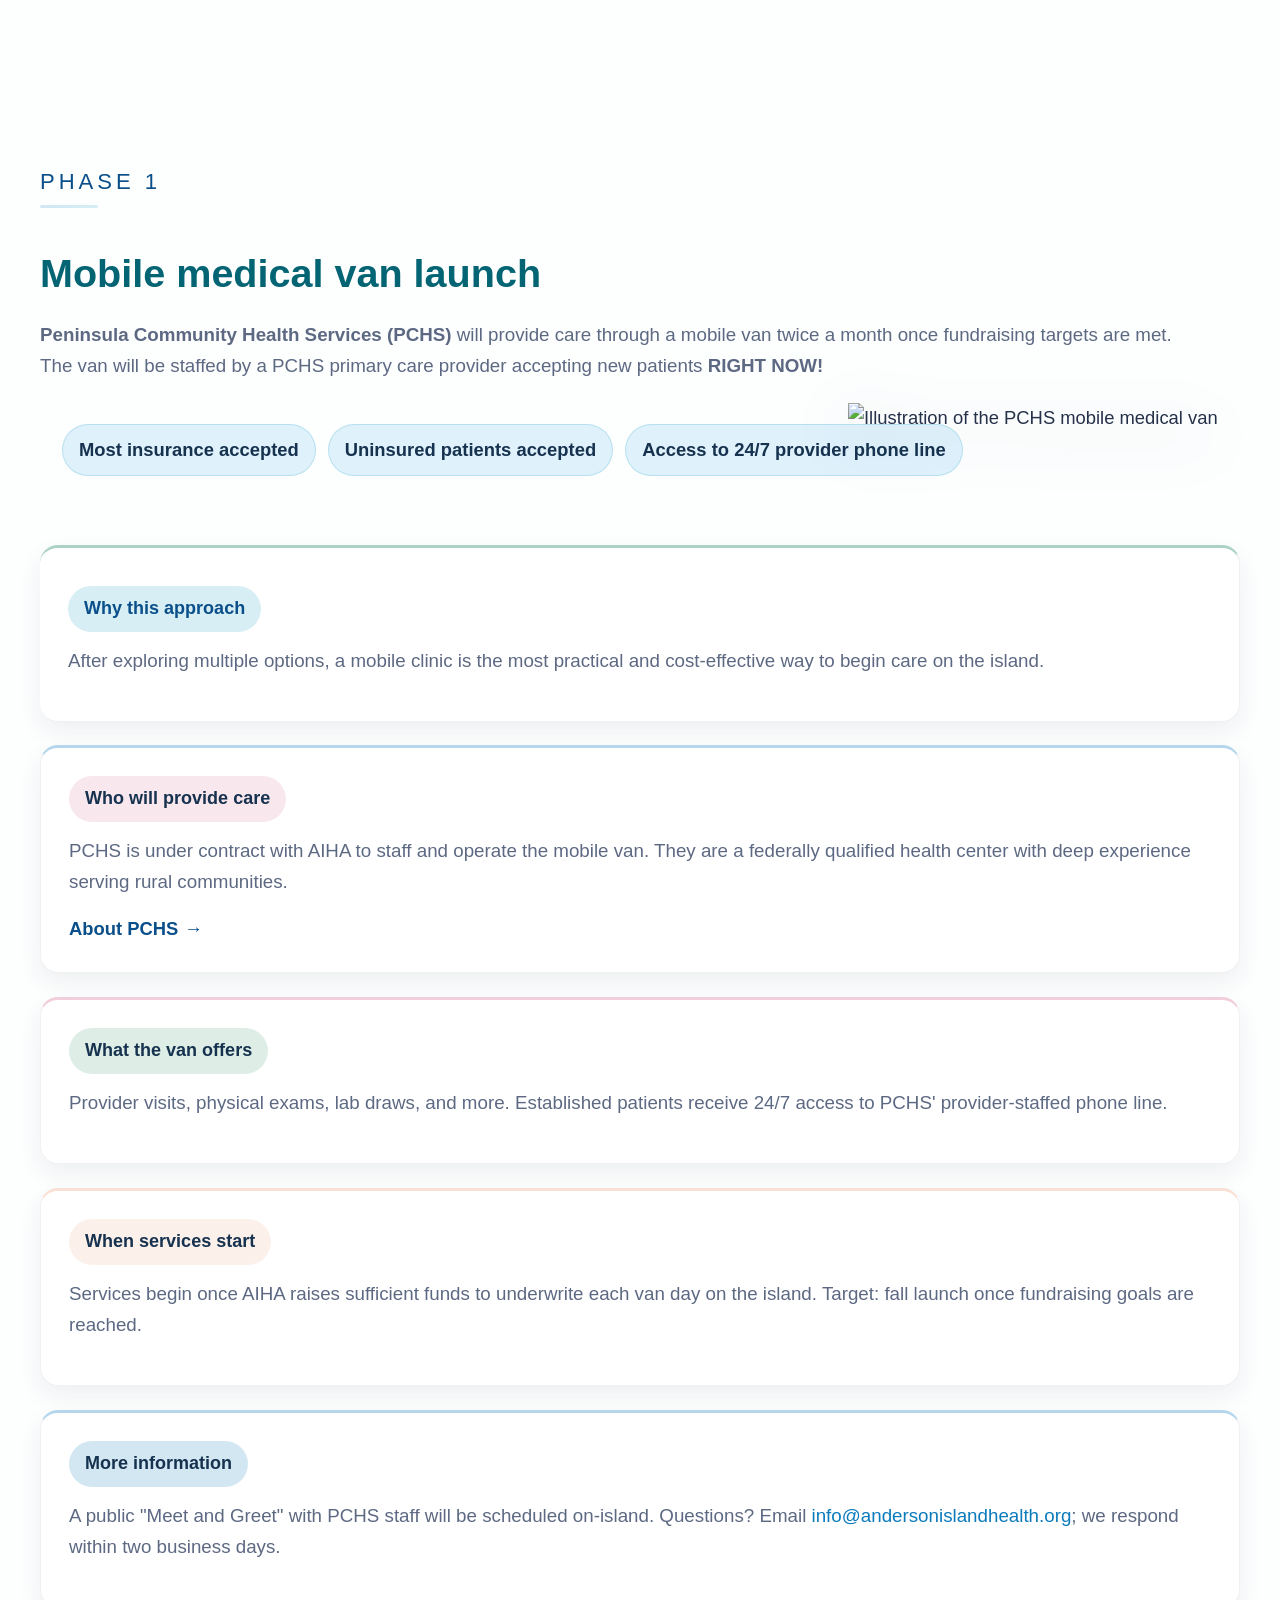
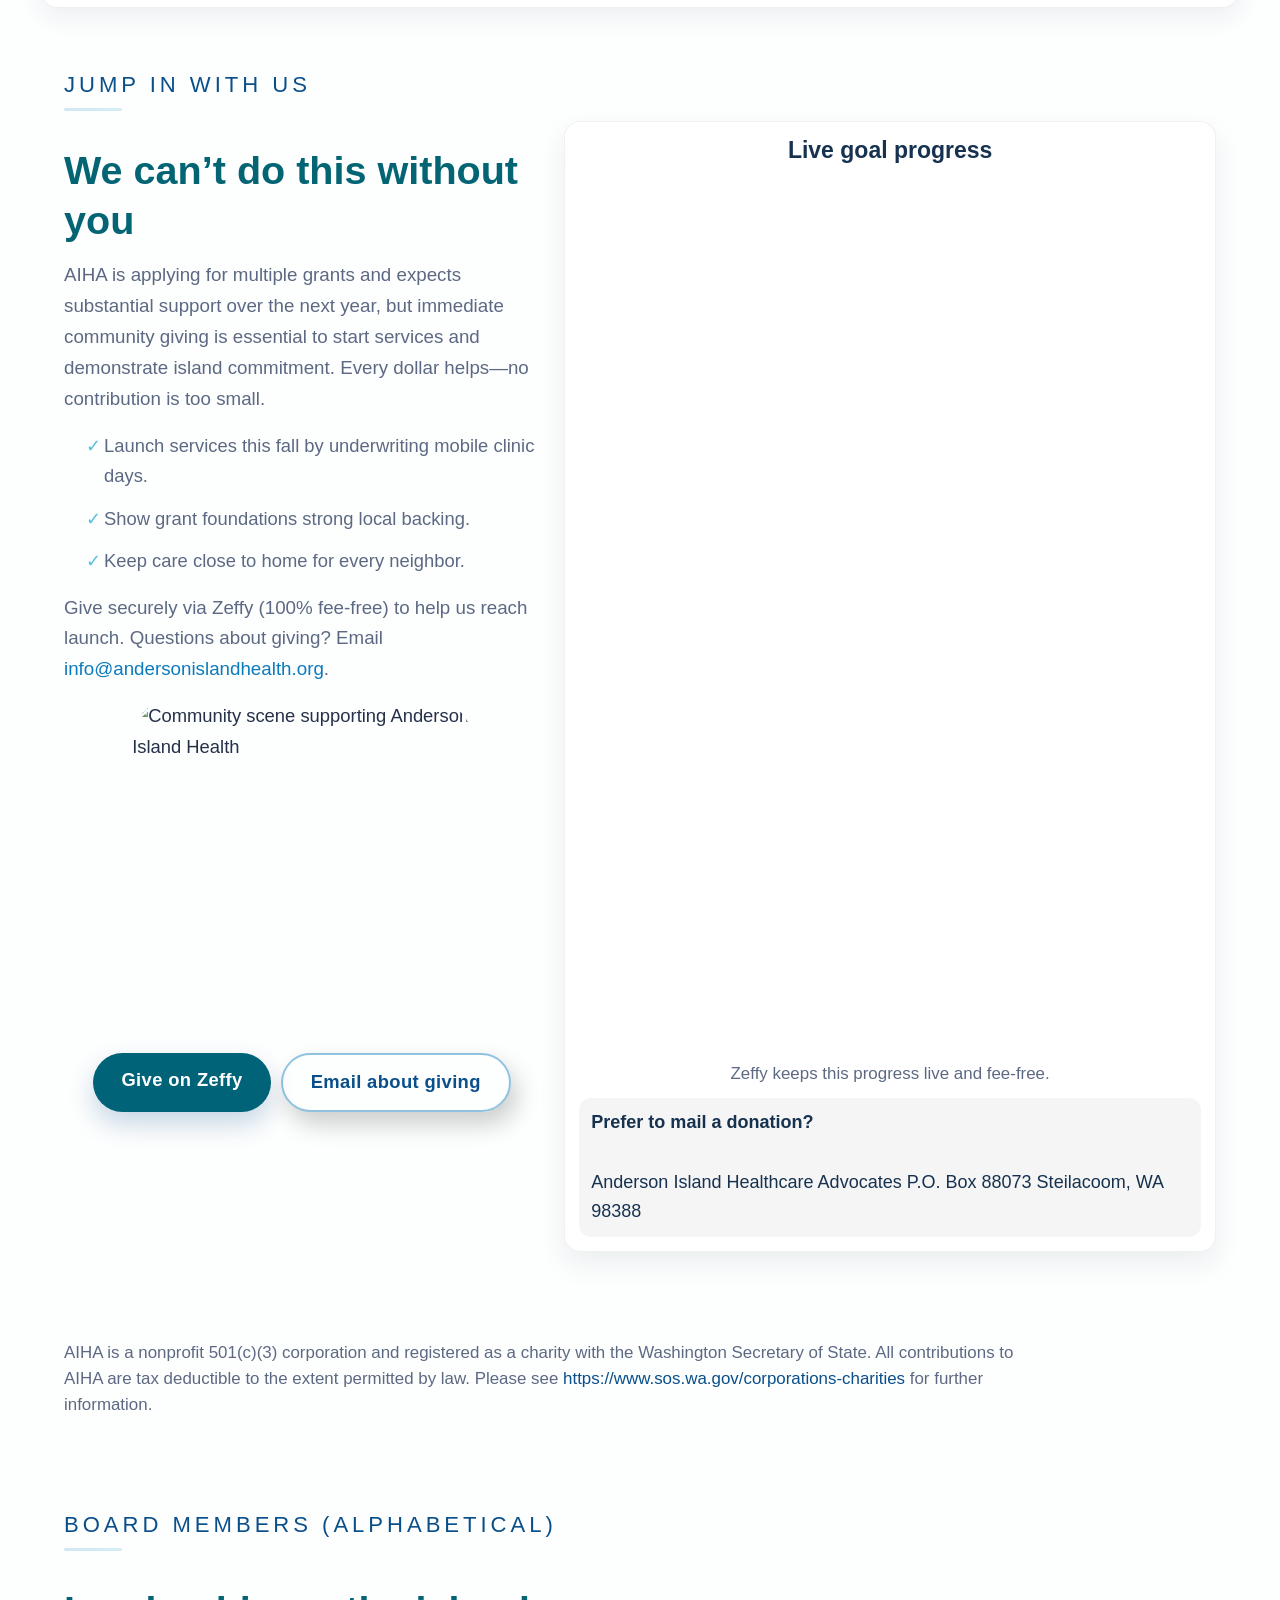
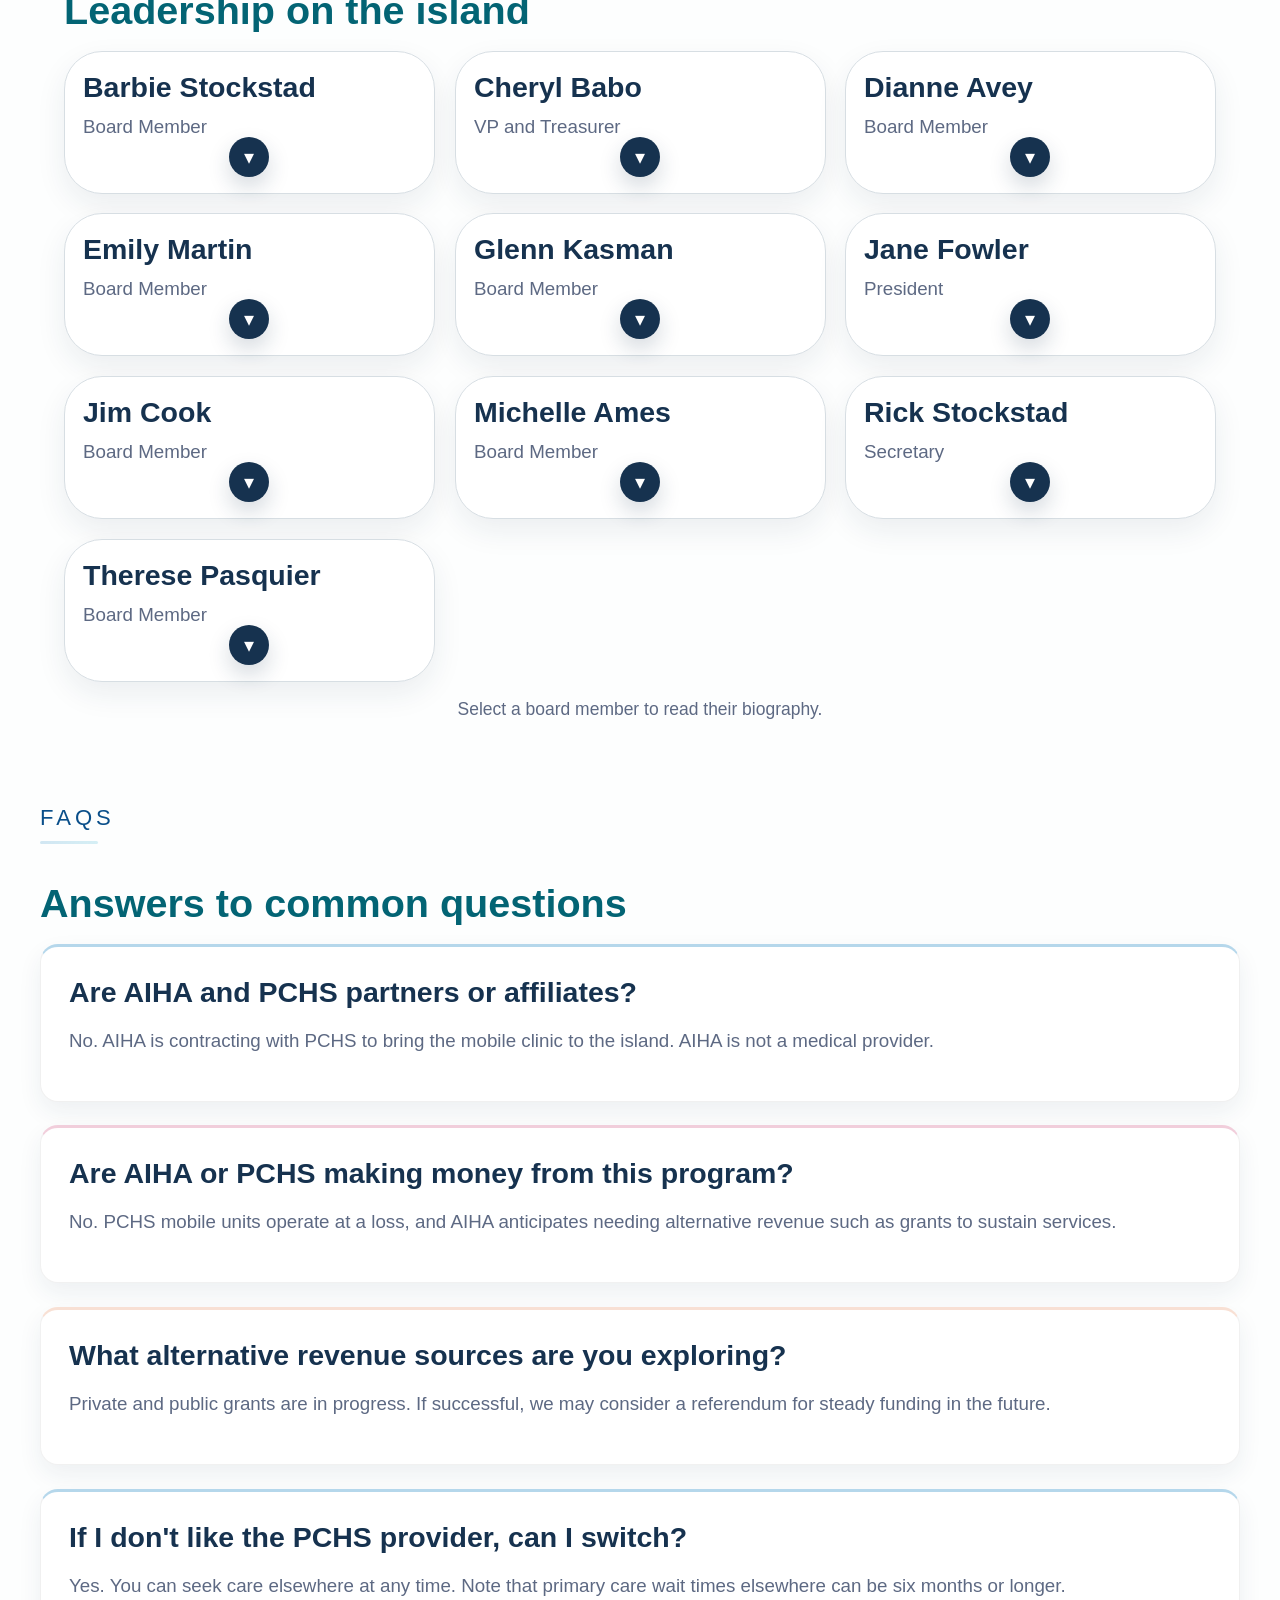
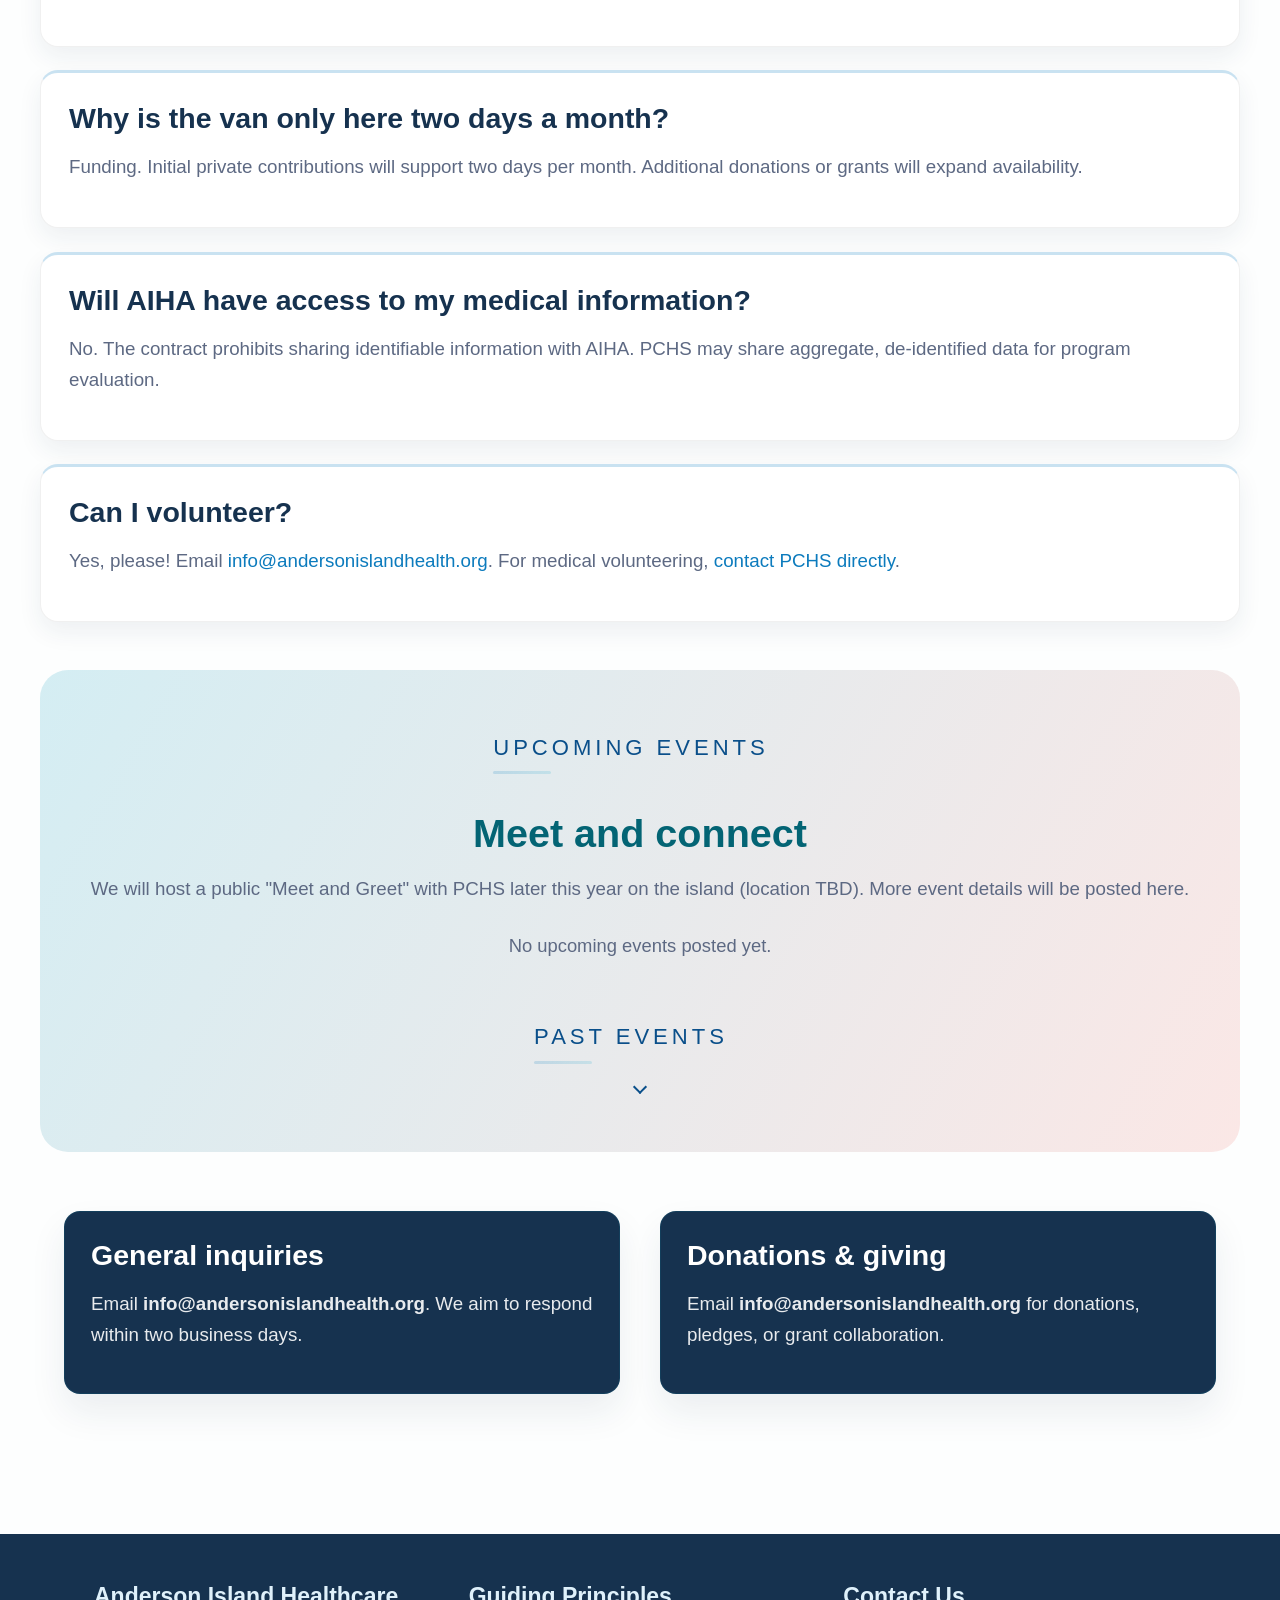
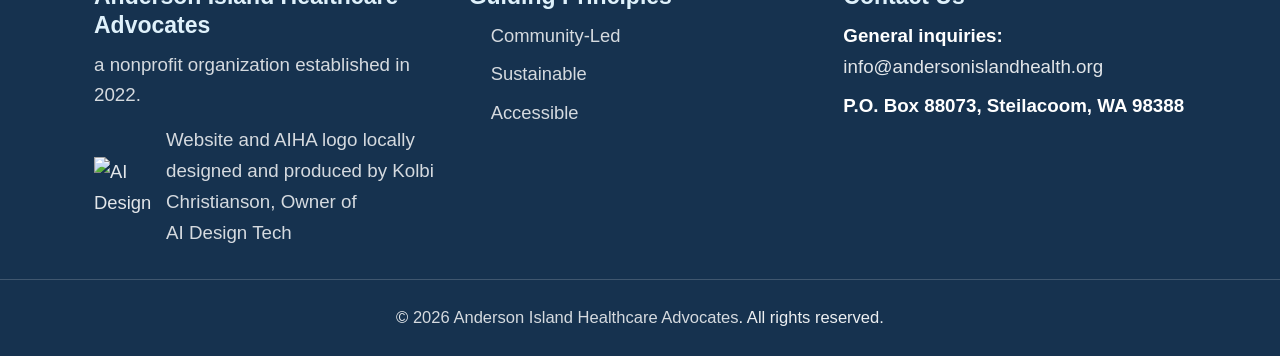
==== commit 7b90f206: "Add Care Without Crossing Open House event and flyer modal Introduces a new event titled "Care Witho" ====
--- a/index.html
+++ b/index.html
@@ -332,6 +332,26 @@
         </div>
     </div>
 
+    <div class="flyer-modal" id="flyer-modal" aria-hidden="true">
+        <div class="flyer-modal-backdrop" data-flyer-close></div>
+        <div class="flyer-modal-dialog" role="dialog" aria-modal="true" aria-labelledby="flyer-modal-title">
+            <button class="flyer-modal-close" type="button" data-flyer-close aria-label="Close event flyer">&times;</button>
+            <h2 id="flyer-modal-title" class="screen-reader-text">Care Without Crossing Open House — Monday August 31st</h2>
+            <div class="flyer-modal-media">
+                <img
+                    src="assets/flyers/event-flyer-august-31.png"
+                    alt="Care Without Crossing Open House flyer: Monday August 31st, 11AM–2PM at the American Legion Community Center. Tour the mobile clinic, meet the Peninsula Community Health team, get registered, kids crafts, snacks, and win a basket of Island Favorites."
+                    width="1582"
+                    height="2048"
+                    decoding="async"
+                >
+            </div>
+            <div class="flyer-modal-actions">
+                <a class="cta-button donate-primary flyer-modal-cta" href="#events" data-flyer-learn-more>Learn more</a>
+            </div>
+        </div>
+    </div>
+
     <footer class="theme-dark">
         <div class="footer-content">
             <div class="footer-section">
--- a/style.css
+++ b/style.css
@@ -2310,3 +2310,144 @@
     transform: translateY(-1px);
     box-shadow: 0 16px 32px rgba(var(--primary-dark-rgb), 0.32);
 }
+
+/* --- Event flyer popup --- */
+.screen-reader-text {
+    border: 0;
+    clip: rect(1px, 1px, 1px, 1px);
+    clip-path: inset(50%);
+    height: 1px;
+    margin: -1px;
+    overflow: hidden;
+    padding: 0;
+    position: absolute;
+    width: 1px;
+    word-wrap: normal !important;
+}
+
+body.flyer-modal-open {
+    overflow: hidden;
+}
+
+.flyer-modal {
+    position: fixed;
+    inset: 0;
+    display: none;
+    align-items: center;
+    justify-content: center;
+    z-index: 4000;
+    padding: 12px;
+    box-sizing: border-box;
+}
+
+.flyer-modal.active {
+    display: flex;
+}
+
+.flyer-modal-backdrop {
+    position: absolute;
+    inset: 0;
+    background: rgba(22, 50, 79, 0.72);
+    backdrop-filter: blur(6px);
+}
+
+.flyer-modal-dialog {
+    position: relative;
+    z-index: 1;
+    display: flex;
+    flex-direction: column;
+    align-items: center;
+    gap: 12px;
+    width: min(100%, 520px);
+    max-height: min(96dvh, 96vh);
+    padding: 12px 12px 14px;
+    border-radius: 18px;
+    background: #ffffff;
+    box-shadow: 0 28px 64px rgba(22, 50, 79, 0.28);
+    box-sizing: border-box;
+}
+
+.flyer-modal-close {
+    position: absolute;
+    top: 8px;
+    right: 8px;
+    z-index: 2;
+    width: 36px;
+    height: 36px;
+    border-radius: 50%;
+    border: none;
+    background: rgba(237, 242, 247, 0.95);
+    color: var(--navy);
+    font-size: 1.35rem;
+    line-height: 1;
+    cursor: pointer;
+    box-shadow: 0 4px 12px rgba(22, 50, 79, 0.12);
+}
+
+.flyer-modal-close:hover,
+.flyer-modal-close:focus-visible {
+    background: #ffffff;
+    outline: 2px solid rgba(var(--primary-rgb), 0.45);
+    outline-offset: 2px;
+}
+
+.flyer-modal-media {
+    flex: 1 1 auto;
+    min-height: 0;
+    width: 100%;
+    display: flex;
+    align-items: center;
+    justify-content: center;
+    overflow: hidden;
+}
+
+.flyer-modal-media img {
+    display: block;
+    width: auto;
+    height: auto;
+    max-width: 100%;
+    max-height: calc(min(96dvh, 96vh) - 96px);
+    object-fit: contain;
+    border-radius: 10px;
+}
+
+.flyer-modal-actions {
+    flex: 0 0 auto;
+    width: 100%;
+    display: flex;
+    justify-content: center;
+    padding-top: 2px;
+}
+
+.flyer-modal-cta {
+    min-width: 180px;
+    text-align: center;
+    text-decoration: none;
+}
+
+.flyer-modal-cta:hover,
+.flyer-modal-cta:focus-visible {
+    text-decoration: none;
+}
+
+@media (max-width: 540px) {
+    .flyer-modal {
+        padding: 8px;
+    }
+
+    .flyer-modal-dialog {
+        width: 100%;
+        padding: 10px 10px 12px;
+        border-radius: 14px;
+    }
+
+    .flyer-modal-media img {
+        max-height: calc(min(96dvh, 96vh) - 88px);
+    }
+}
+
+@media (prefers-reduced-motion: reduce) {
+    .flyer-modal-cta {
+        transition: none;
+    }
+}
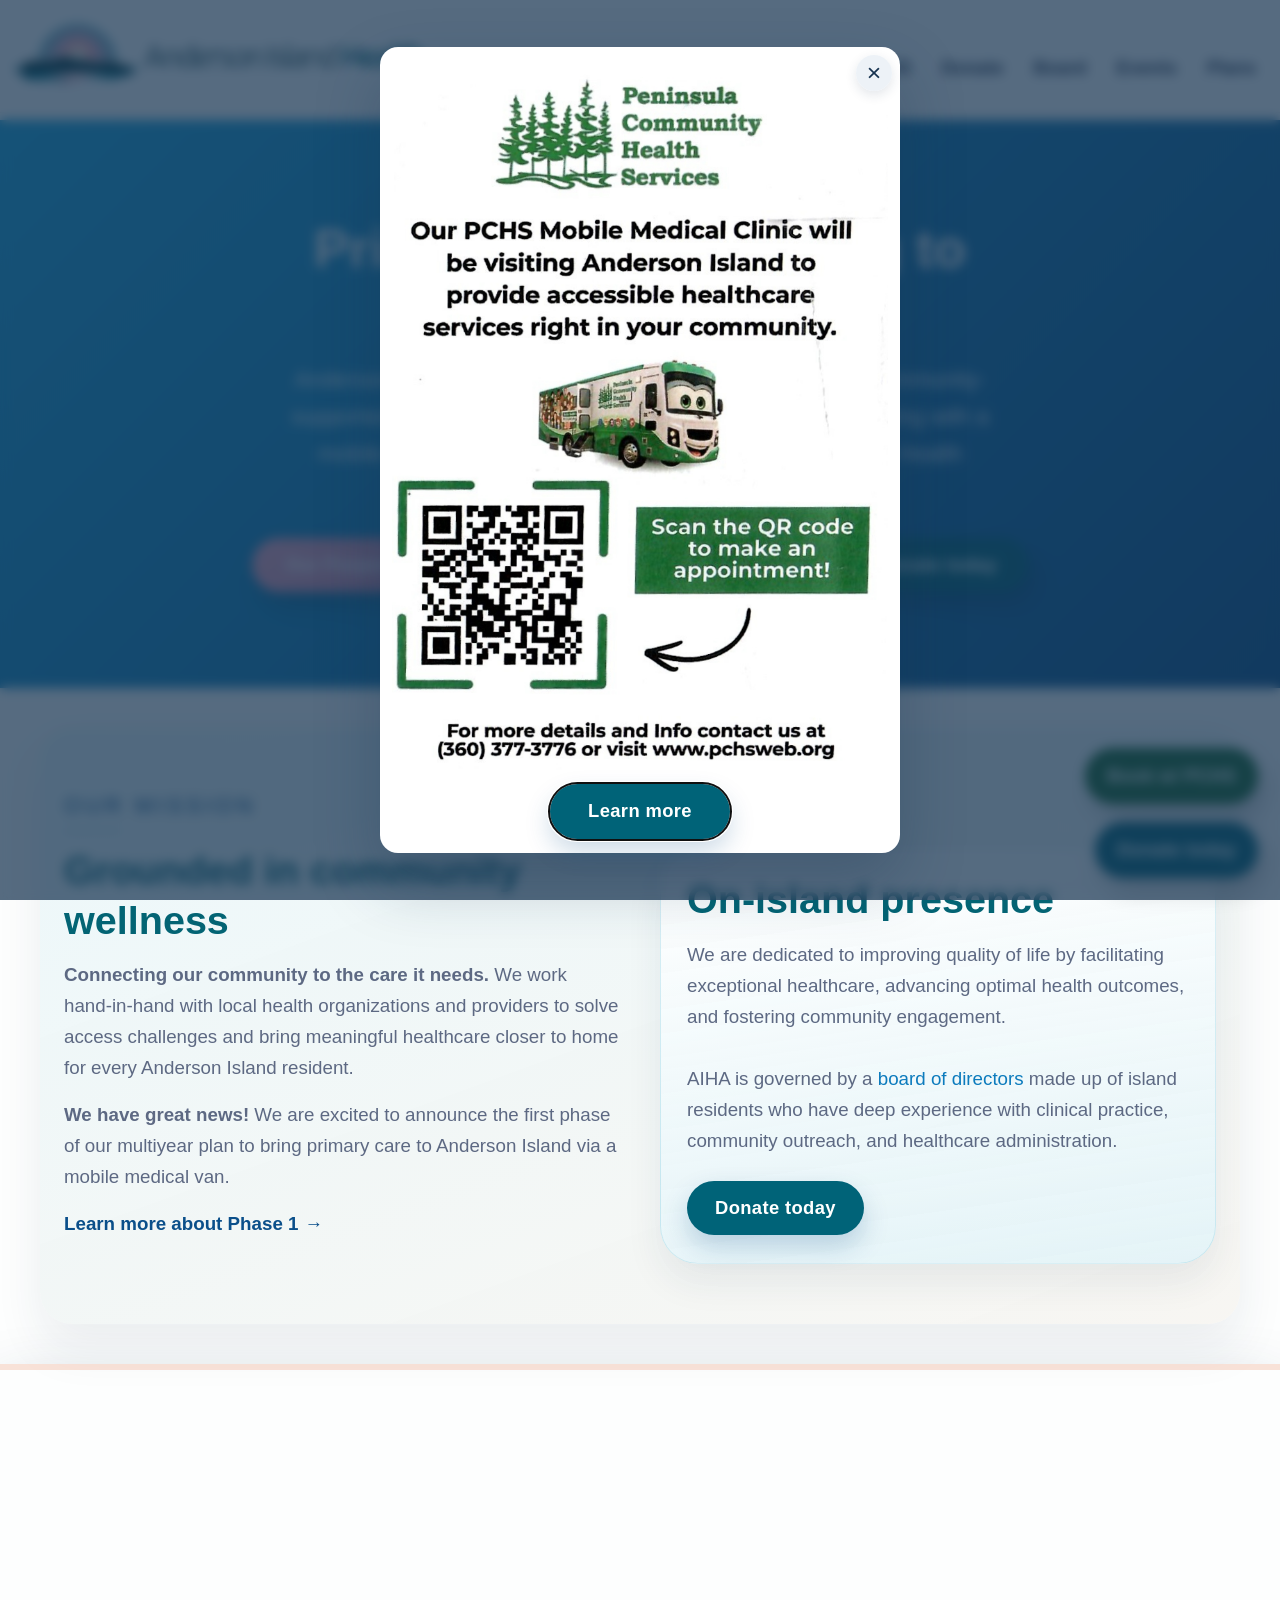
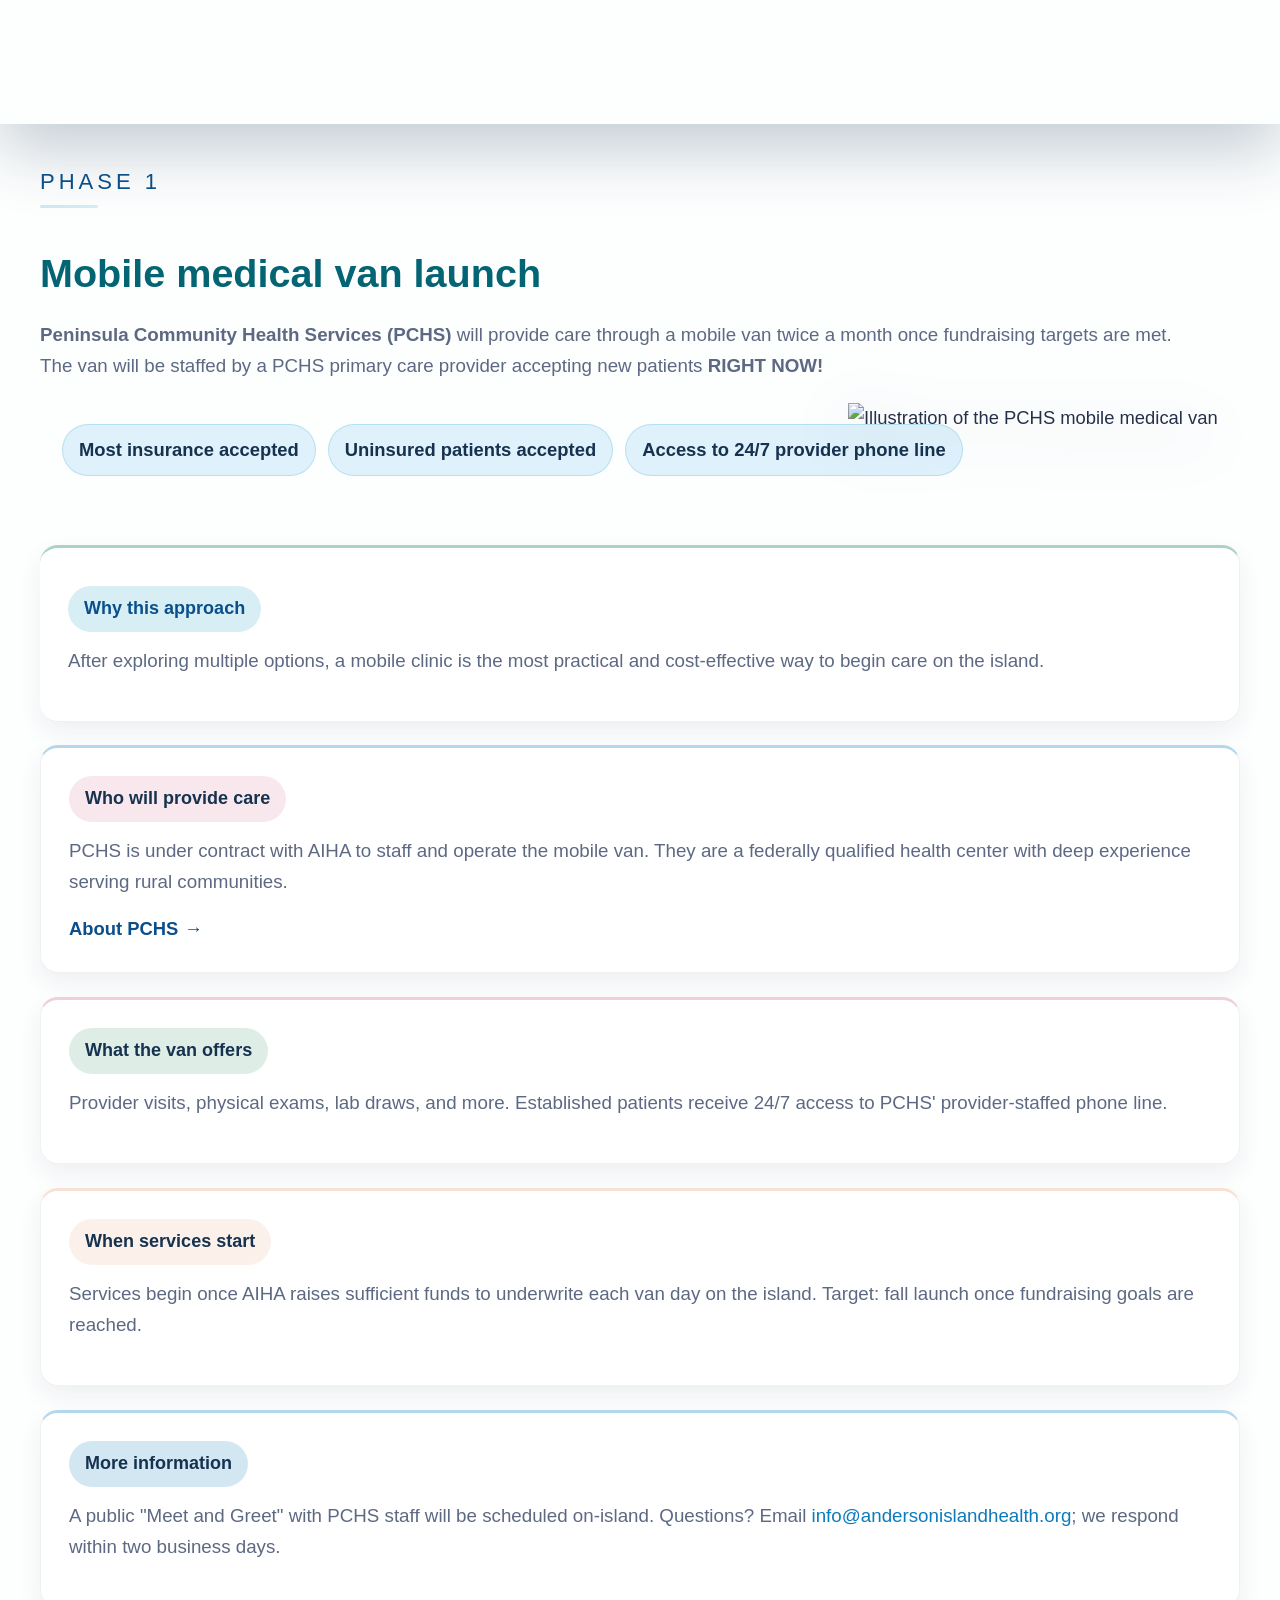
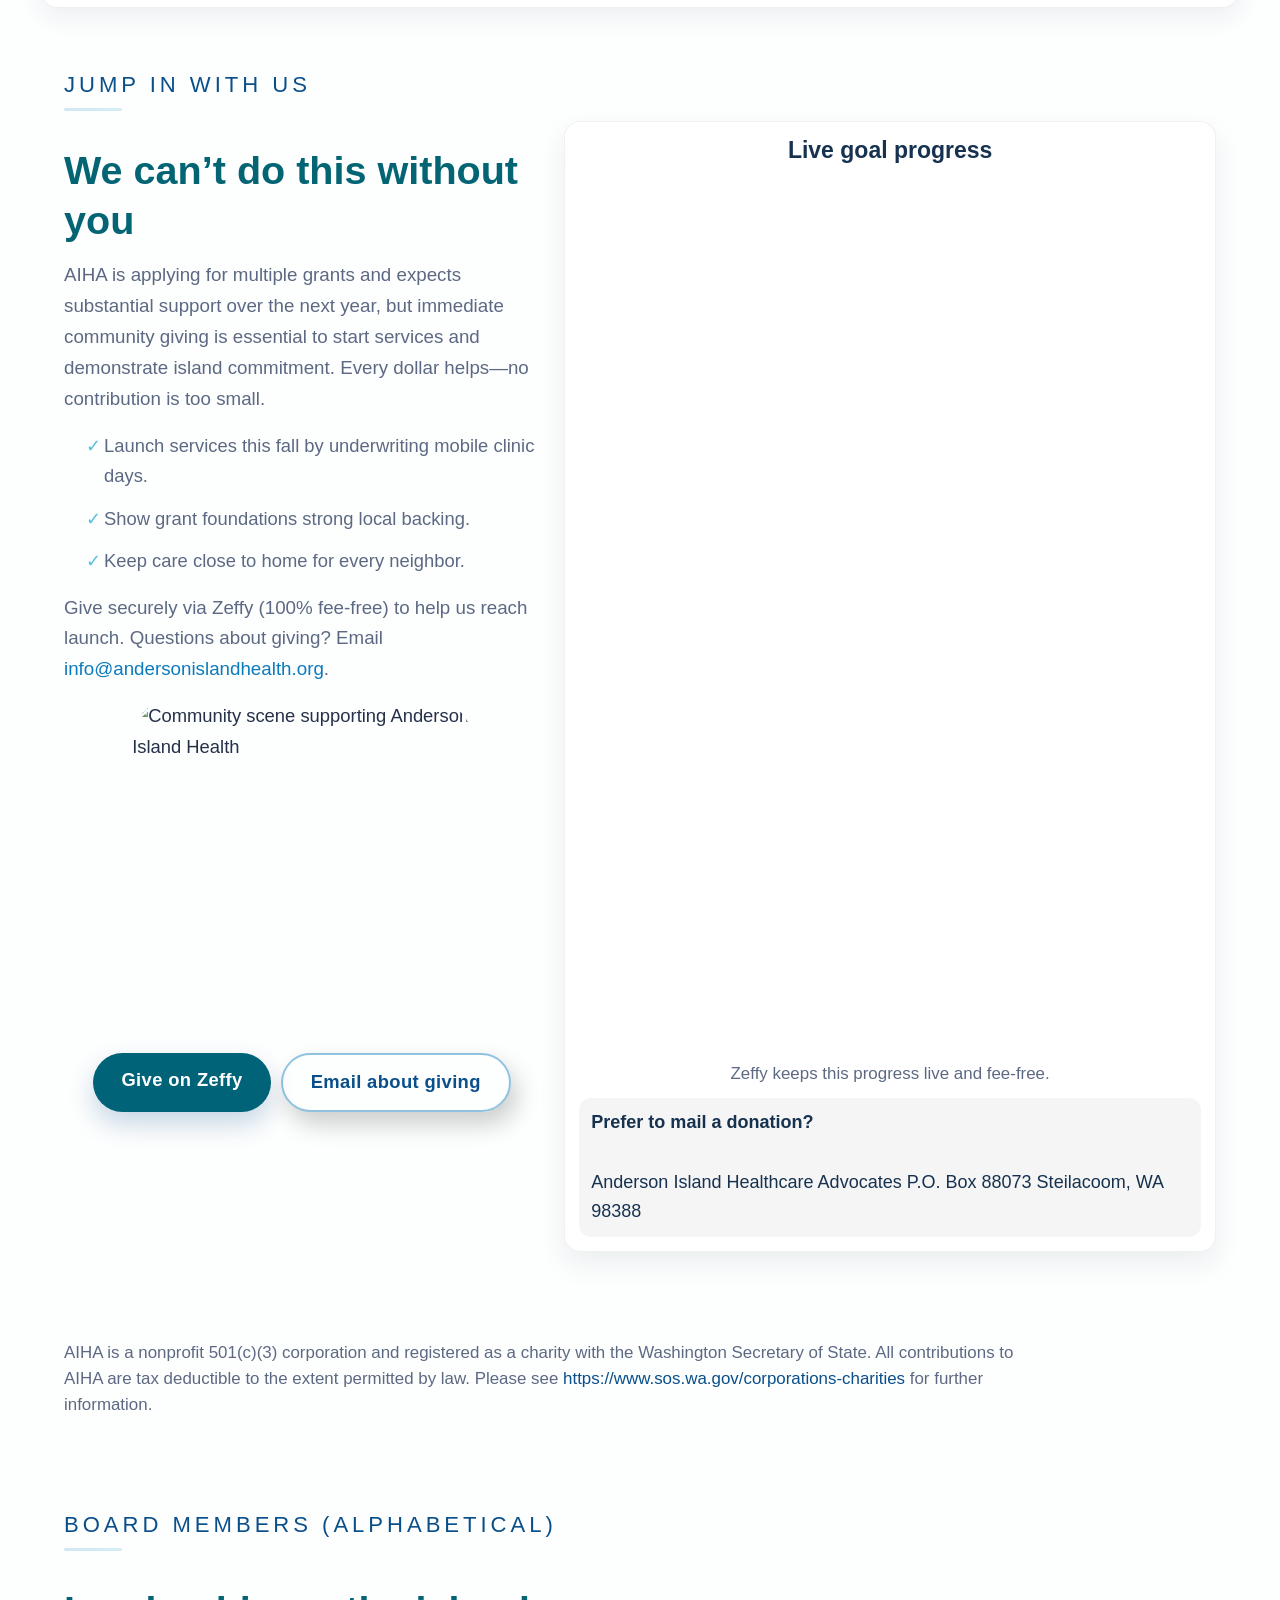
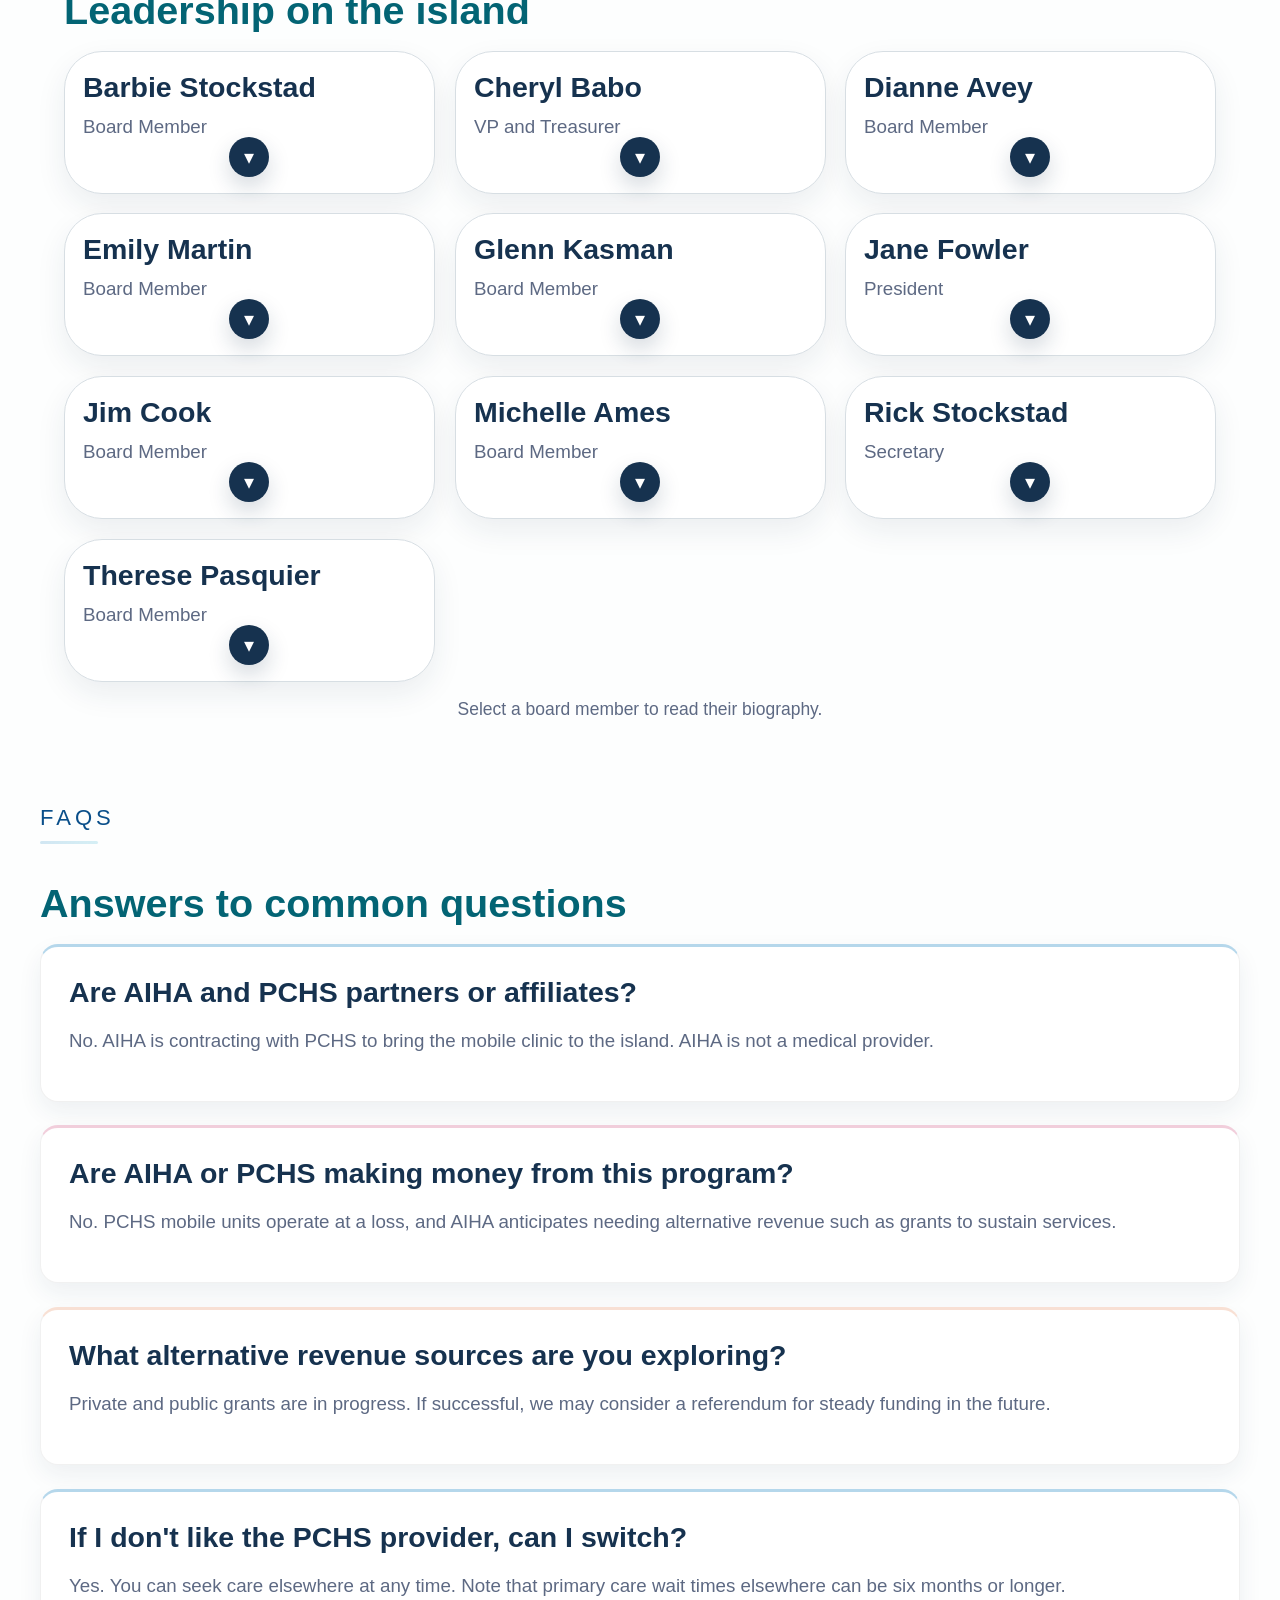
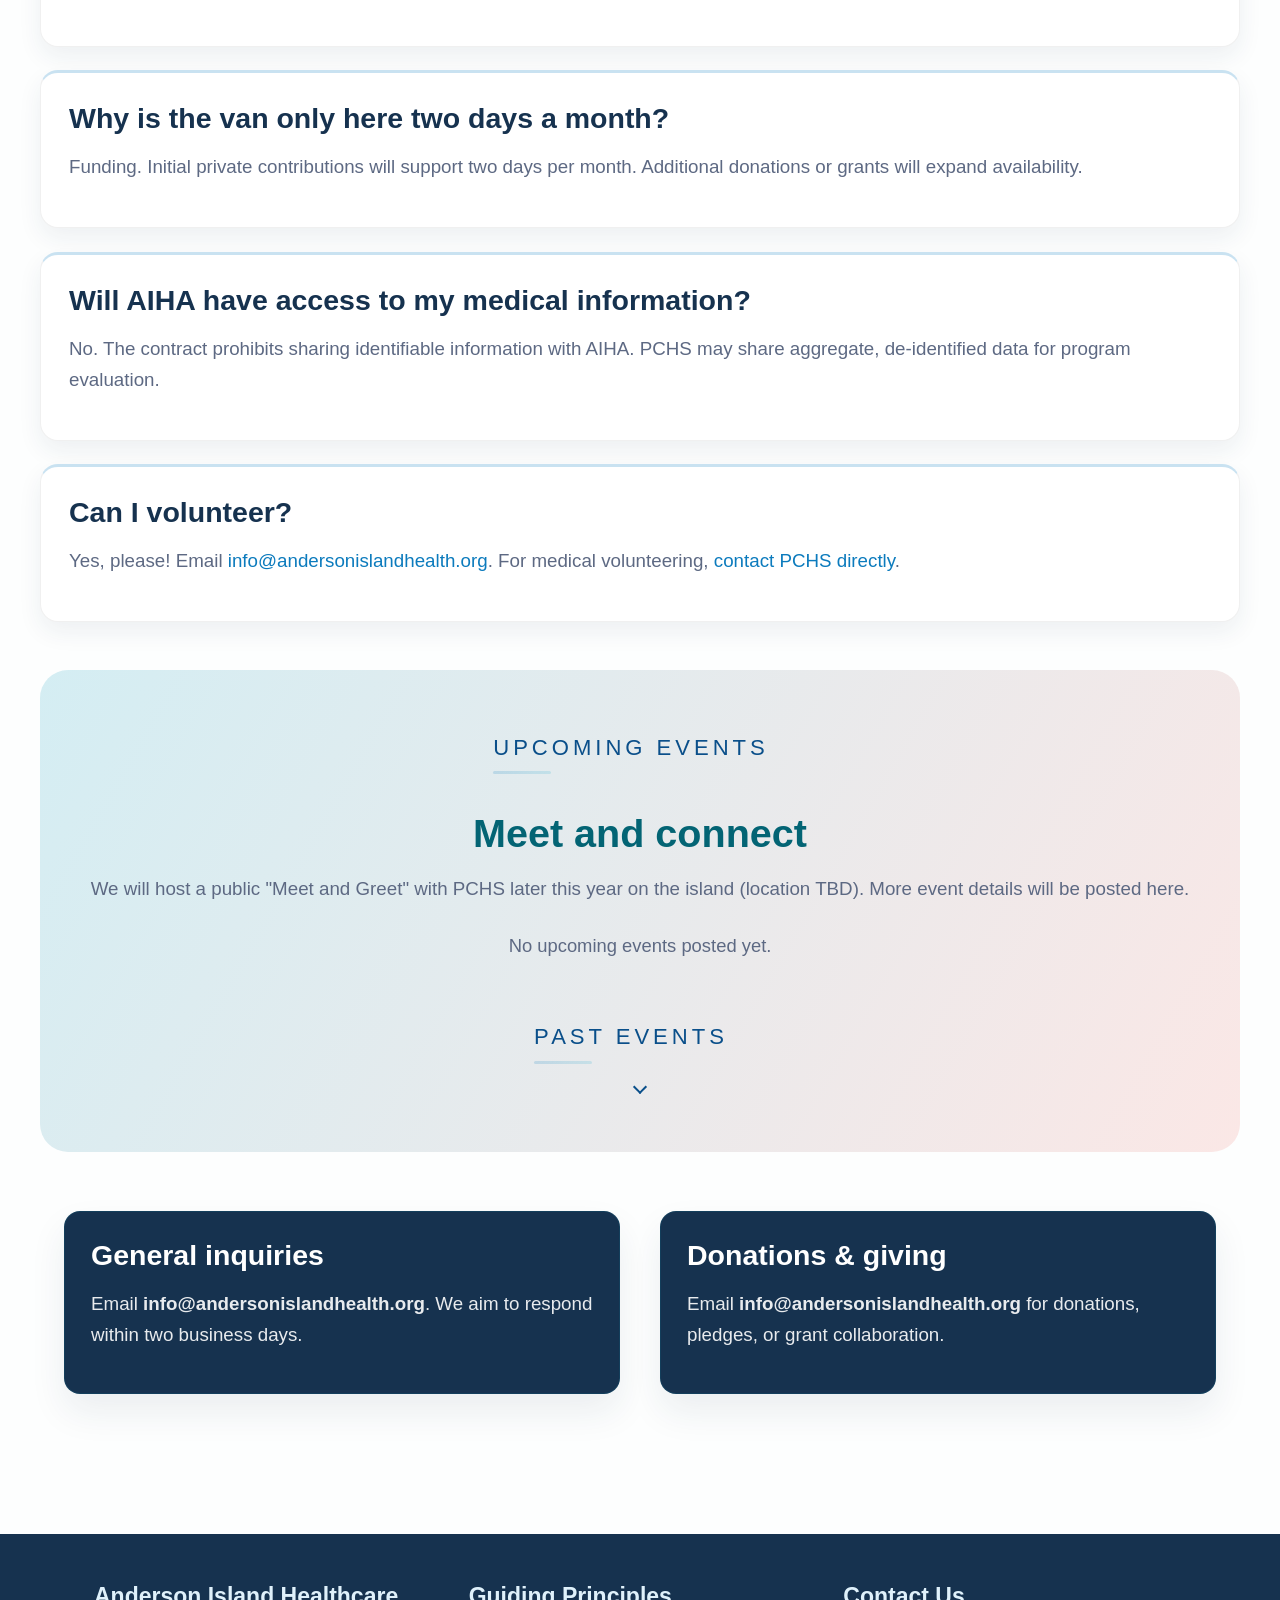
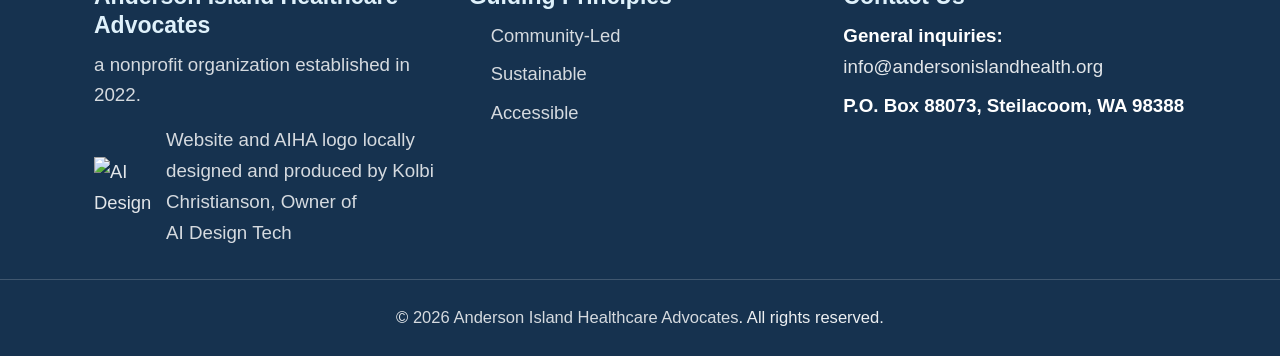
==== commit 1df7476e: "Update volunteer functionality to 'Book w/ PCHS' and enhance UI Replaces the 'Volunteer' button with" ====
--- a/index.html
+++ b/index.html
@@ -107,7 +107,7 @@
                 <div class="hero-actions" data-cms-mount="hero.actions">
                     <a class="cta-button-secondary" href="#mission">Our Purpose</a>
                     <a class="cta-button-outline" href="#faqs">Read FAQs</a>
-                    <a class="cta-button volunteer-trigger volunteer-cta" href="#" aria-label="Volunteer">Volunteer</a>
+                    <a class="cta-button pchs-cta" href="https://pchsweb.jotform.com/260545003472045" target="_blank" rel="noopener noreferrer" aria-label="Book w/ PCHS">Book w/ PCHS</a>
                     <a class="cta-button donate-primary" href="#giving">Donate today</a>
                 </div>
                <!---- <p style="margin-top:18px; color: rgba(255,255,255,0.86);">Anderson Island Healthcare Advocates (AIHA) is a facilitator of health care
@@ -316,38 +316,27 @@
         </section>
 
         <a class="floating-donate donate-primary" href="#giving" data-cms-text="siteMeta.floatingDonateLabel" aria-label="Donate today">Donate today</a>
-        <a class="floating-donate volunteer-trigger" href="#" data-cms-text="siteMeta.floatingVolunteerLabel" aria-label="Volunteer">Volunteer</a>
+        <a class="floating-donate pchs-appointments" href="https://pchsweb.jotform.com/260545003472045" target="_blank" rel="noopener noreferrer" data-cms-text="siteMeta.floatingVolunteerLabel" aria-label="Book w/ PCHS">Book w/ PCHS</a>
+        <!-- TEMP: volunteer modal kept in references/temporarily-disabled-volunteer-and-flyer.html -->
 
     </main>
-
-    <div class="volunteer-modal" aria-hidden="true">
-        <div class="volunteer-backdrop" data-volunteer-close></div>
-        <div class="volunteer-dialog" role="dialog" aria-modal="true" aria-label="Volunteer sign-up">
-            <button class="volunteer-close" type="button" data-volunteer-close aria-label="Close volunteer form">&times;</button>
-            <h3 data-cms-text="volunteerModal.heading">Volunteer with AIHA</h3>
-            <p data-cms-text="volunteerModal.intro">Share your contact info and tell us how you’d like to help.</p>
-            <div class="volunteer-embed">
-                <iframe data-cms-iframe-src="volunteerModal.formUrl" src="https://forms.gle/Mp36wZS8MKAF8osj6?embedded=true" title="Volunteer form" allowfullscreen></iframe>
-            </div>
-        </div>
-    </div>
 
     <div class="flyer-modal" id="flyer-modal" aria-hidden="true">
         <div class="flyer-modal-backdrop" data-flyer-close></div>
         <div class="flyer-modal-dialog" role="dialog" aria-modal="true" aria-labelledby="flyer-modal-title">
             <button class="flyer-modal-close" type="button" data-flyer-close aria-label="Close event flyer">&times;</button>
-            <h2 id="flyer-modal-title" class="screen-reader-text">Care Without Crossing Open House — Monday August 31st</h2>
+            <h2 id="flyer-modal-title" class="screen-reader-text">Register for PCHS appointments — QR code flyer</h2>
             <div class="flyer-modal-media">
                 <img
-                    src="assets/flyers/event-flyer-august-31.png"
-                    alt="Care Without Crossing Open House flyer: Monday August 31st, 11AM–2PM at the American Legion Community Center. Tour the mobile clinic, meet the Peninsula Community Health team, get registered, kids crafts, snacks, and win a basket of Island Favorites."
-                    width="1582"
+                    src="assets/flyers/event-flyer-sept-2026.png"
+                    alt="Peninsula Community Health Services flyer: PCHS mobile medical clinic visiting Anderson Island. Scan the QR code to make an appointment, or call (360) 377-3776 / visit pchsweb.org."
+                    width="1428"
                     height="2048"
                     decoding="async"
                 >
             </div>
             <div class="flyer-modal-actions">
-                <a class="cta-button donate-primary flyer-modal-cta" href="#events" data-flyer-learn-more>Learn more</a>
+                <a class="cta-button donate-primary flyer-modal-cta" href="#plans" data-flyer-learn-more>Learn more</a>
             </div>
         </div>
     </div>
--- a/style.css
+++ b/style.css
@@ -7,6 +7,9 @@
     --primary-teal: #036474;
     --dark-teal: #00323a;
     --donate-teal: #006378;
+    --pchs-green: #186830;
+    --pchs-green-dark: #124f24;
+    --pchs-green-rgb: 24, 104, 48;
     --accent-coral: #f5a8c1;
     --sunrise-coral: #e19ab5;
     --sunrise-coral-rgb: 225, 154, 181;
@@ -1261,6 +1264,20 @@
     border: none;
 }
 
+.floating-donate.pchs-appointments {
+    bottom: 96px;
+    background: var(--pchs-green) !important;
+    border: none !important;
+    color: #ffffff !important;
+}
+
+.floating-donate.pchs-appointments:hover,
+.floating-donate.pchs-appointments:focus-visible {
+    background: var(--pchs-green-dark) !important;
+    color: #ffffff !important;
+    text-decoration: none !important;
+}
+
 .floating-donate.donate-primary {
     background: var(--donate-teal) !important;
     border: none !important;
@@ -1287,6 +1304,20 @@
 
 .volunteer-cta:hover {
     background: var(--dark-teal) !important;
+    color: #ffffff !important;
+    text-decoration: none !important;
+}
+
+.pchs-cta {
+    background: var(--pchs-green) !important;
+    border: none !important;
+    color: #ffffff !important;
+    box-shadow: 0 10px 24px rgba(var(--pchs-green-rgb), 0.28);
+}
+
+.pchs-cta:hover,
+.pchs-cta:focus-visible {
+    background: var(--pchs-green-dark) !important;
     color: #ffffff !important;
     text-decoration: none !important;
 }
@@ -1334,9 +1365,11 @@
 .cta-button-outline:hover,
 .cta-button.donate-primary:hover,
 .cta-button.volunteer-trigger:hover,
+.cta-button.pchs-cta:hover,
 .floating-donate:hover,
 .floating-donate.donate-primary:hover,
-.floating-donate.volunteer-trigger:hover {
+.floating-donate.volunteer-trigger:hover,
+.floating-donate.pchs-appointments:hover {
     box-shadow: var(--cta-shadow), inset 0 0 0 999px var(--cta-hover-overlay);
     color: #ffffff !important;
     transform: translateY(-2px);
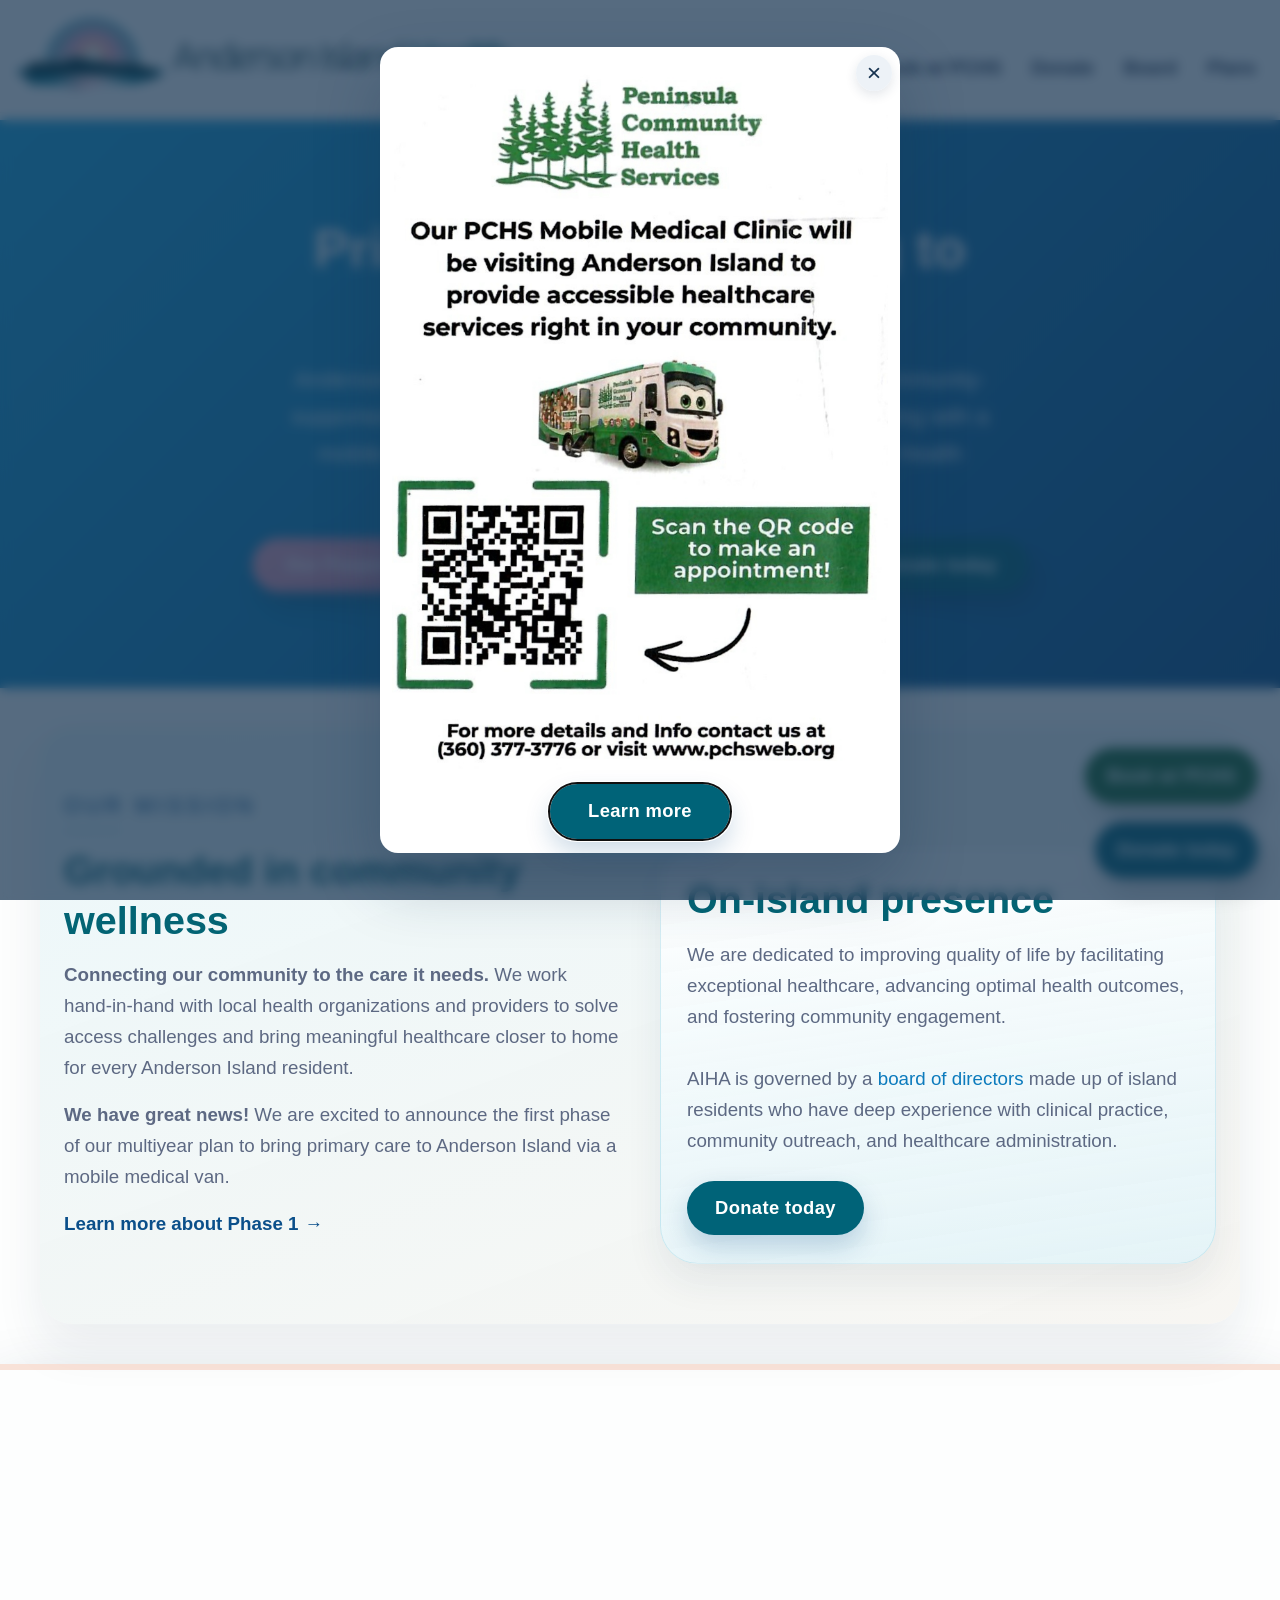
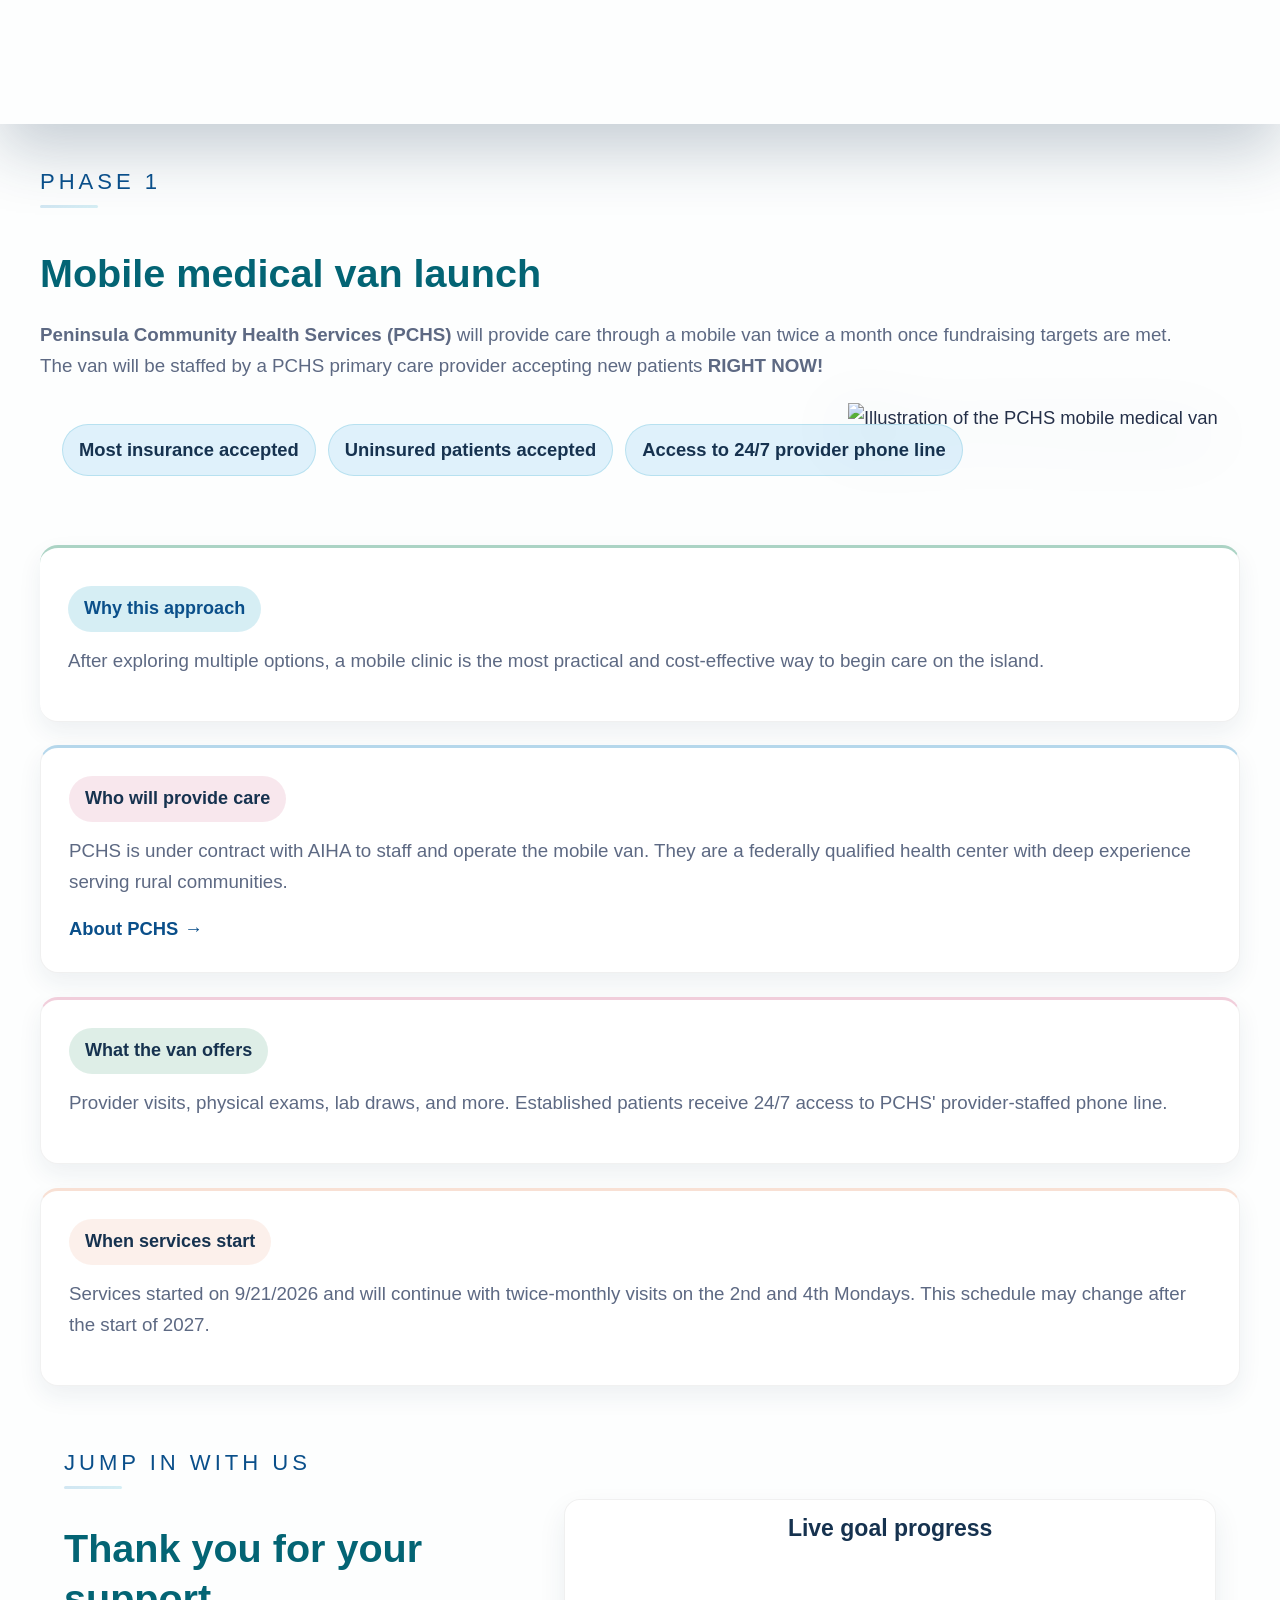
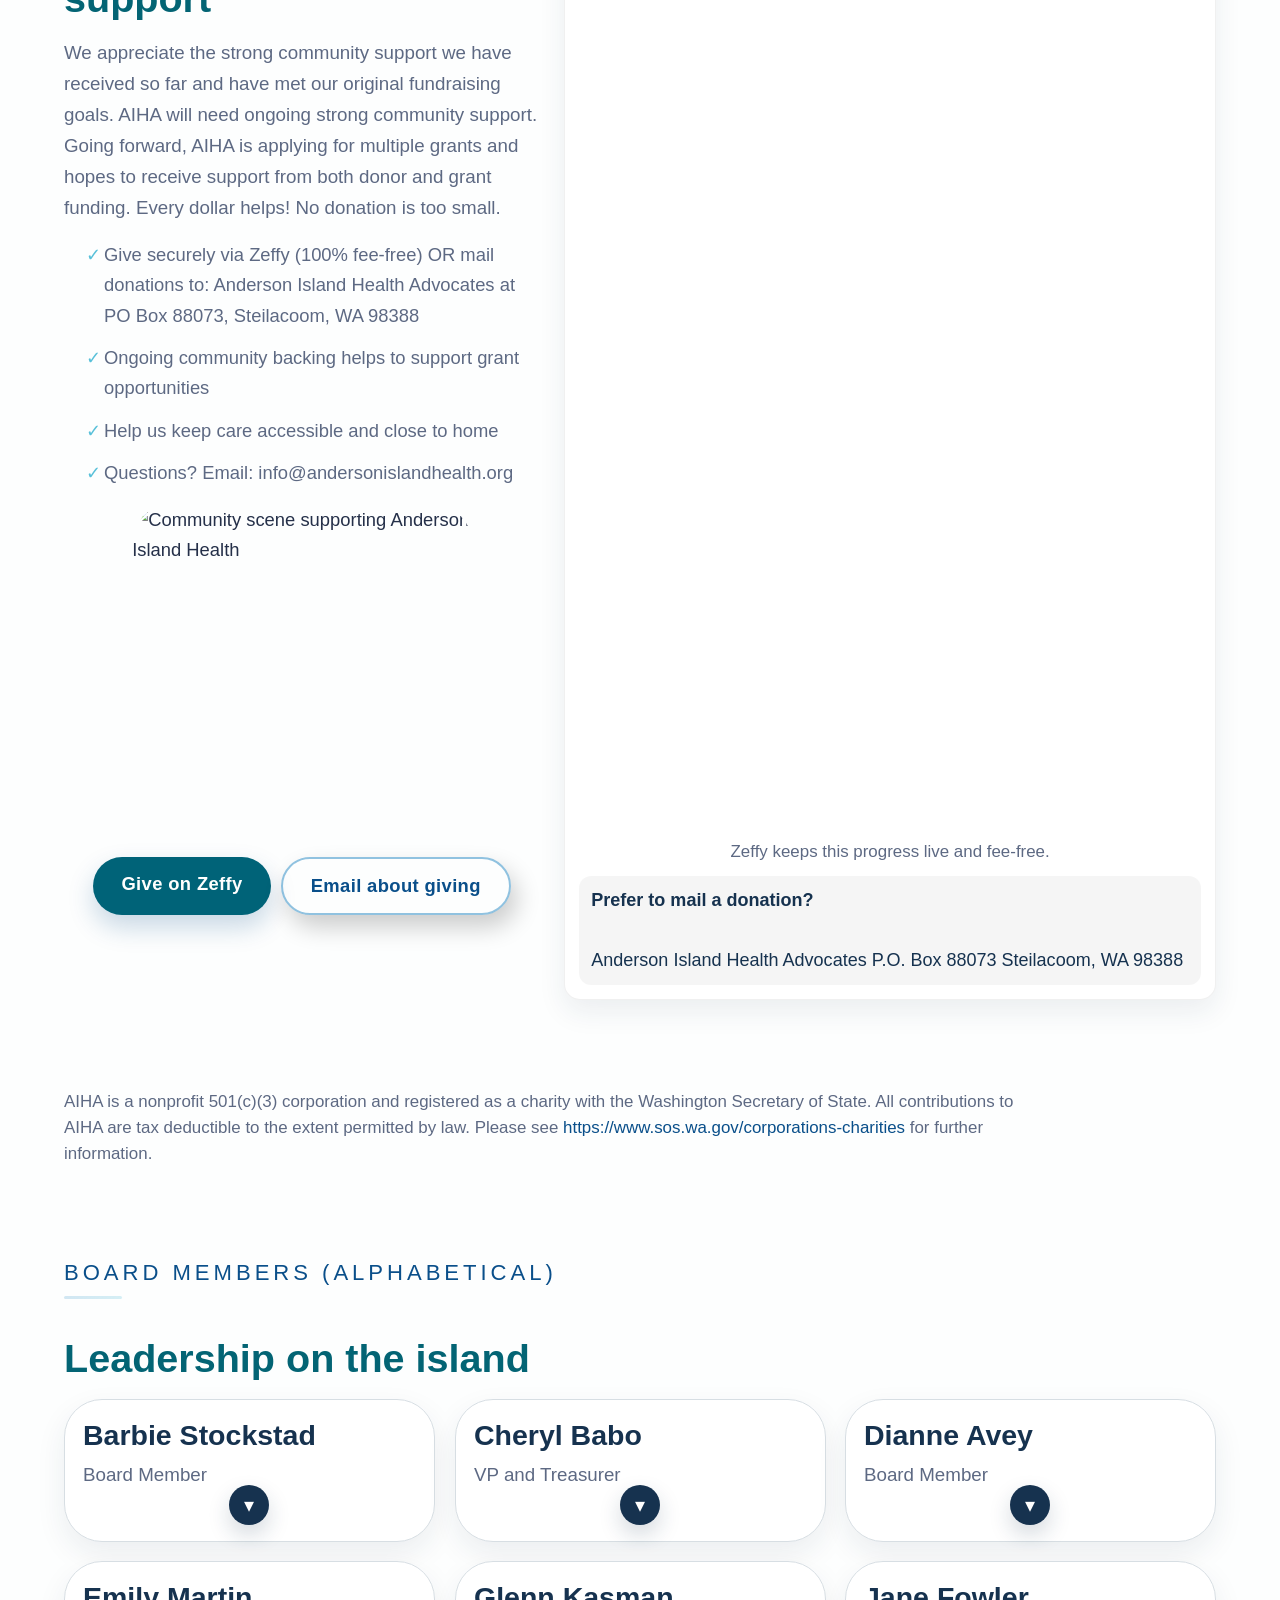
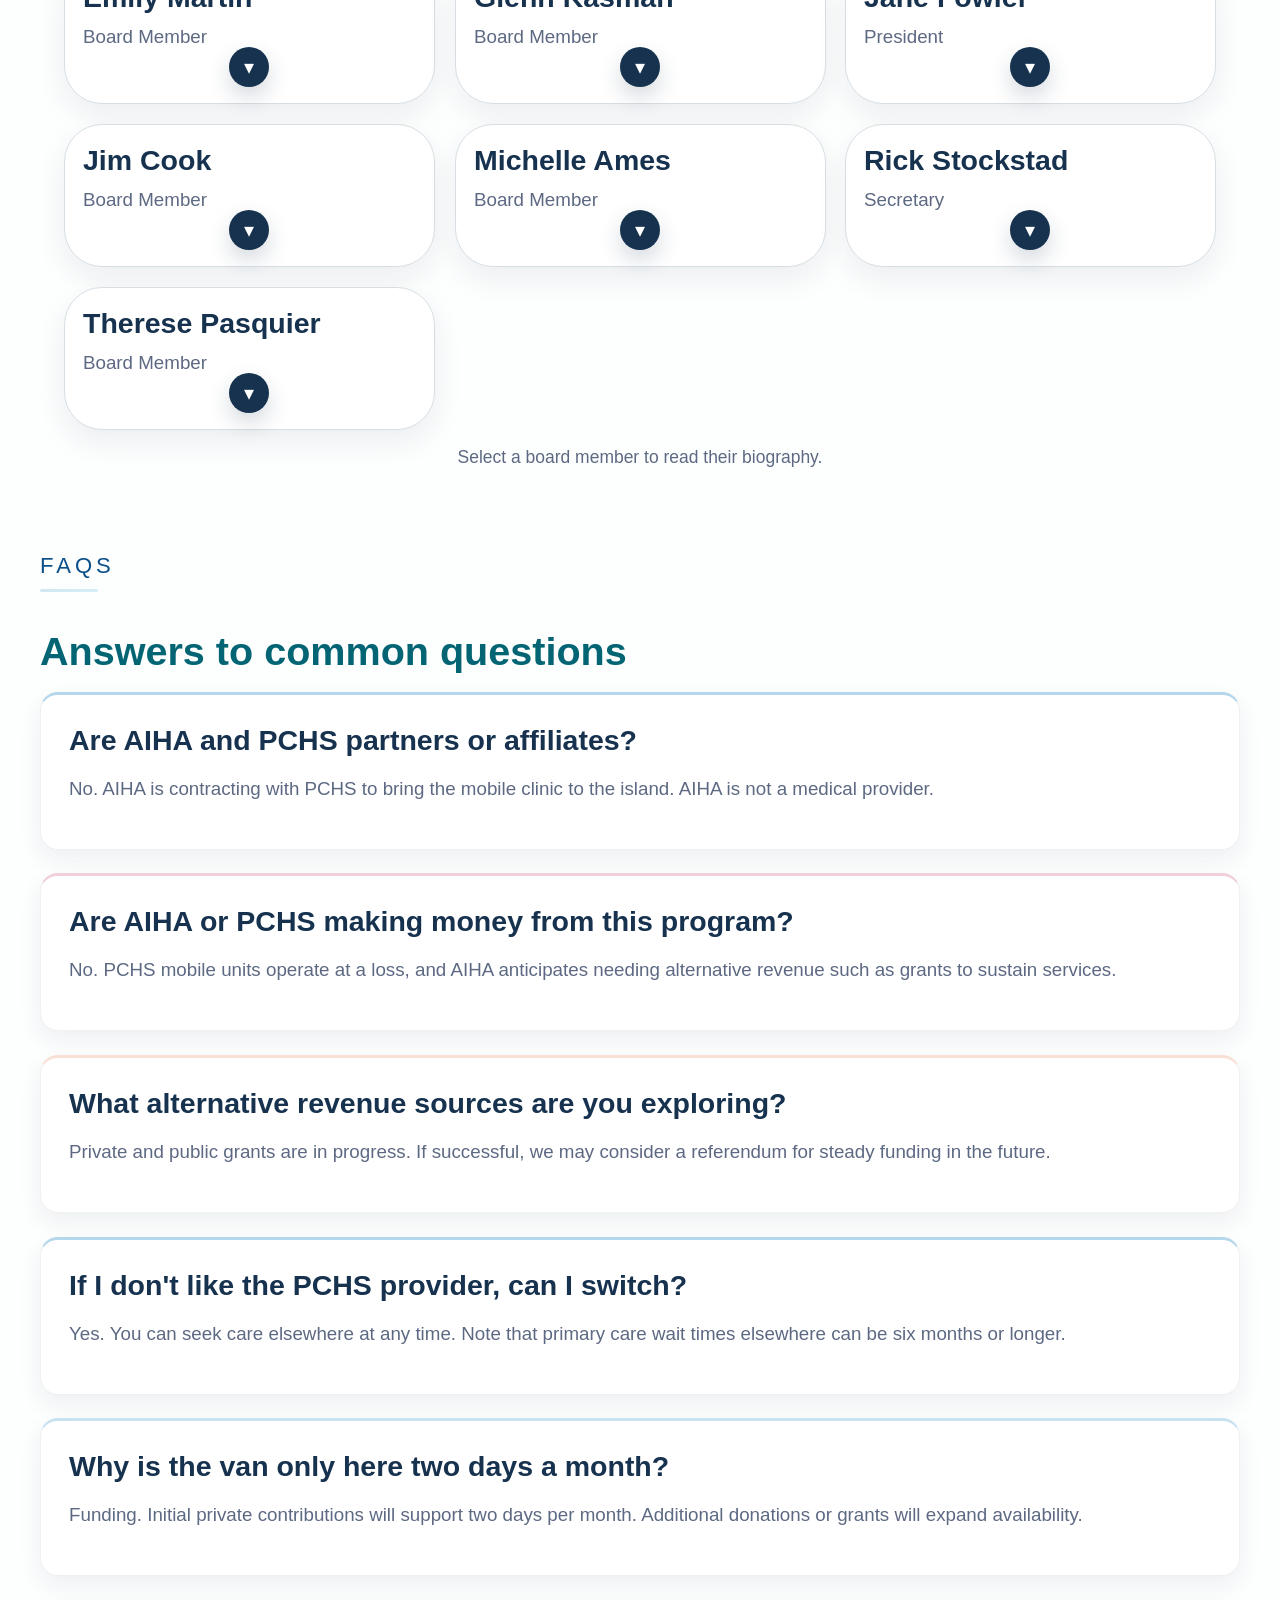
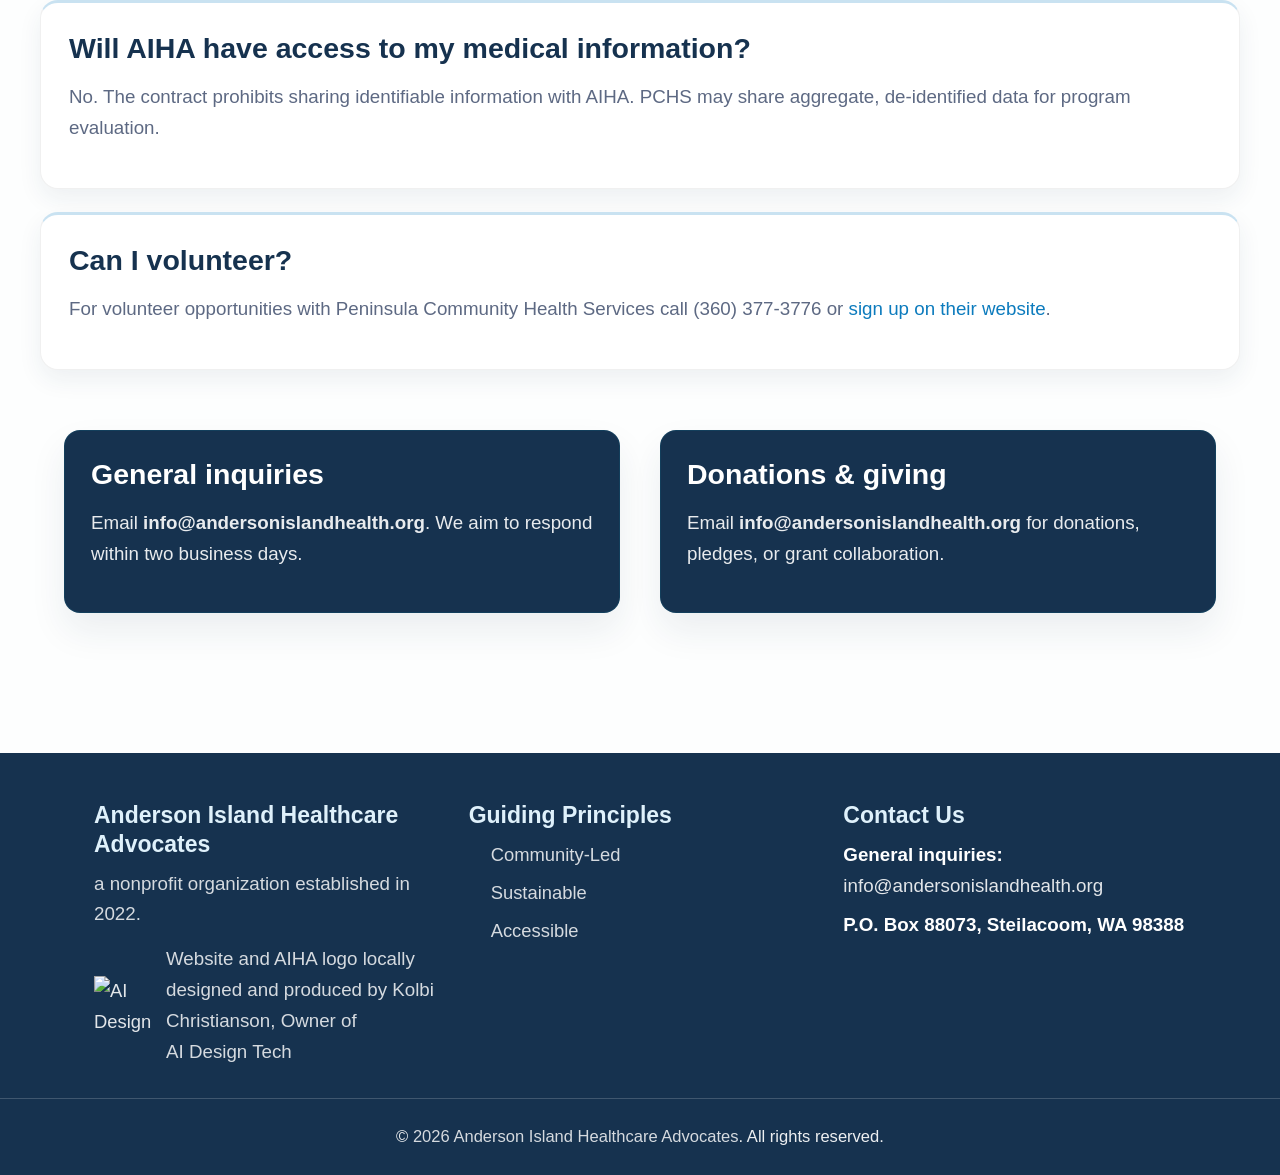
==== commit 03aa546b: "Update service schedule, giving copy, and volunteer FAQ, and remove upcoming events. Co-authored-by:" ====
--- a/index.html
+++ b/index.html
@@ -168,13 +168,9 @@
                     <span class="status">What the van offers</span>
                     <p>Provider visits, physical exams, lab draws, and more. Established patients receive 24/7 access to PCHS’ provider-staffed phone line.</p>
                 </article>
-                <article class="phase-card future">
+                <article class="phase-card in-progress">
                     <span class="status">When services start</span>
-                    <p>Services begin once AIHA raises sufficient funds to underwrite each van day on the island. Target: fall launch once fundraising goals are reached.</p>
-                </article>
-                <article class="phase-card future">
-                    <span class="status">More information</span>
-                    <p>A public “Meet and Greet” with PCHS staff will be scheduled on-island. Questions? Email <a href="mailto:info@andersonislandhealth.org">info@andersonislandhealth.org</a>; we respond within two business days.</p>
+                    <p>Services started on 9/21/2026 and will continue with twice-monthly visits on the 2nd and 4th Mondays. This schedule may change after the start of 2027.</p>
                 </article>
             </div>
         </section>
@@ -183,14 +179,14 @@
             <p class="section-caption" data-cms-text="giving.sectionCaption">Jump In With Us</p>
             <div class="grid-2-col reverse-mobile">
                 <div>
-                    <h2 data-cms-text="giving.heading">We can’t do this without you</h2>
-                    <p data-cms-text="giving.intro">AIHA is applying for multiple grants and expects substantial support over the next year, but immediate community giving is essential to start services and demonstrate island commitment. Every dollar helps—no contribution is too small.</p>
+                    <h2 data-cms-text="giving.heading">Thank you for your support</h2>
+                    <p data-cms-text="giving.intro">We appreciate the strong community support we have received so far and have met our original fundraising goals. AIHA will need ongoing strong community support. Going forward, AIHA is applying for multiple grants and hopes to receive support from both donor and grant funding. Every dollar helps! No donation is too small.</p>
                     <ul class="impact-list" data-cms-mount="giving.impactItems">
-                        <li>Launch services this fall by underwriting mobile clinic days.</li>
-                        <li>Show grant foundations strong local backing.</li>
-                        <li>Keep care close to home for every neighbor.</li>
+                        <li>Give securely via Zeffy (100% fee-free) OR mail donations to: Anderson Island Health Advocates at PO Box 88073, Steilacoom, WA 98388</li>
+                        <li>Ongoing community backing helps to support grant opportunities</li>
+                        <li>Help us keep care accessible and close to home</li>
+                        <li>Questions? Email: info@andersonislandhealth.org</li>
                     </ul>
-                    <p style="margin-top:8px;" data-cms-html="giving.givingNote">Give securely via Zeffy (100% fee-free) to help us reach launch. Questions about giving? Email <a href="mailto:info@andersonislandhealth.org">info@andersonislandhealth.org</a>.</p>
                     <div class="giving-photo">
                         <img data-cms-src="giving.photo.src" data-cms-alt="giving.photo.alt" src="assets/photos/DSC03466.JPG" alt="Community scene supporting Anderson Island Health" loading="lazy">
                     </div>
@@ -206,7 +202,7 @@
                         <p class="zeffy-note" data-cms-text="giving.sidebar.zeffyNote">Zeffy keeps this progress live and fee-free.</p>
                         <div class="mail-donate" data-cms-html="giving.sidebar.mailDonate">
                             <strong>Prefer to mail a donation?</strong><br>
-                            Anderson Island Healthcare Advocates<br>
+                            Anderson Island Health Advocates<br>
                             P.O. Box 88073<br>
                             Steilacoom, WA 98388
                         </div>
@@ -276,29 +272,8 @@
                 </article>
                 <article class="phase-card">
                     <h3>Can I volunteer?</h3>
-                    <p>Yes, please! Email <a href="mailto:info@andersonislandhealth.org">info@andersonislandhealth.org</a>. For medical volunteering, <a href="https://www.pchsweb.org/about/volunteering/" target="_blank" rel="noopener noreferrer">contact PCHS directly</a>.</p>
-                </article>
-            </div>
-        </section>
-
-        <section class="page-content callout-panel" id="events">
-            <p class="section-caption" data-cms-text="eventsSection.sectionCaption">Upcoming events</p>
-            <h2 data-cms-text="eventsSection.heading">Meet and connect</h2>
-            <p data-cms-text="eventsSection.intro">We will host a public “Meet and Greet” with PCHS later this year on the island (location TBD). More event details will be posted here.</p>
-            <ul class="event-list" data-events>
-                <li class="event-item">Loading events…</li>
-            </ul>
-
-            <div class="past-events-drawer" data-past-events-drawer>
-                <button type="button" class="past-events-toggle" data-past-events-toggle aria-expanded="false" aria-controls="past-events-panel">
-                    <span class="section-caption" data-cms-text="eventsSection.pastEventsLabel">Past events</span>
-                    <span class="past-events-chevron" aria-hidden="true"></span>
-                </button>
-                <div id="past-events-panel" class="past-events-panel" data-past-events-panel hidden>
-                    <ul class="event-list" data-past-events>
-                        <li class="event-message">Loading past events…</li>
-                    </ul>
-                </div>
+                    <p>For volunteer opportunities with Peninsula Community Health Services call (360) 377-3776 or <a href="https://www.pchsweb.org/about/volunteering/" target="_blank" rel="noopener noreferrer">sign up on their website</a>.</p>
+                </article>
             </div>
         </section>
 
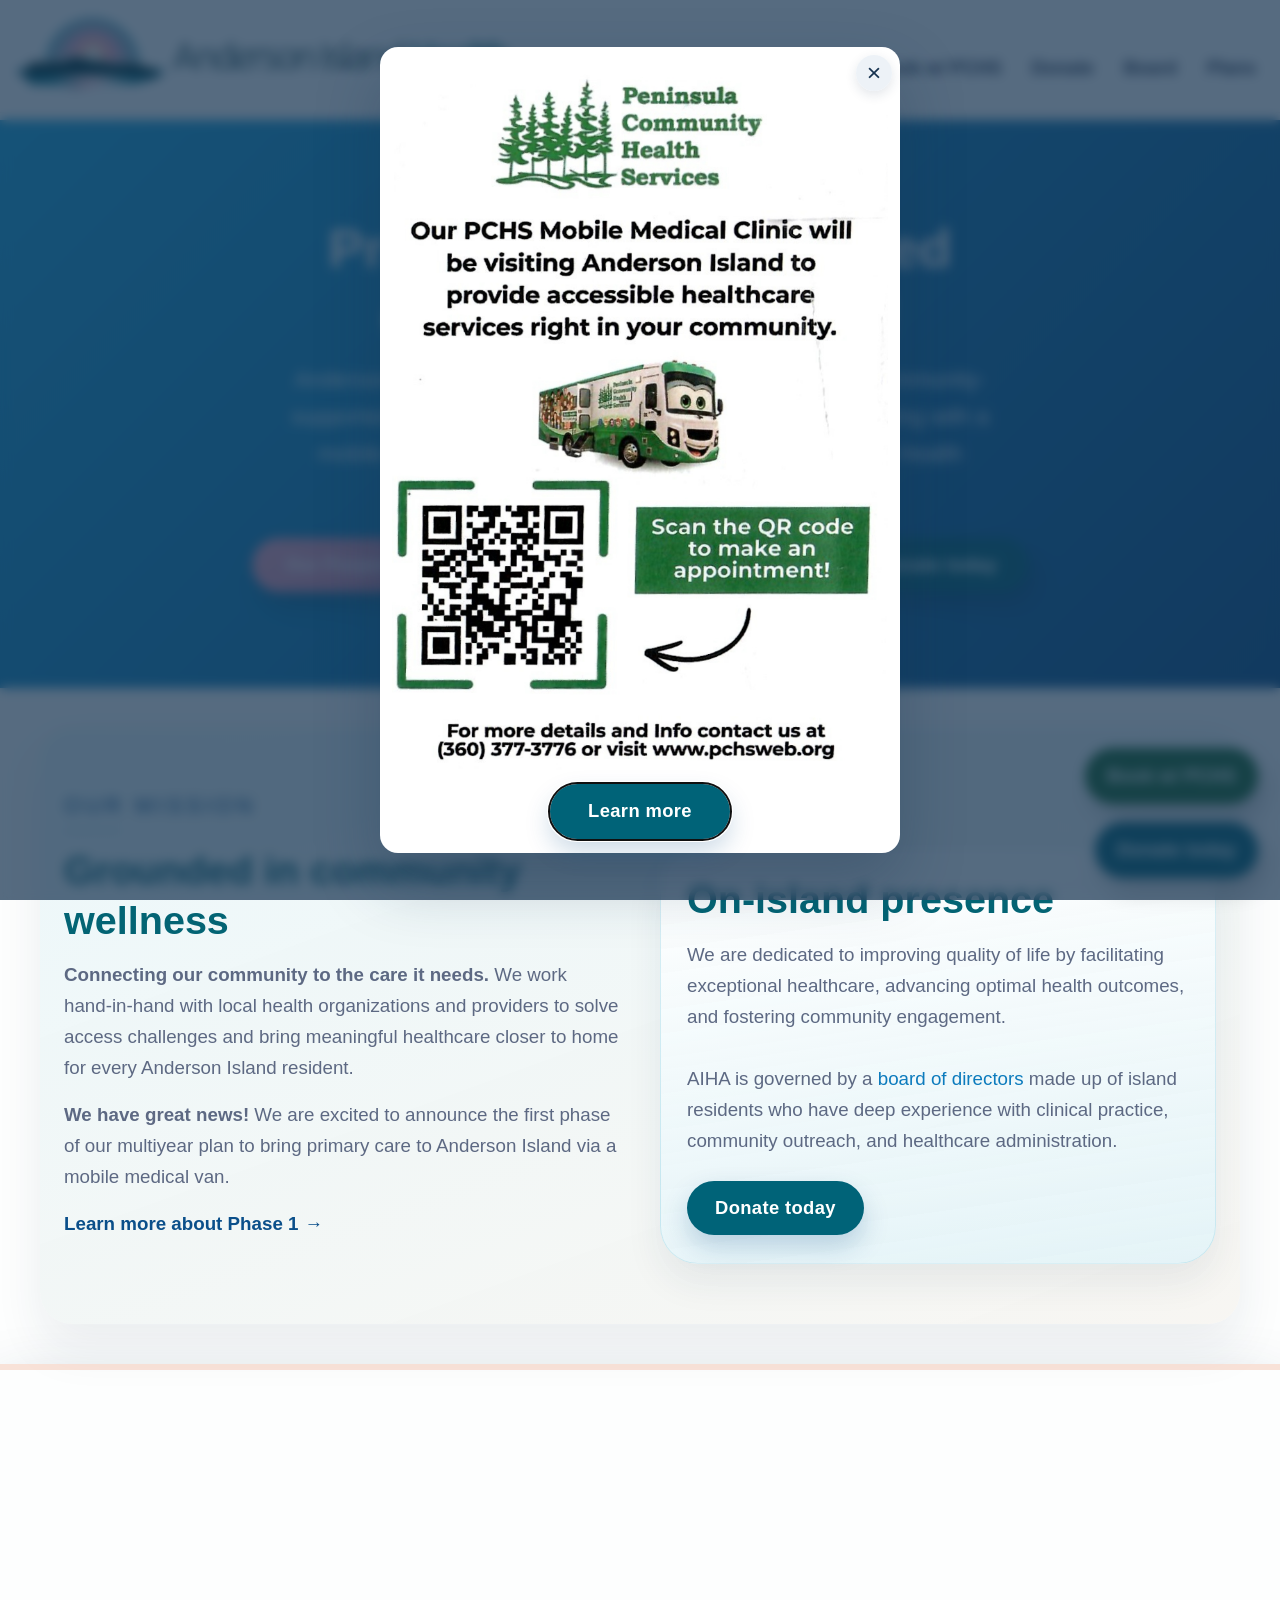
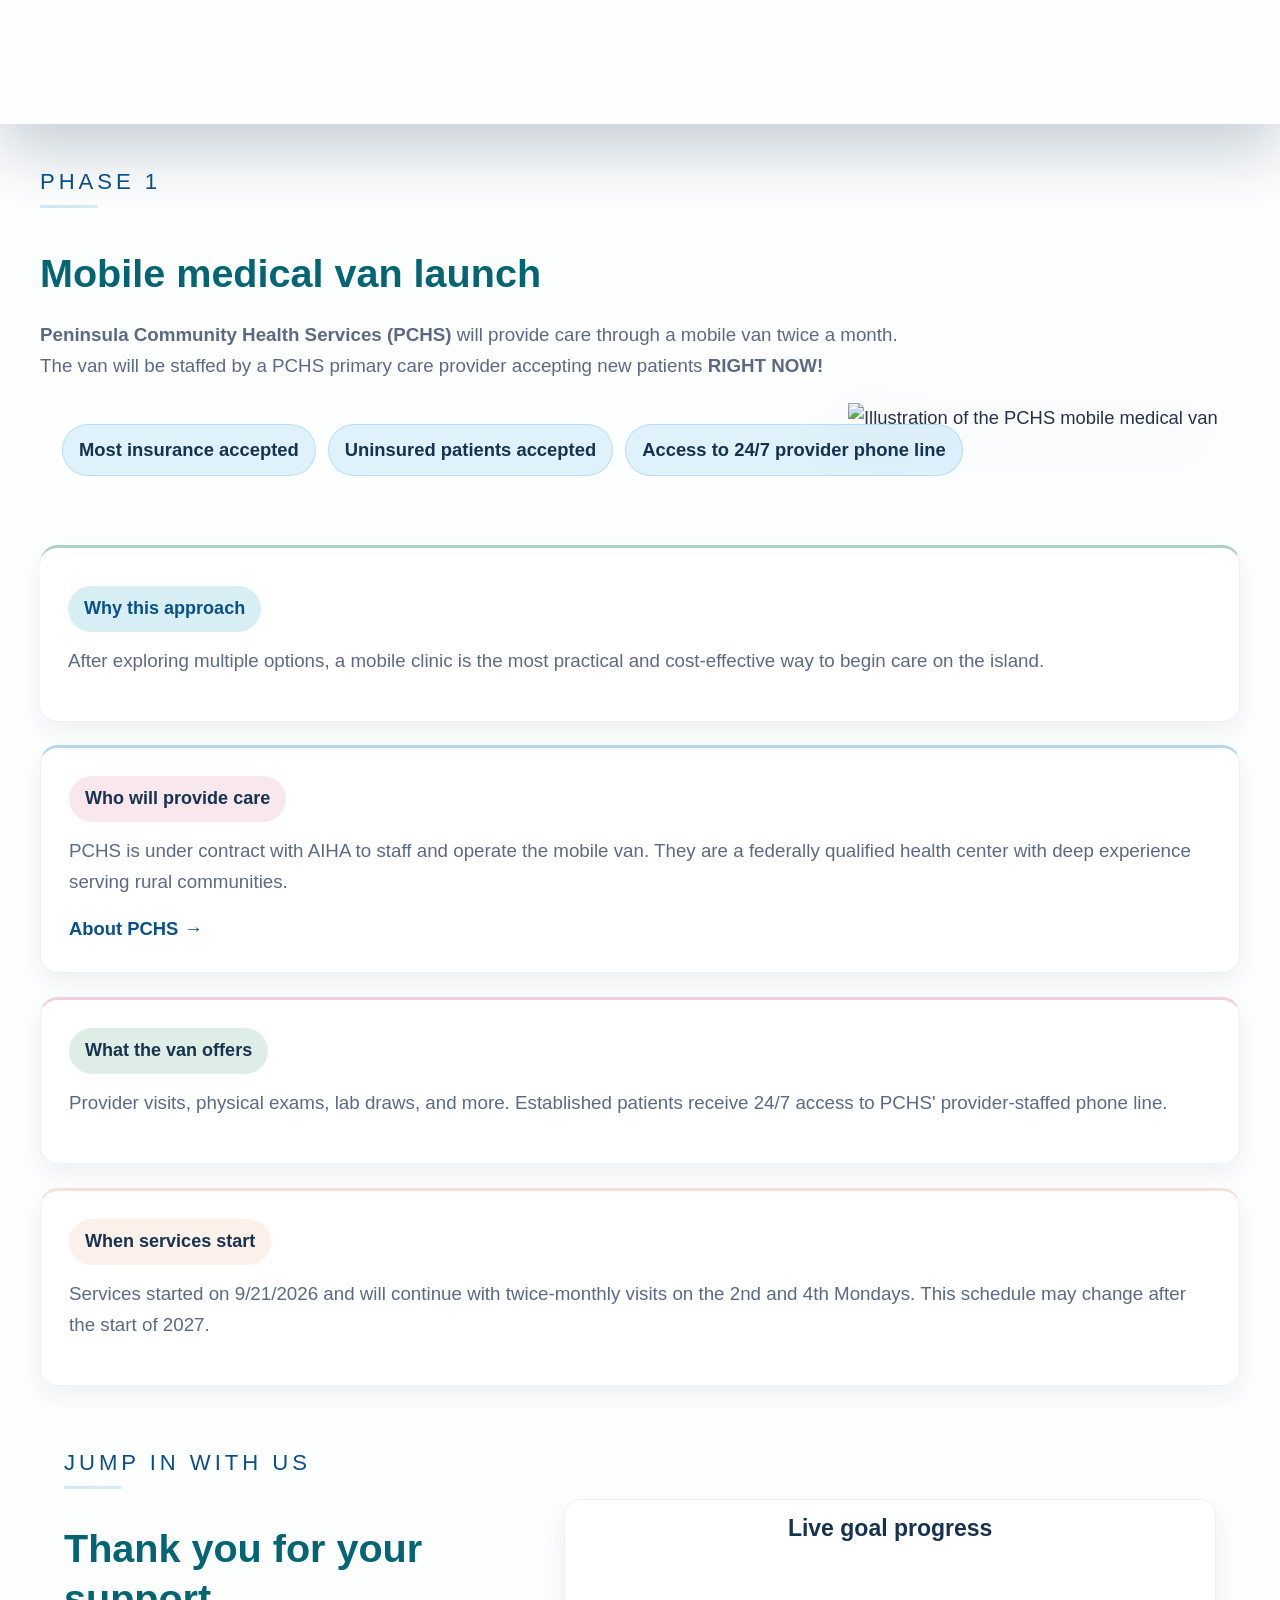
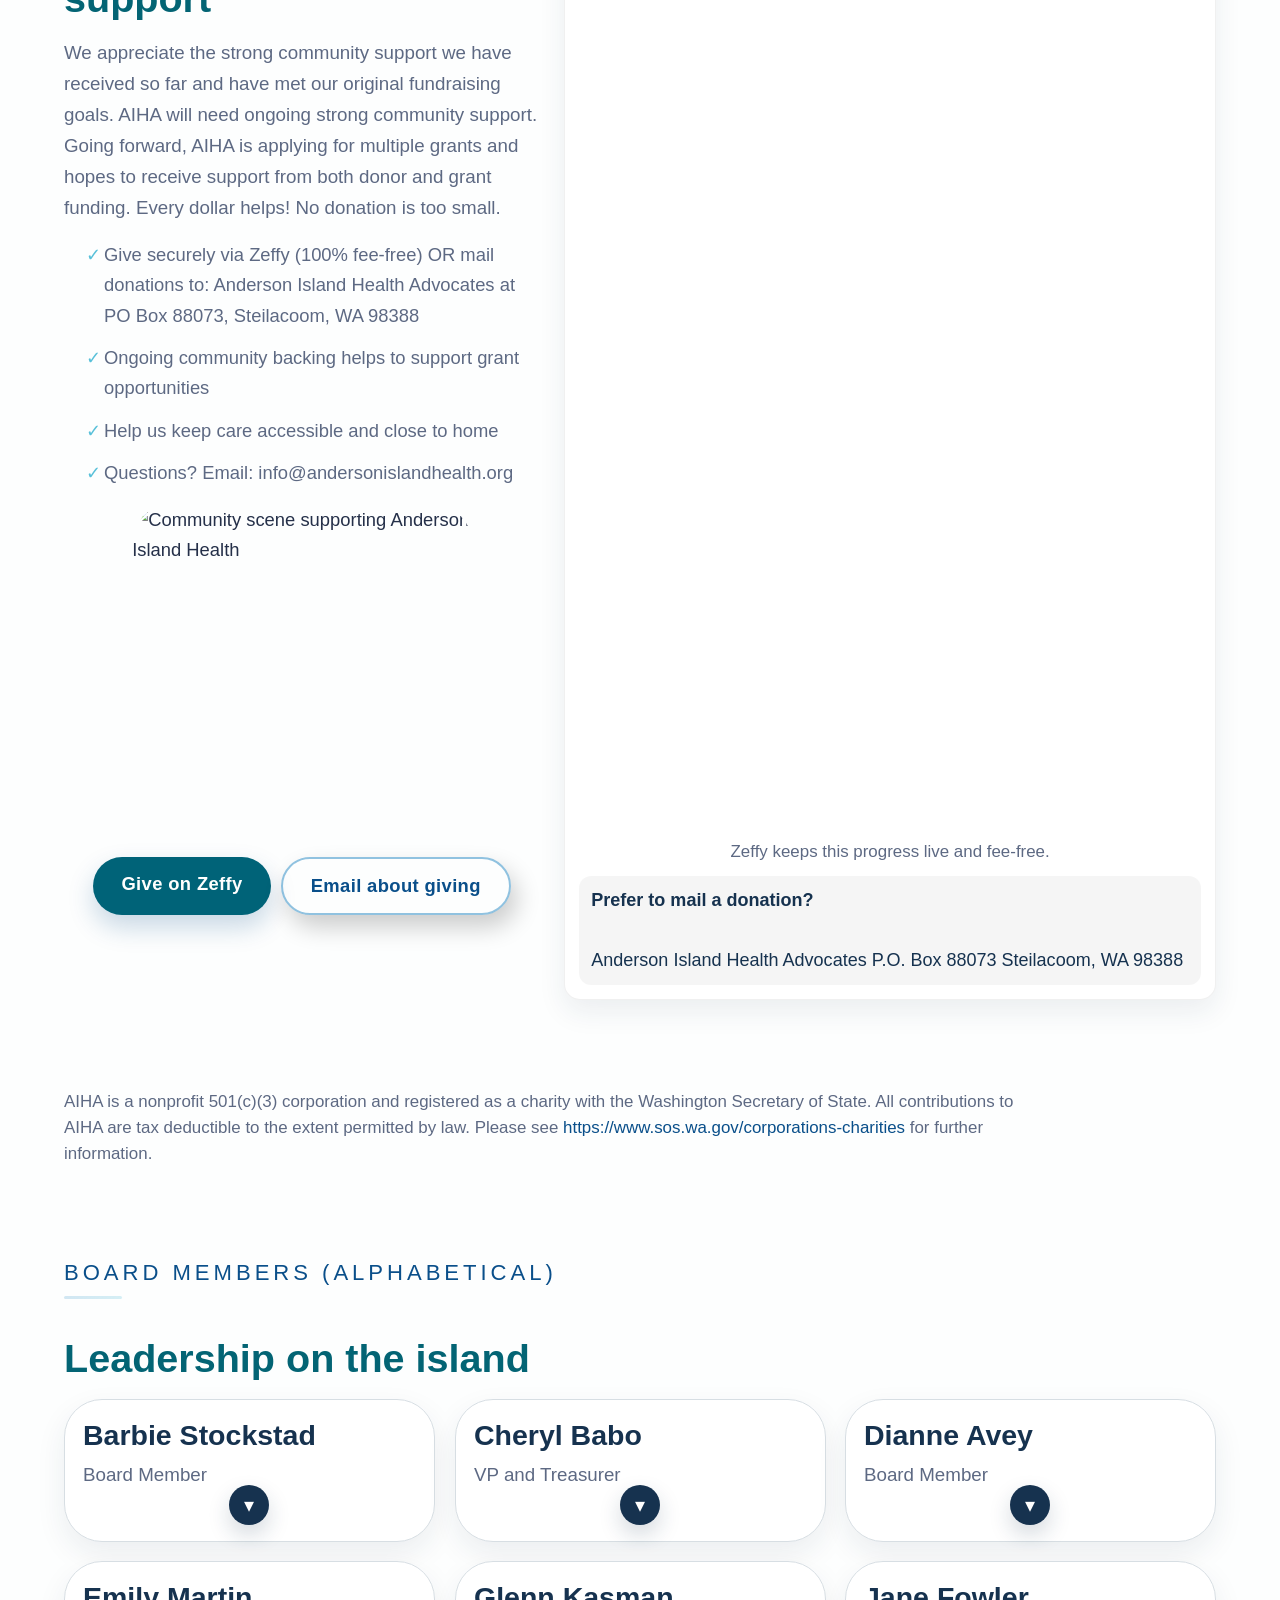
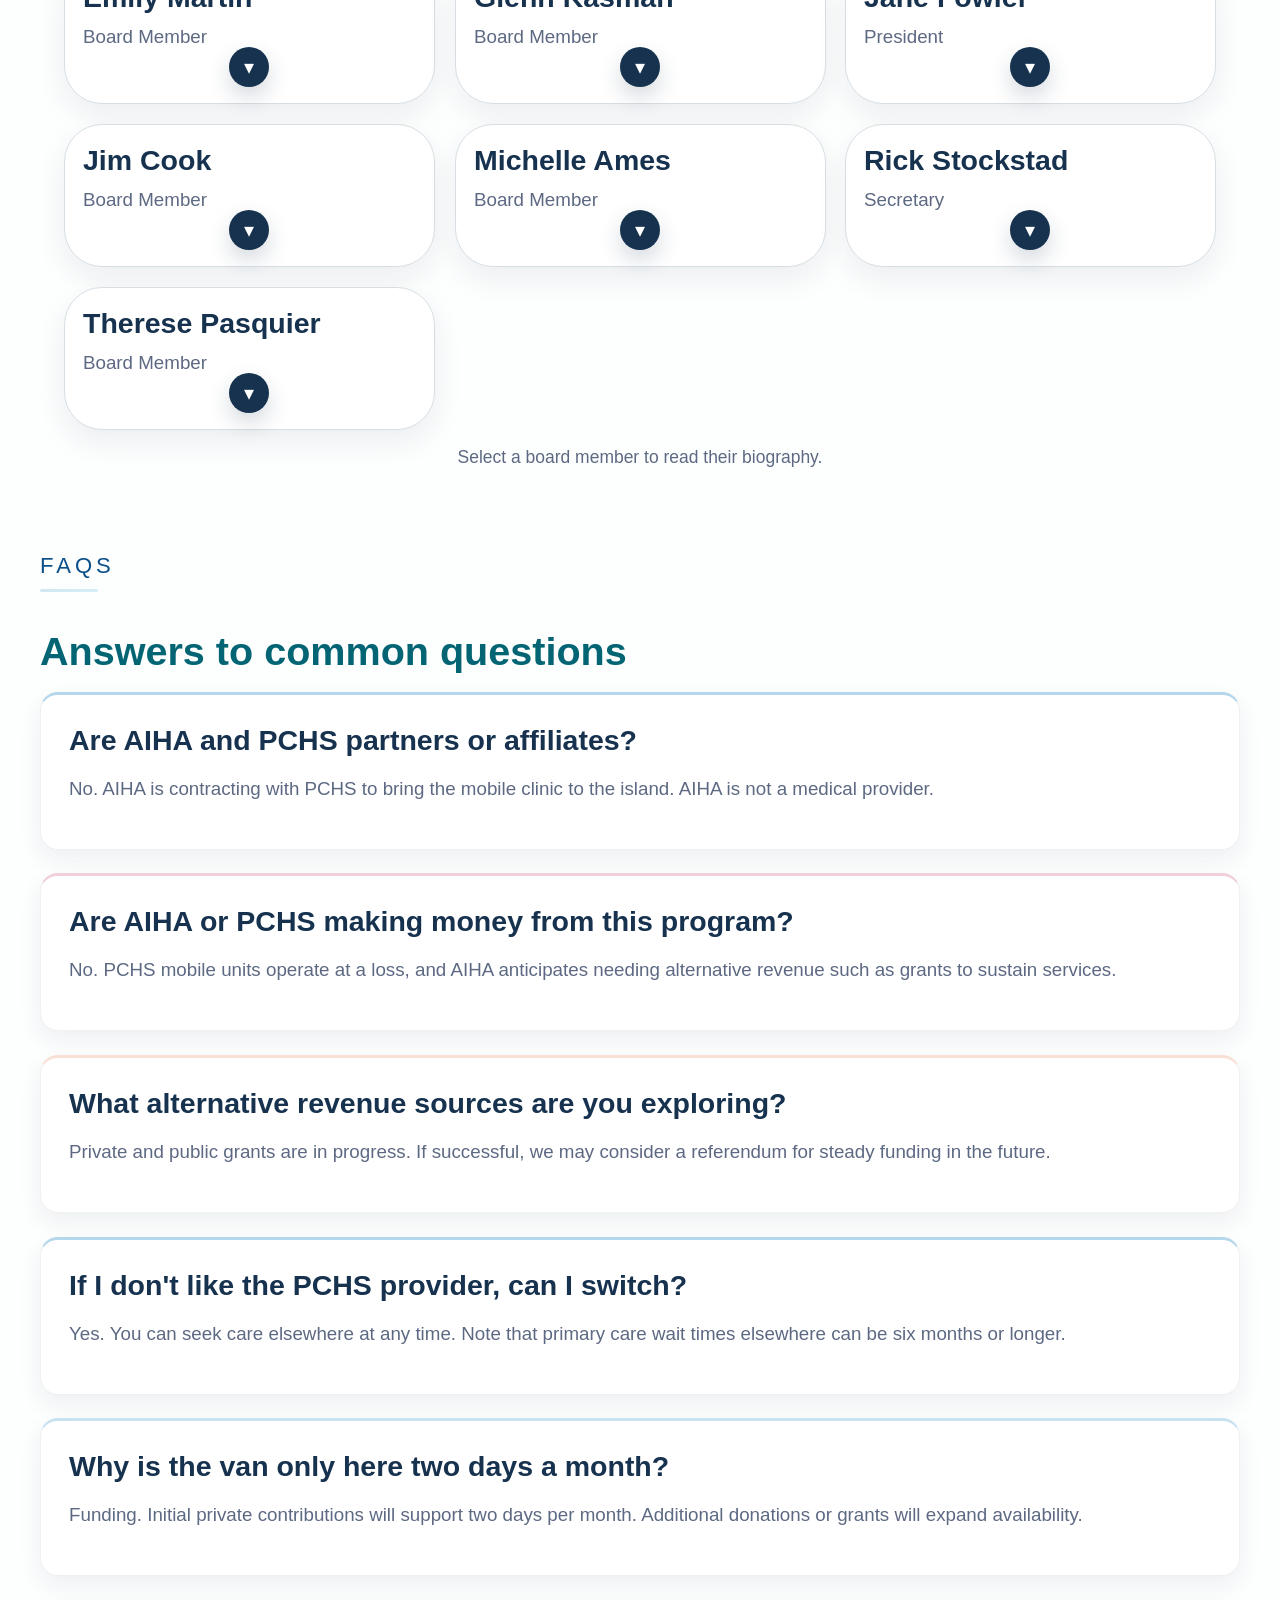
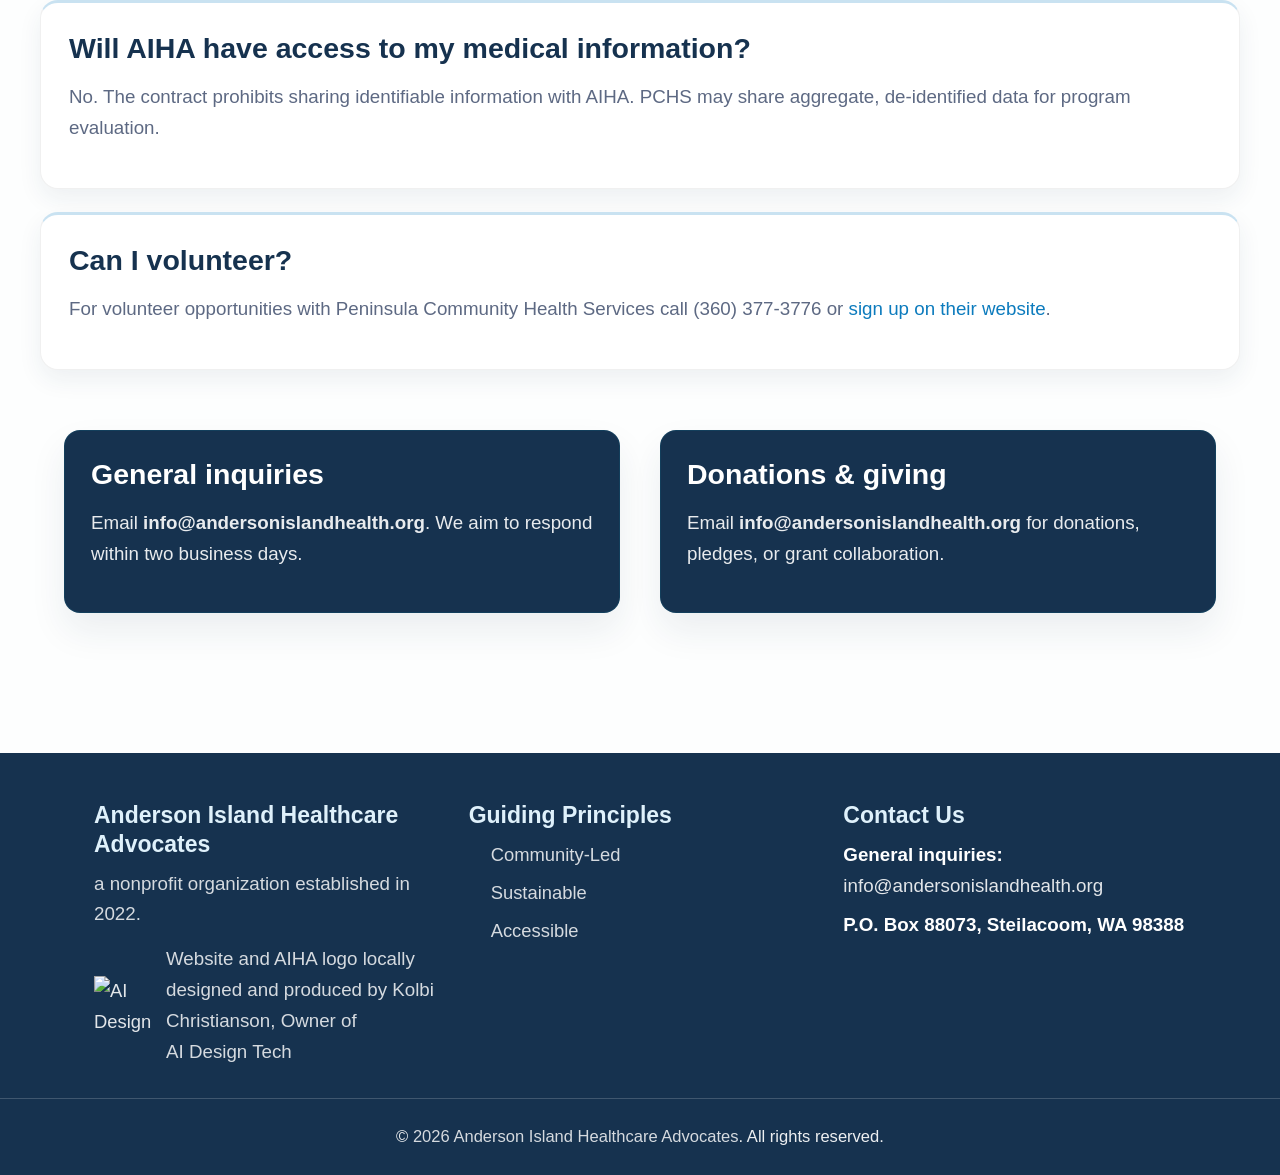
==== commit 31253c5c: "Update hero and plans content for clarity and consistency Revised the headline in `index.html` and `" ====
--- a/index.html
+++ b/index.html
@@ -101,8 +101,8 @@
         <section class="hero hero-gradient">
             <div class="hero-content">
                 
-                <h1><span data-cms-text="hero.headlineLine1">Primary care is coming to</span><br>
-                <span data-cms-text="hero.headlineLine2">Anderson Island!</span></h1>
+                <h1><span data-cms-text="hero.headlineLine1">Primary care has arrived</span><br>
+                <span data-cms-text="hero.headlineLine2">on Anderson Island!</span></h1>
                 <p class="hero-tagline" data-cms-text="hero.tagline">Anderson Island Healthcare Advocates (AIHA) is bringing community-supported primary care to Anderson Island, Washington starting with a mobile medical van contracted with Peninsula Community Health Services (PCHS).</p>
                 <div class="hero-actions" data-cms-mount="hero.actions">
                     <a class="cta-button-secondary" href="#mission">Our Purpose</a>
@@ -143,7 +143,7 @@
             <div class="plan-header">
                 <p class="section-caption" data-cms-text="plans.sectionCaption">Phase 1</p>
                 <h2 data-cms-text="plans.heading">Mobile medical van launch</h2>
-                <p data-cms-html="plans.intro"><strong>Peninsula Community Health Services (PCHS)</strong> will provide care through a mobile van twice a month once fundraising targets are met.<br>The van will be staffed by a PCHS primary care provider accepting new patients.</p>
+                <p data-cms-html="plans.intro"><strong>Peninsula Community Health Services (PCHS)</strong> will provide care through a mobile van twice a month.<br>The van will be staffed by a PCHS primary care provider accepting new patients.</p>
                     <ul class="pill-list" data-cms-mount="plans.pills">
                         <li class="pill">Most insurance accepted</li>
                         <li class="pill">Uninsured patients accepted</li>
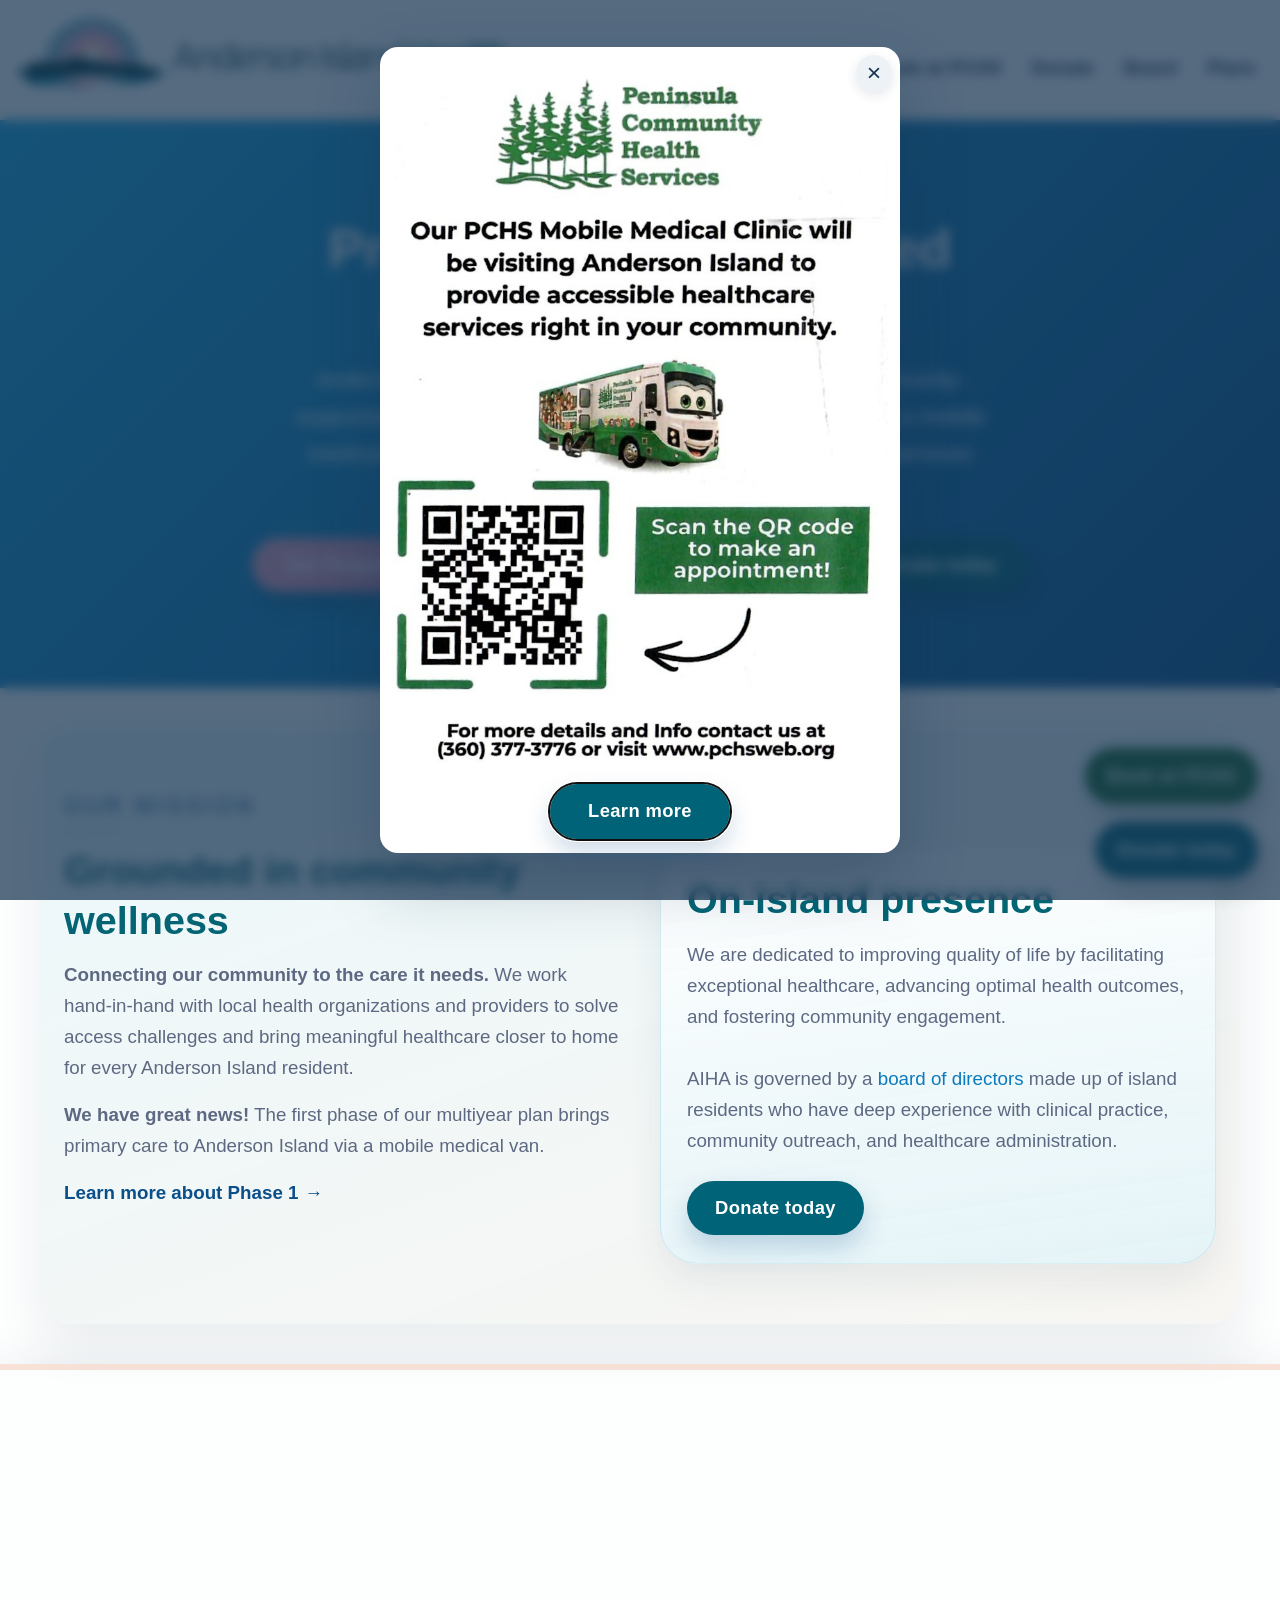
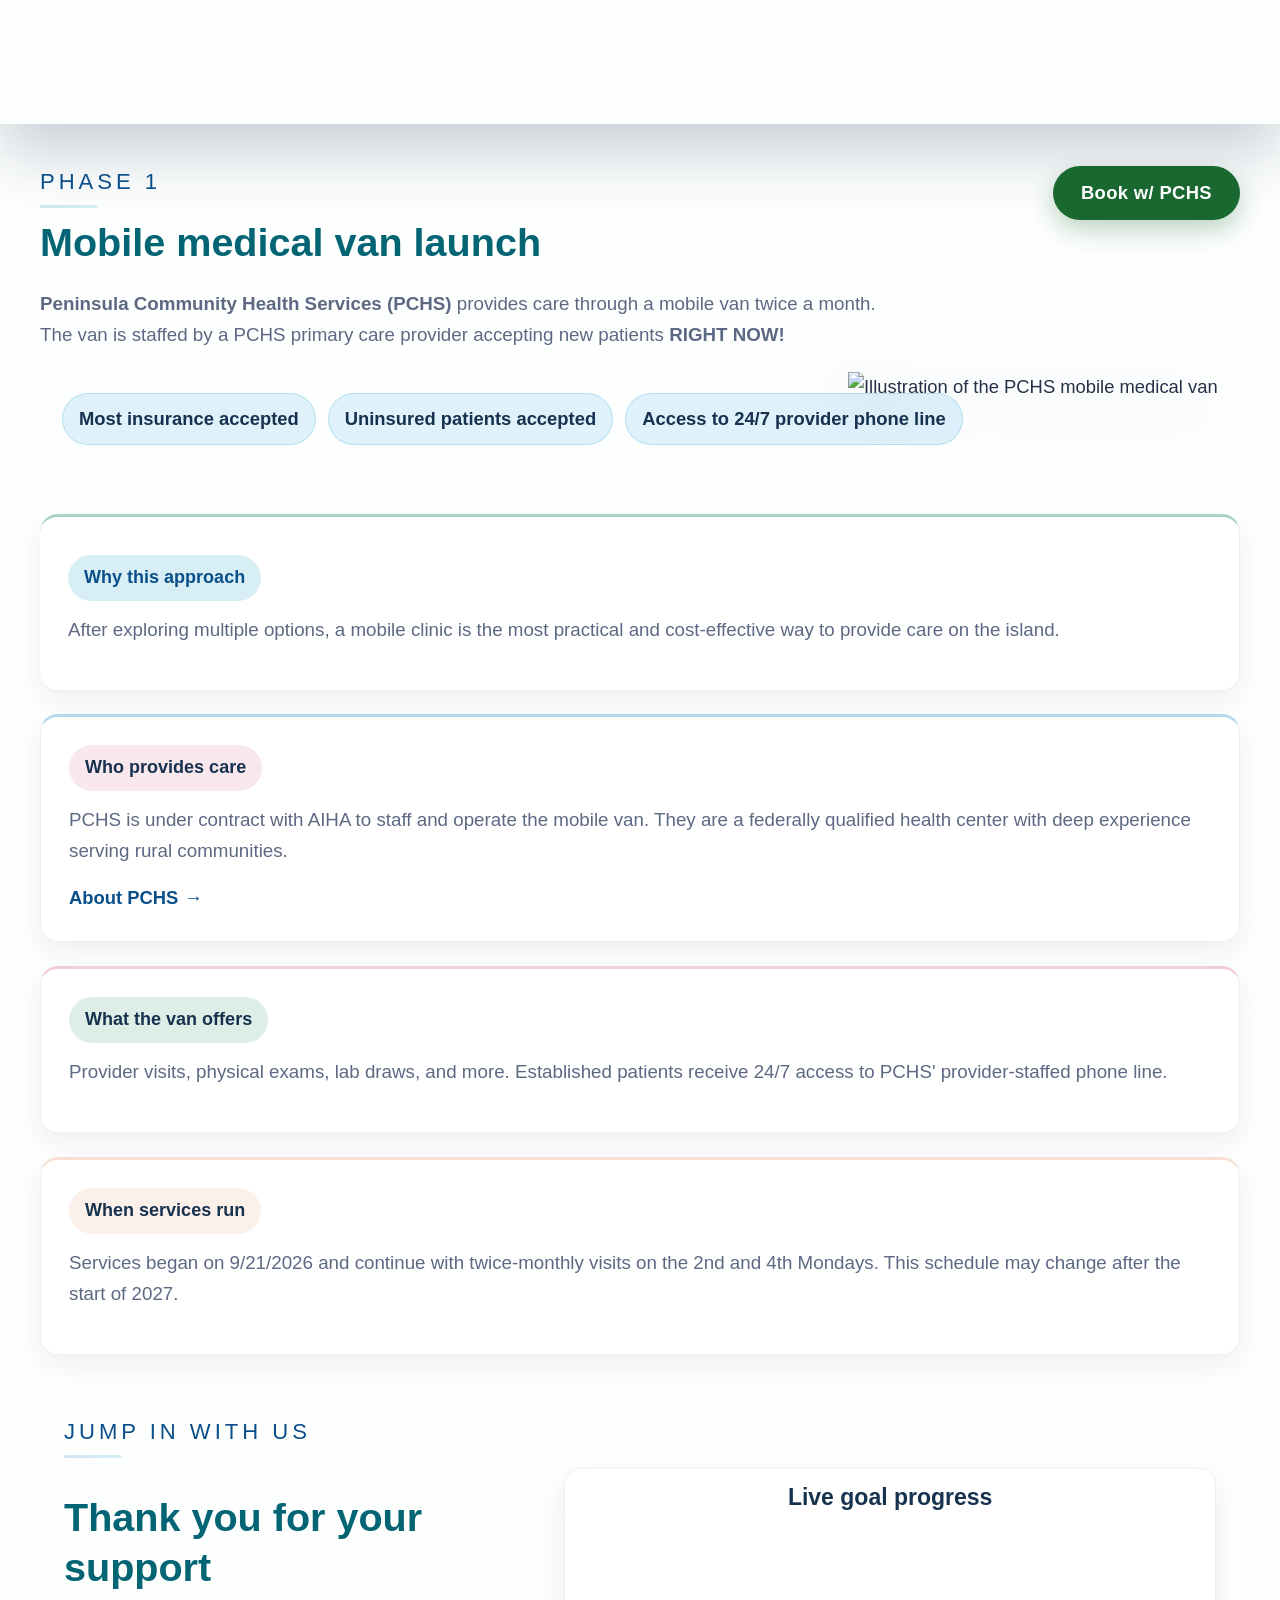
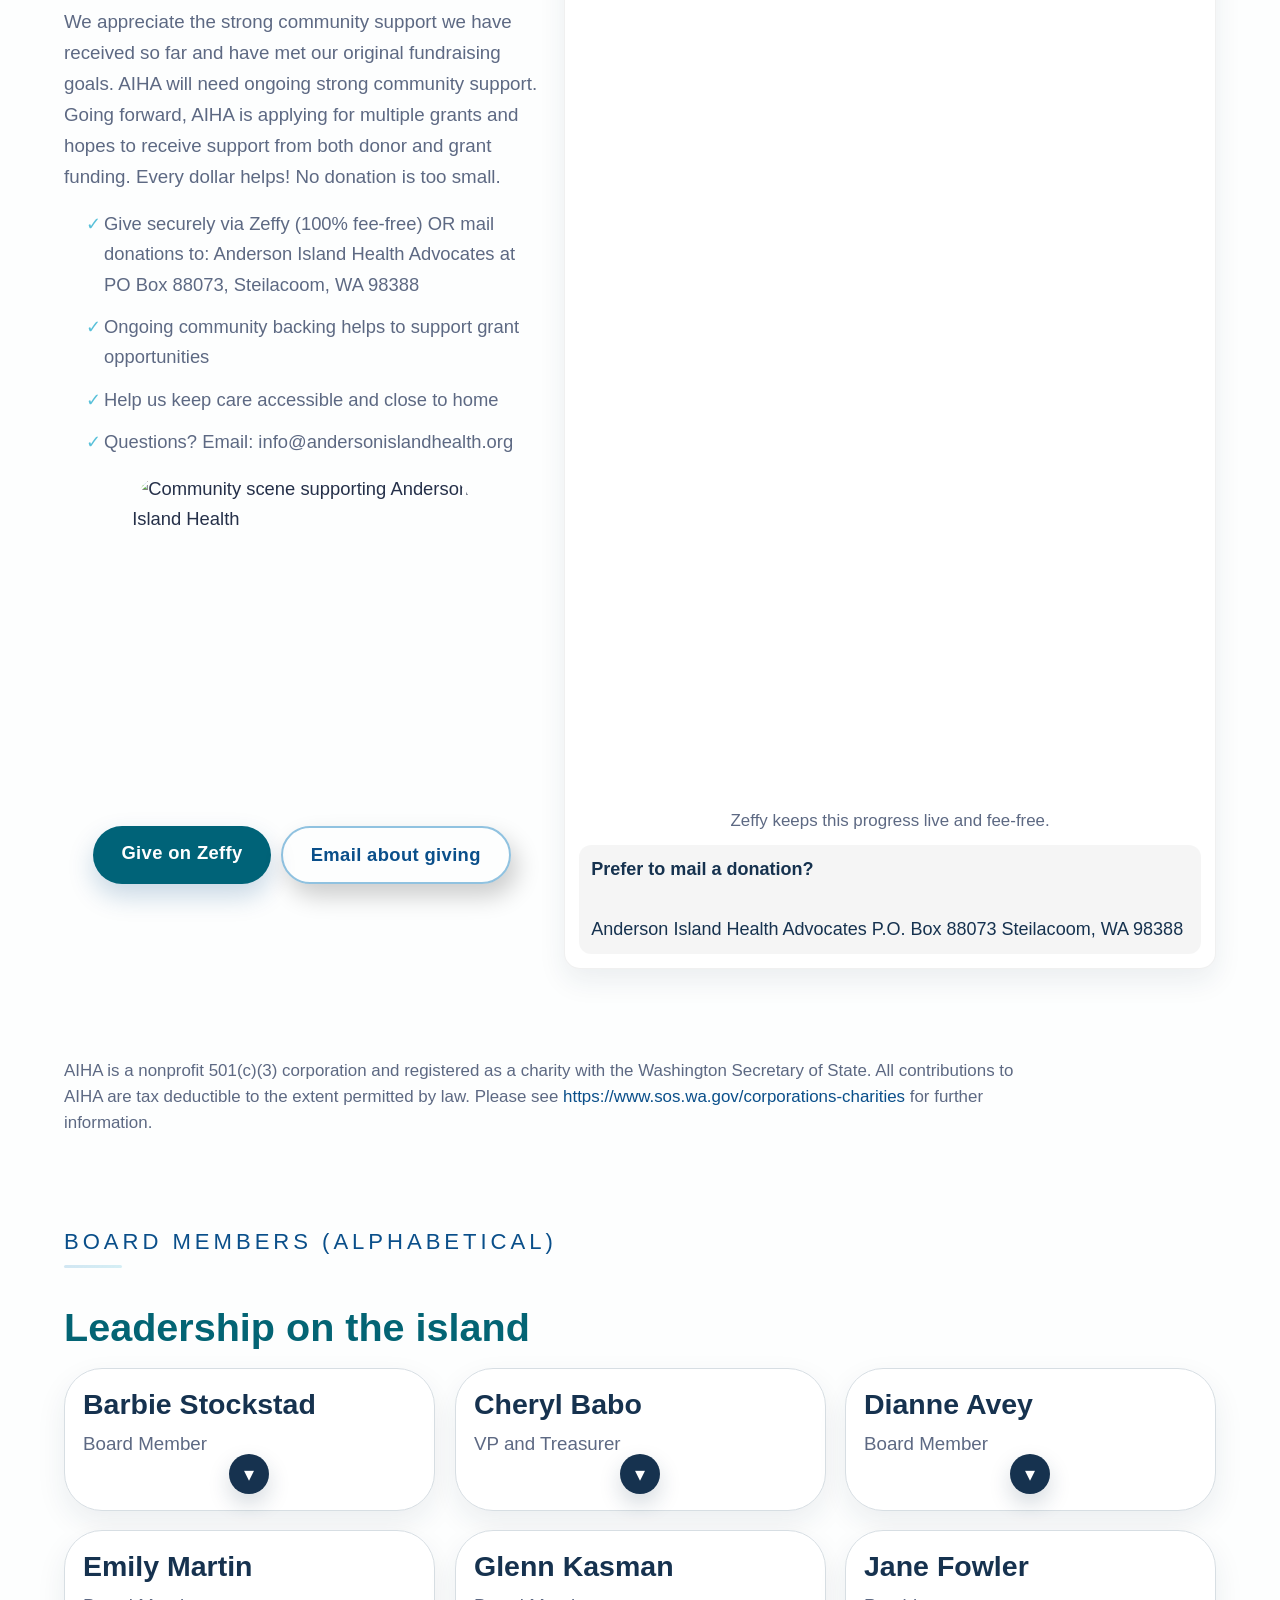
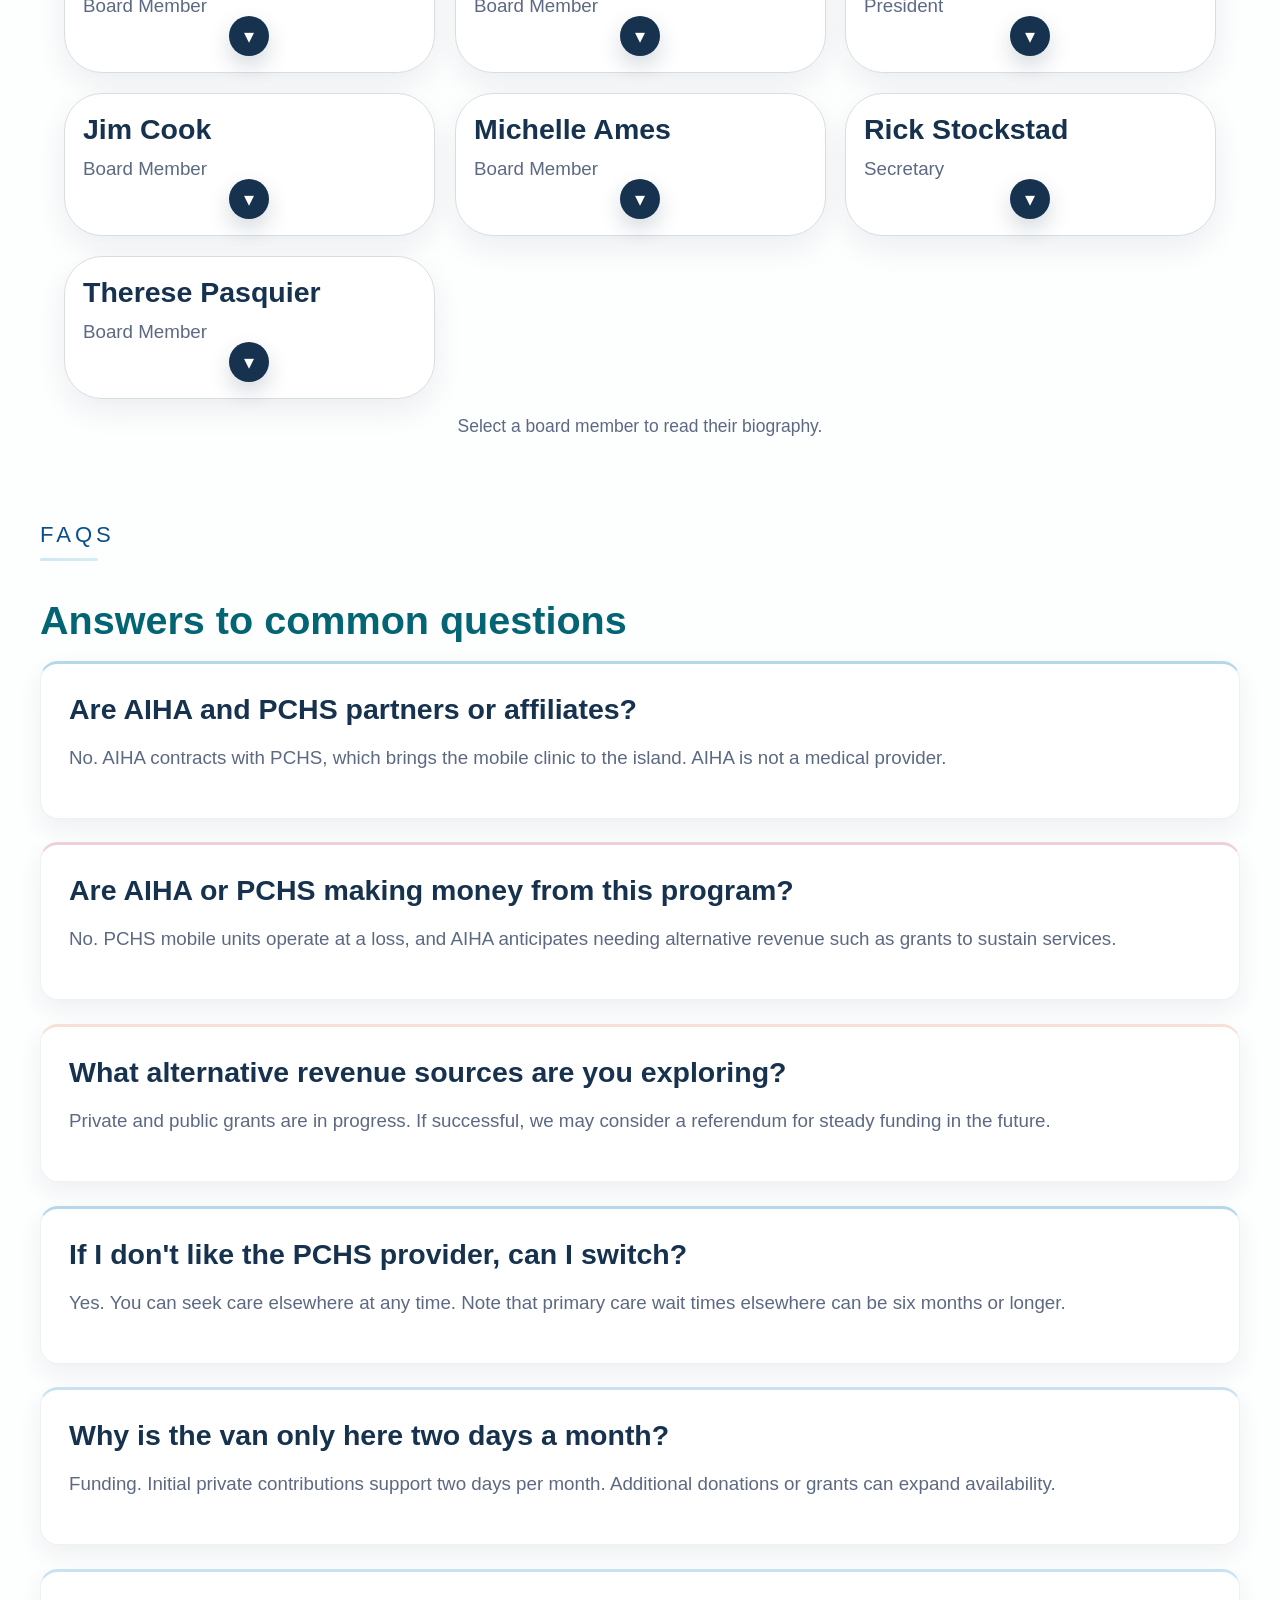
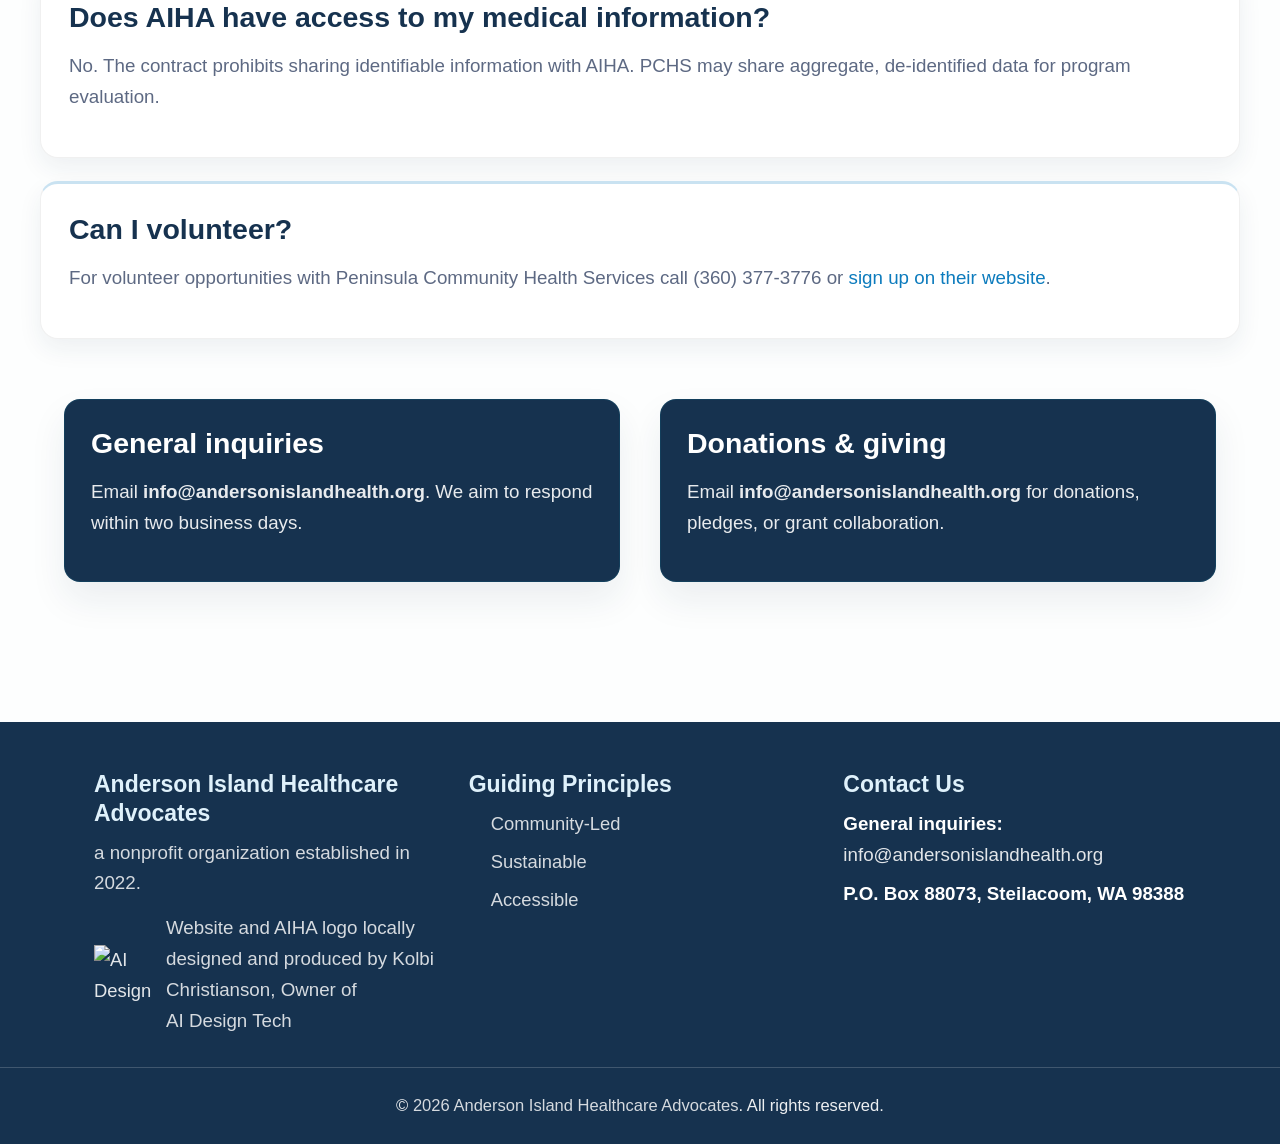
==== commit a3a6f6cc: "Refine content for clarity and consistency across multiple sections Updated text in `index.html`, `h" ====
--- a/index.html
+++ b/index.html
@@ -103,7 +103,7 @@
                 
                 <h1><span data-cms-text="hero.headlineLine1">Primary care has arrived</span><br>
                 <span data-cms-text="hero.headlineLine2">on Anderson Island!</span></h1>
-                <p class="hero-tagline" data-cms-text="hero.tagline">Anderson Island Healthcare Advocates (AIHA) is bringing community-supported primary care to Anderson Island, Washington starting with a mobile medical van contracted with Peninsula Community Health Services (PCHS).</p>
+                <p class="hero-tagline" data-cms-text="hero.tagline">Anderson Island Healthcare Advocates (AIHA) brings community-supported primary care to Anderson Island, Washington with a mobile medical van contracted with Peninsula Community Health Services (PCHS).</p>
                 <div class="hero-actions" data-cms-mount="hero.actions">
                     <a class="cta-button-secondary" href="#mission">Our Purpose</a>
                     <a class="cta-button-outline" href="#faqs">Read FAQs</a>
@@ -125,7 +125,7 @@
                     <h2 data-cms-text="mission.leftColumn.heading">Grounded in community wellness</h2>
                     <div data-cms-mount="mission.leftColumn.paragraphs">
                         <p><strong>Connecting our community to the care it needs.</strong> We work hand-in-hand with local health organizations and providers to solve access challenges and bring meaningful healthcare closer to home for every Anderson Island resident.</p>
-                        <p><strong>We have great news!</strong> We are excited to announce the first phase of our multiyear plan to bring primary care to Anderson Island via a mobile medical van.</p>
+                        <p><strong>We have great news!</strong> The first phase of our multiyear plan brings primary care to Anderson Island via a mobile medical van.</p>
                     </div>
                     <p><a class="link-arrow" data-cms-link="mission.leftColumn.link" href="#plans">Learn more about Phase 1</a></p>
                 </div>
@@ -141,9 +141,14 @@
 
         <section class="page-content timeline-section" id="plans">
             <div class="plan-header">
-                <p class="section-caption" data-cms-text="plans.sectionCaption">Phase 1</p>
-                <h2 data-cms-text="plans.heading">Mobile medical van launch</h2>
-                <p data-cms-html="plans.intro"><strong>Peninsula Community Health Services (PCHS)</strong> will provide care through a mobile van twice a month.<br>The van will be staffed by a PCHS primary care provider accepting new patients.</p>
+                <div class="plan-title-row">
+                    <div class="plan-title-copy">
+                        <p class="section-caption" data-cms-text="plans.sectionCaption">Phase 1</p>
+                        <h2 data-cms-text="plans.heading">Mobile medical van launch</h2>
+                    </div>
+                    <a class="cta-button pchs-cta plan-book" href="https://pchsweb.jotform.com/260545003472045" target="_blank" rel="noopener noreferrer" aria-label="Book w/ PCHS">Book w/ PCHS</a>
+                </div>
+                <p data-cms-html="plans.intro"><strong>Peninsula Community Health Services (PCHS)</strong> provides care through a mobile van twice a month.<br>The van is staffed by a PCHS primary care provider accepting new patients.</p>
                     <ul class="pill-list" data-cms-mount="plans.pills">
                         <li class="pill">Most insurance accepted</li>
                         <li class="pill">Uninsured patients accepted</li>
@@ -156,11 +161,11 @@
                     <img class="plan-hero-graphic" data-cms-src="plans.graphic.src" src="assets/icons/PCHS-bus.png" data-cms-alt="plans.graphic.alt" alt="Illustration of the PCHS mobile medical van" loading="lazy">
                     <article class="phase-card in-progress">
                         <span class="status">Why this approach</span>
-                        <p>After exploring multiple options, a mobile clinic is the most practical and cost-effective way to begin care on the island.</p>
+                        <p>After exploring multiple options, a mobile clinic is the most practical and cost-effective way to provide care on the island.</p>
                     </article>
                 </div>
                 <article class="phase-card in-progress">
-                    <span class="status">Who will provide care</span>
+                    <span class="status">Who provides care</span>
                     <p>PCHS is under contract with AIHA to staff and operate the mobile van. They are a federally qualified health center with deep experience serving rural communities.</p>
                     <a class="link-arrow" href="https://www.pchsweb.org/about/" target="_blank" rel="noopener noreferrer">About PCHS</a>
                 </article>
@@ -169,8 +174,8 @@
                     <p>Provider visits, physical exams, lab draws, and more. Established patients receive 24/7 access to PCHS’ provider-staffed phone line.</p>
                 </article>
                 <article class="phase-card in-progress">
-                    <span class="status">When services start</span>
-                    <p>Services started on 9/21/2026 and will continue with twice-monthly visits on the 2nd and 4th Mondays. This schedule may change after the start of 2027.</p>
+                    <span class="status">When services run</span>
+                    <p>Services began on 9/21/2026 and continue with twice-monthly visits on the 2nd and 4th Mondays. This schedule may change after the start of 2027.</p>
                 </article>
             </div>
         </section>
@@ -248,7 +253,7 @@
             <div class="timeline" data-cms-mount="faqs.items">
                 <article class="phase-card">
                     <h3>Are AIHA and PCHS partners or affiliates?</h3>
-                    <p>No. AIHA is contracting with PCHS to bring the mobile clinic to the island. AIHA is not a medical provider.</p>
+                    <p>No. AIHA contracts with PCHS, which brings the mobile clinic to the island. AIHA is not a medical provider.</p>
                 </article>
                 <article class="phase-card">
                     <h3>Are AIHA or PCHS making money from this program?</h3>
@@ -264,10 +269,10 @@
                 </article>
                 <article class="phase-card">
                     <h3>Why is the van only here two days a month?</h3>
-                    <p>Funding. Initial private contributions will support two days per month. Additional donations or grants will expand availability.</p>
-                </article>
-                <article class="phase-card">
-                    <h3>Will AIHA have access to my medical information?</h3>
+                    <p>Funding. Initial private contributions support two days per month. Additional donations or grants can expand availability.</p>
+                </article>
+                <article class="phase-card">
+                    <h3>Does AIHA have access to my medical information?</h3>
                     <p>No. The contract prohibits sharing identifiable information with AIHA. PCHS may share aggregate, de-identified data for program evaluation.</p>
                 </article>
                 <article class="phase-card">
--- a/style.css
+++ b/style.css
@@ -992,6 +992,31 @@
     margin-bottom: 16px;
 }
 
+.plan-title-row {
+    display: flex;
+    align-items: flex-start;
+    justify-content: space-between;
+    gap: 20px;
+    width: 100%;
+    box-sizing: border-box;
+}
+
+.plan-title-copy {
+    min-width: 0;
+}
+
+.plan-title-row h2 {
+    margin-top: 0;
+}
+
+.plan-book {
+    flex: 0 0 auto;
+    margin-top: 2px;
+    white-space: nowrap;
+    position: relative;
+    z-index: 3;
+}
+
 .plan-hero-graphic {
     position: absolute;
     top: -142px;
@@ -1210,6 +1235,36 @@
     .plan-header {
         flex-direction: column;
         align-items: flex-start;
+    }
+
+    .plan-title-row {
+        display: grid;
+        grid-template-columns: minmax(0, 1fr) auto;
+        grid-template-areas:
+            "caption button"
+            "title title";
+        align-items: center;
+        column-gap: 12px;
+    }
+
+    .plan-title-copy {
+        display: contents;
+    }
+
+    .plan-title-row .section-caption {
+        grid-area: caption;
+        margin-bottom: 8px;
+    }
+
+    .plan-title-row h2 {
+        grid-area: title;
+    }
+
+    .plan-book {
+        grid-area: button;
+        justify-self: end;
+        margin-top: 0;
+        padding: 10px 16px;
     }
 
     .plan-hero-graphic {
